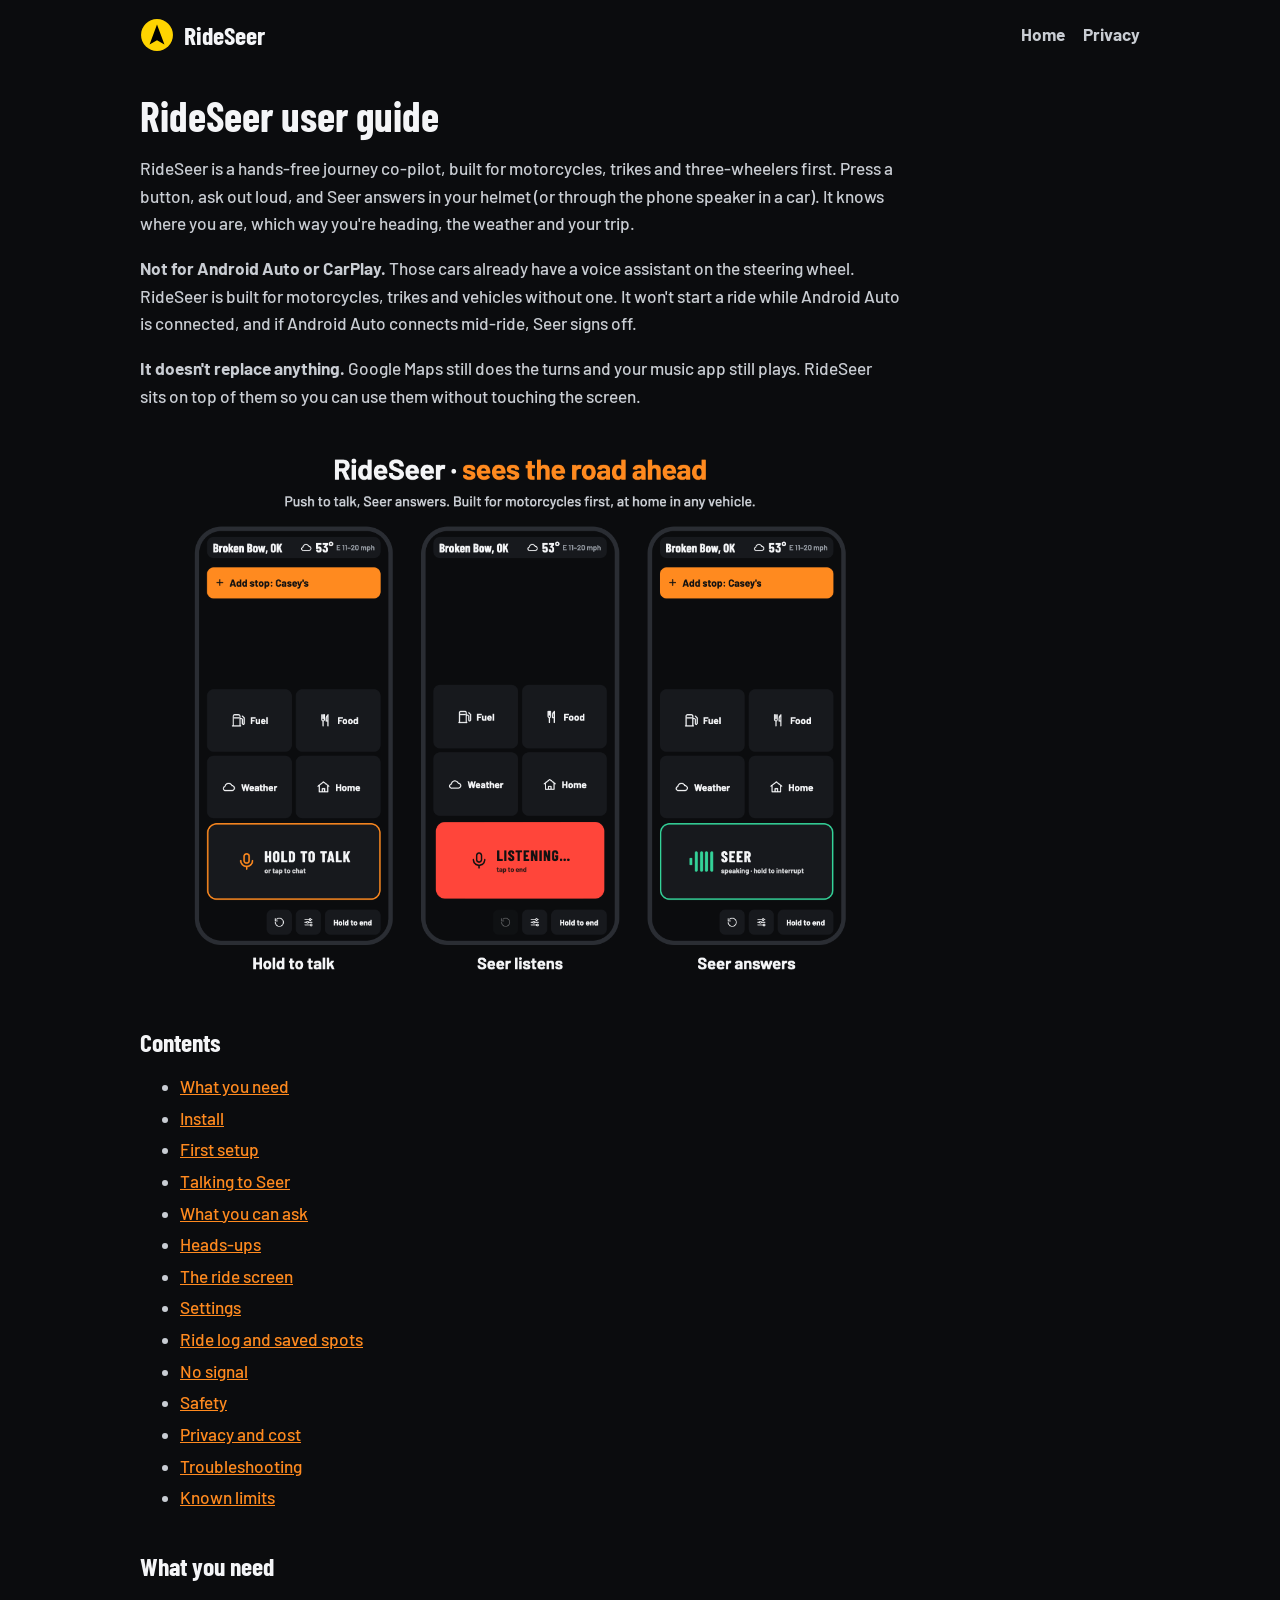
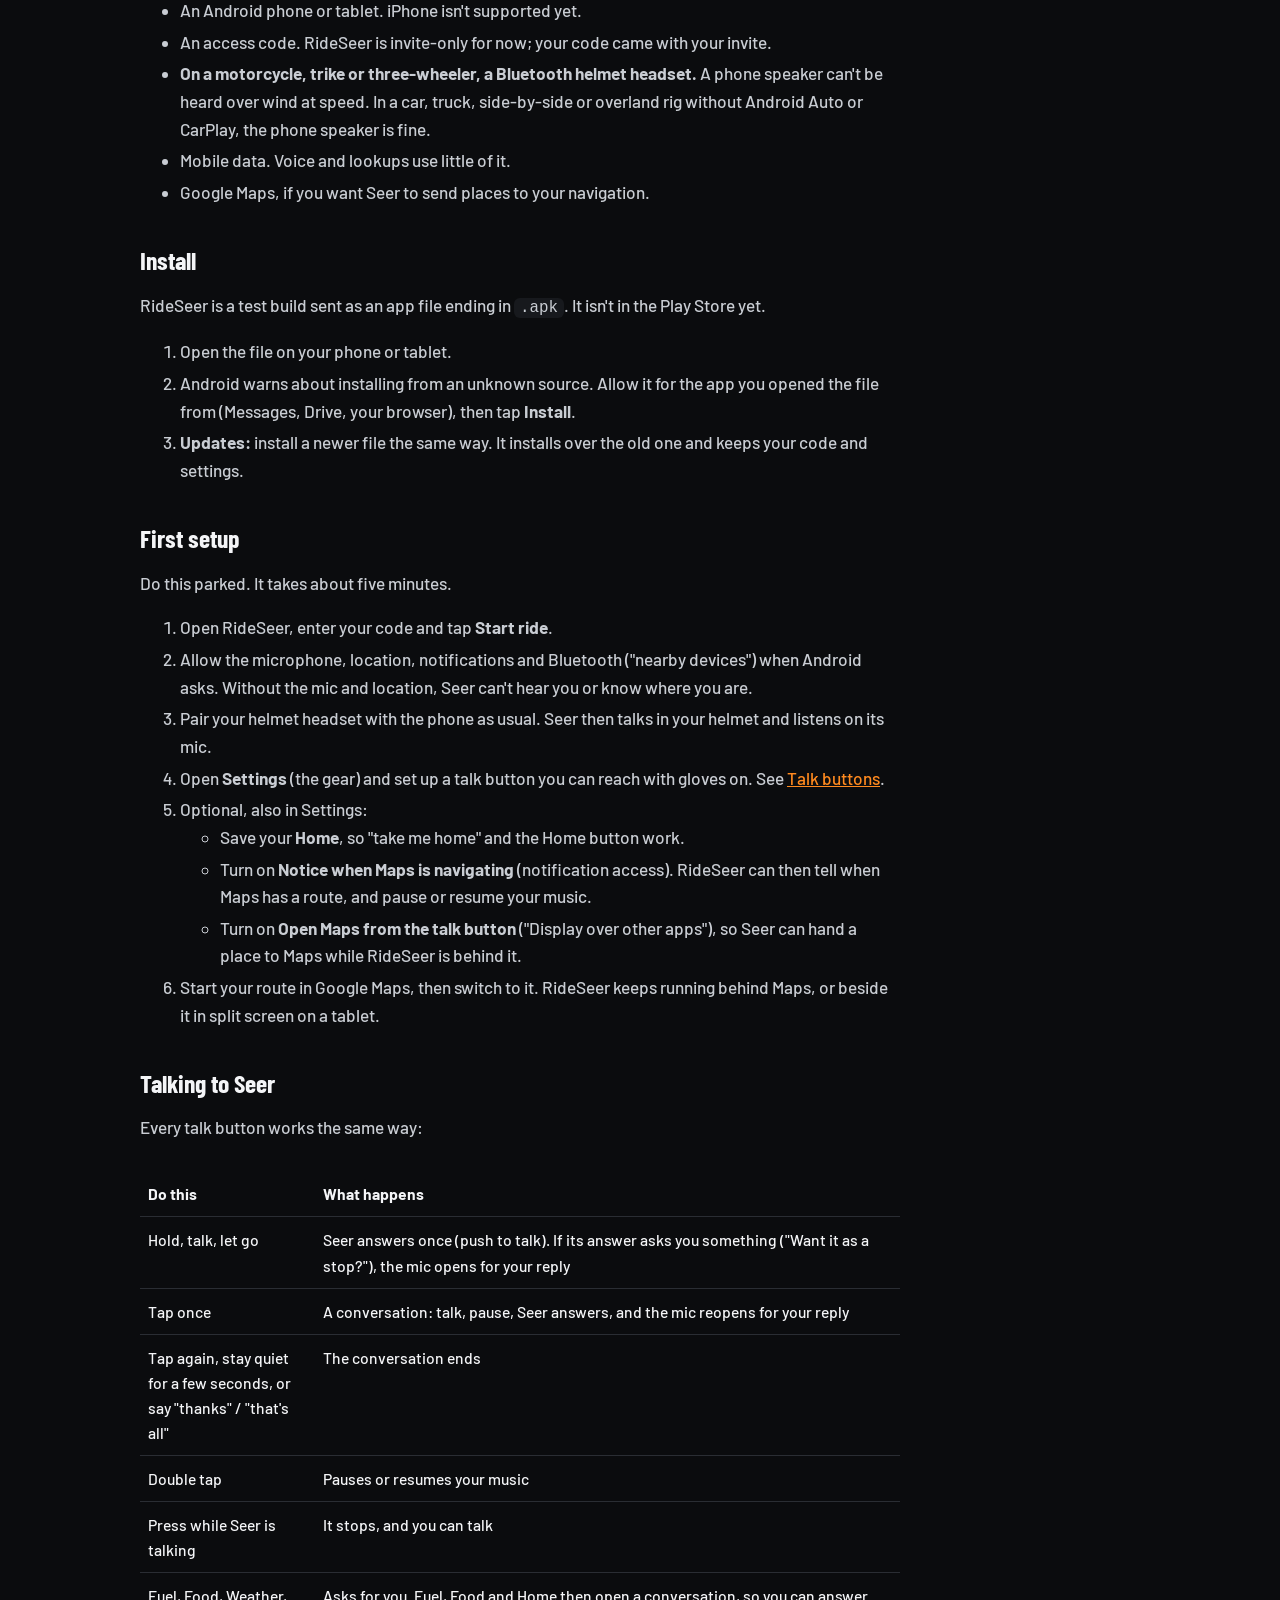
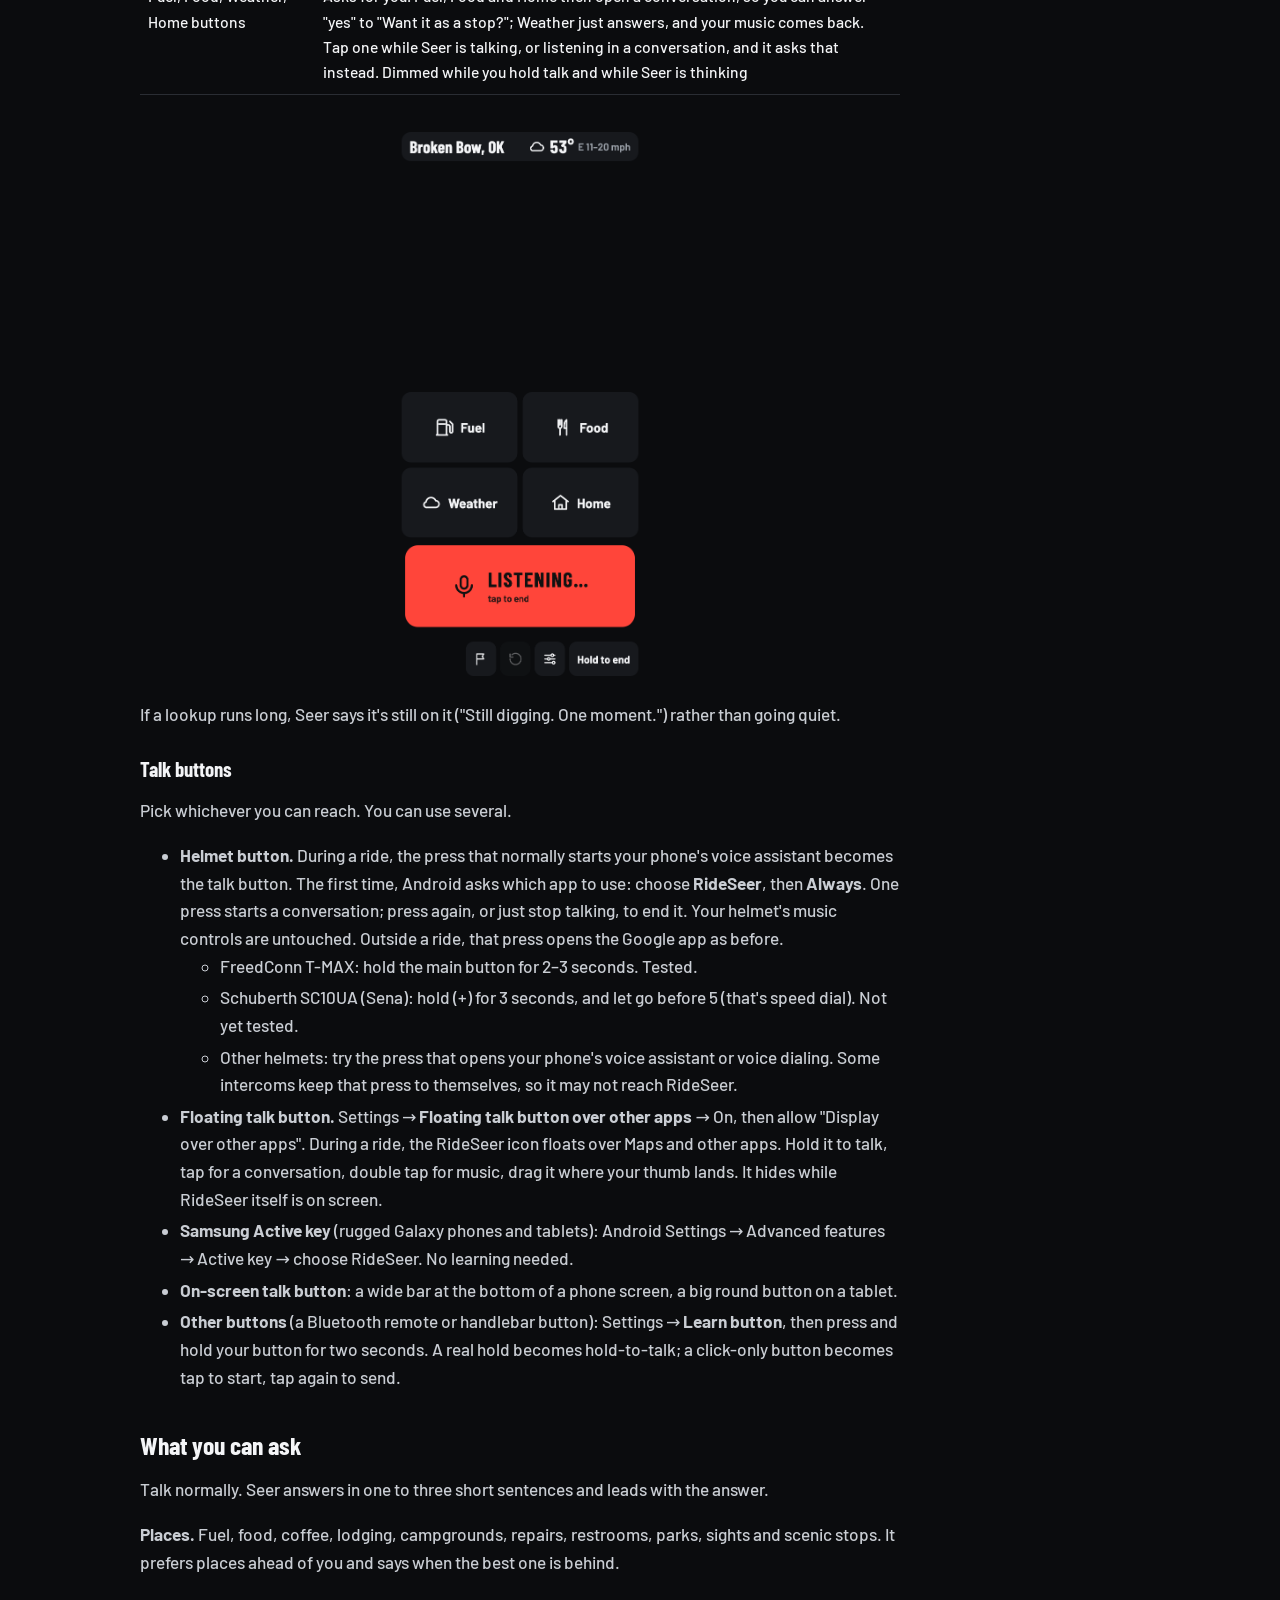
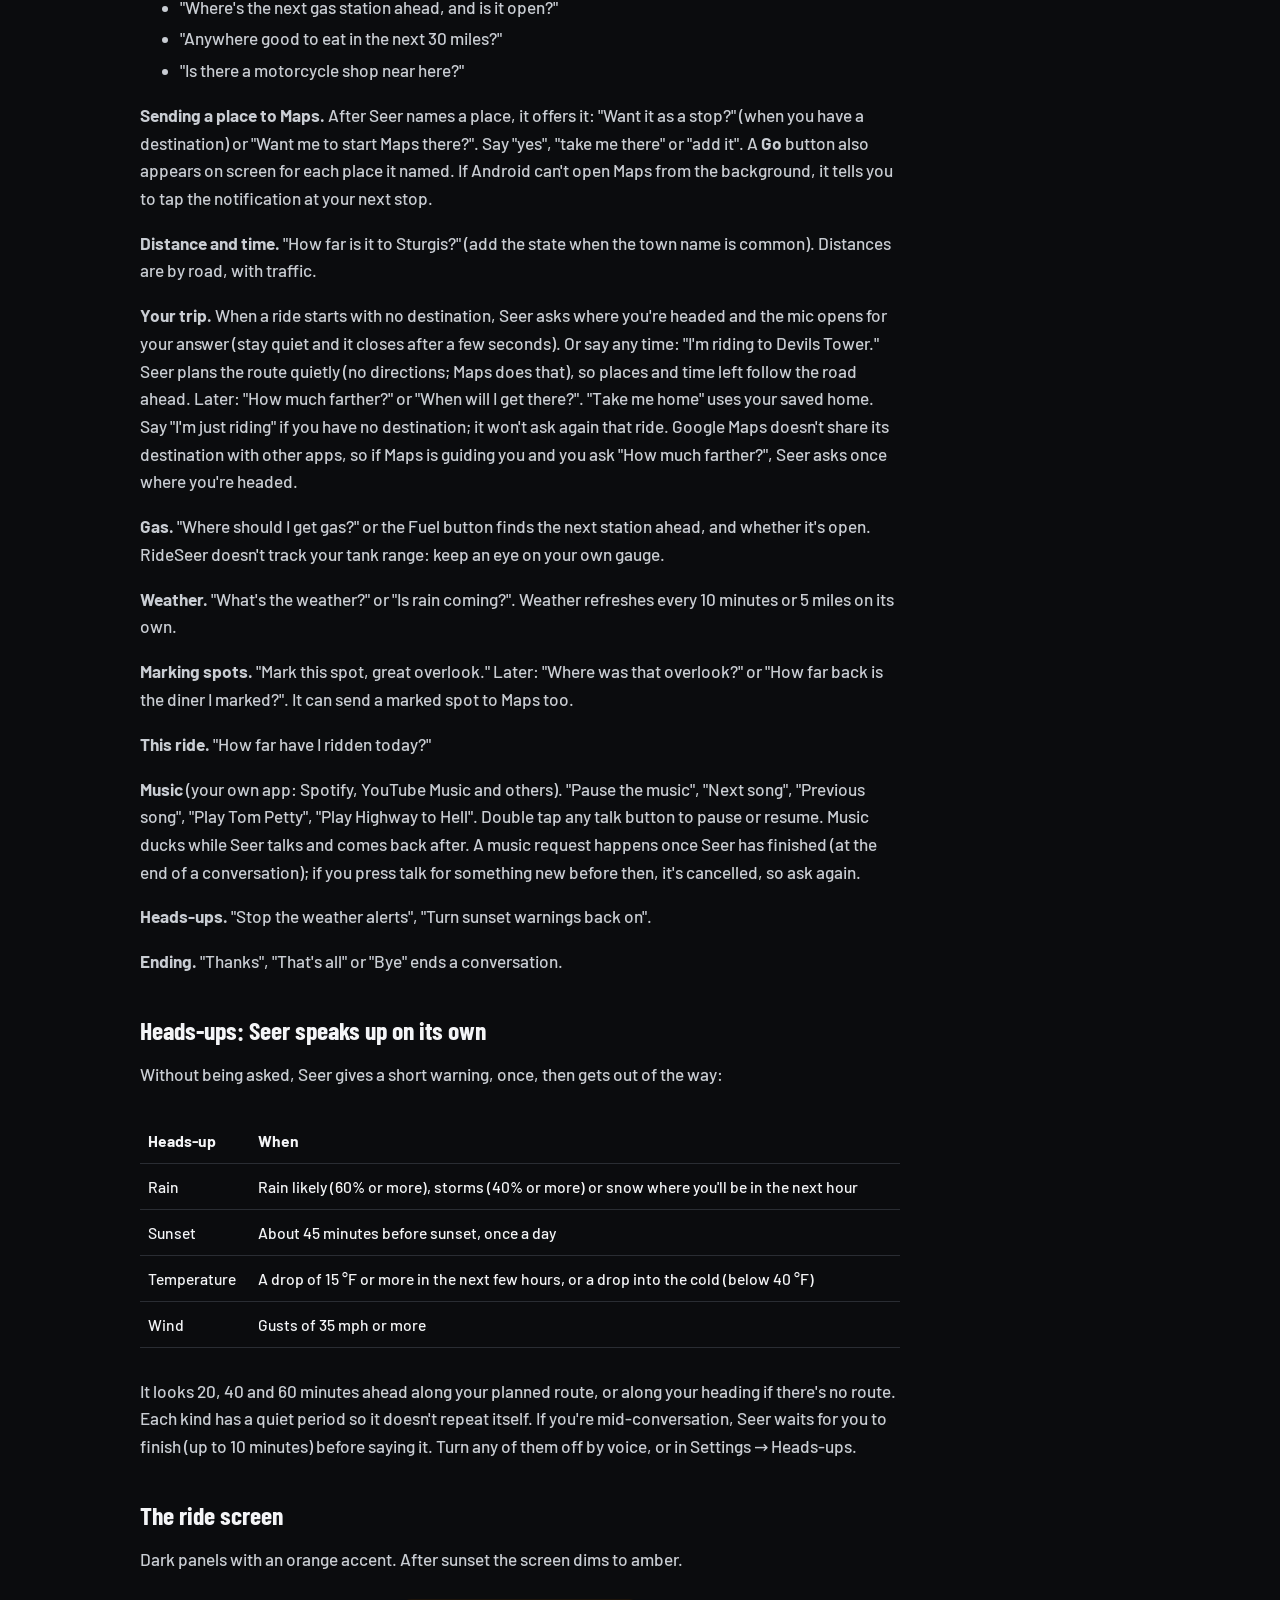
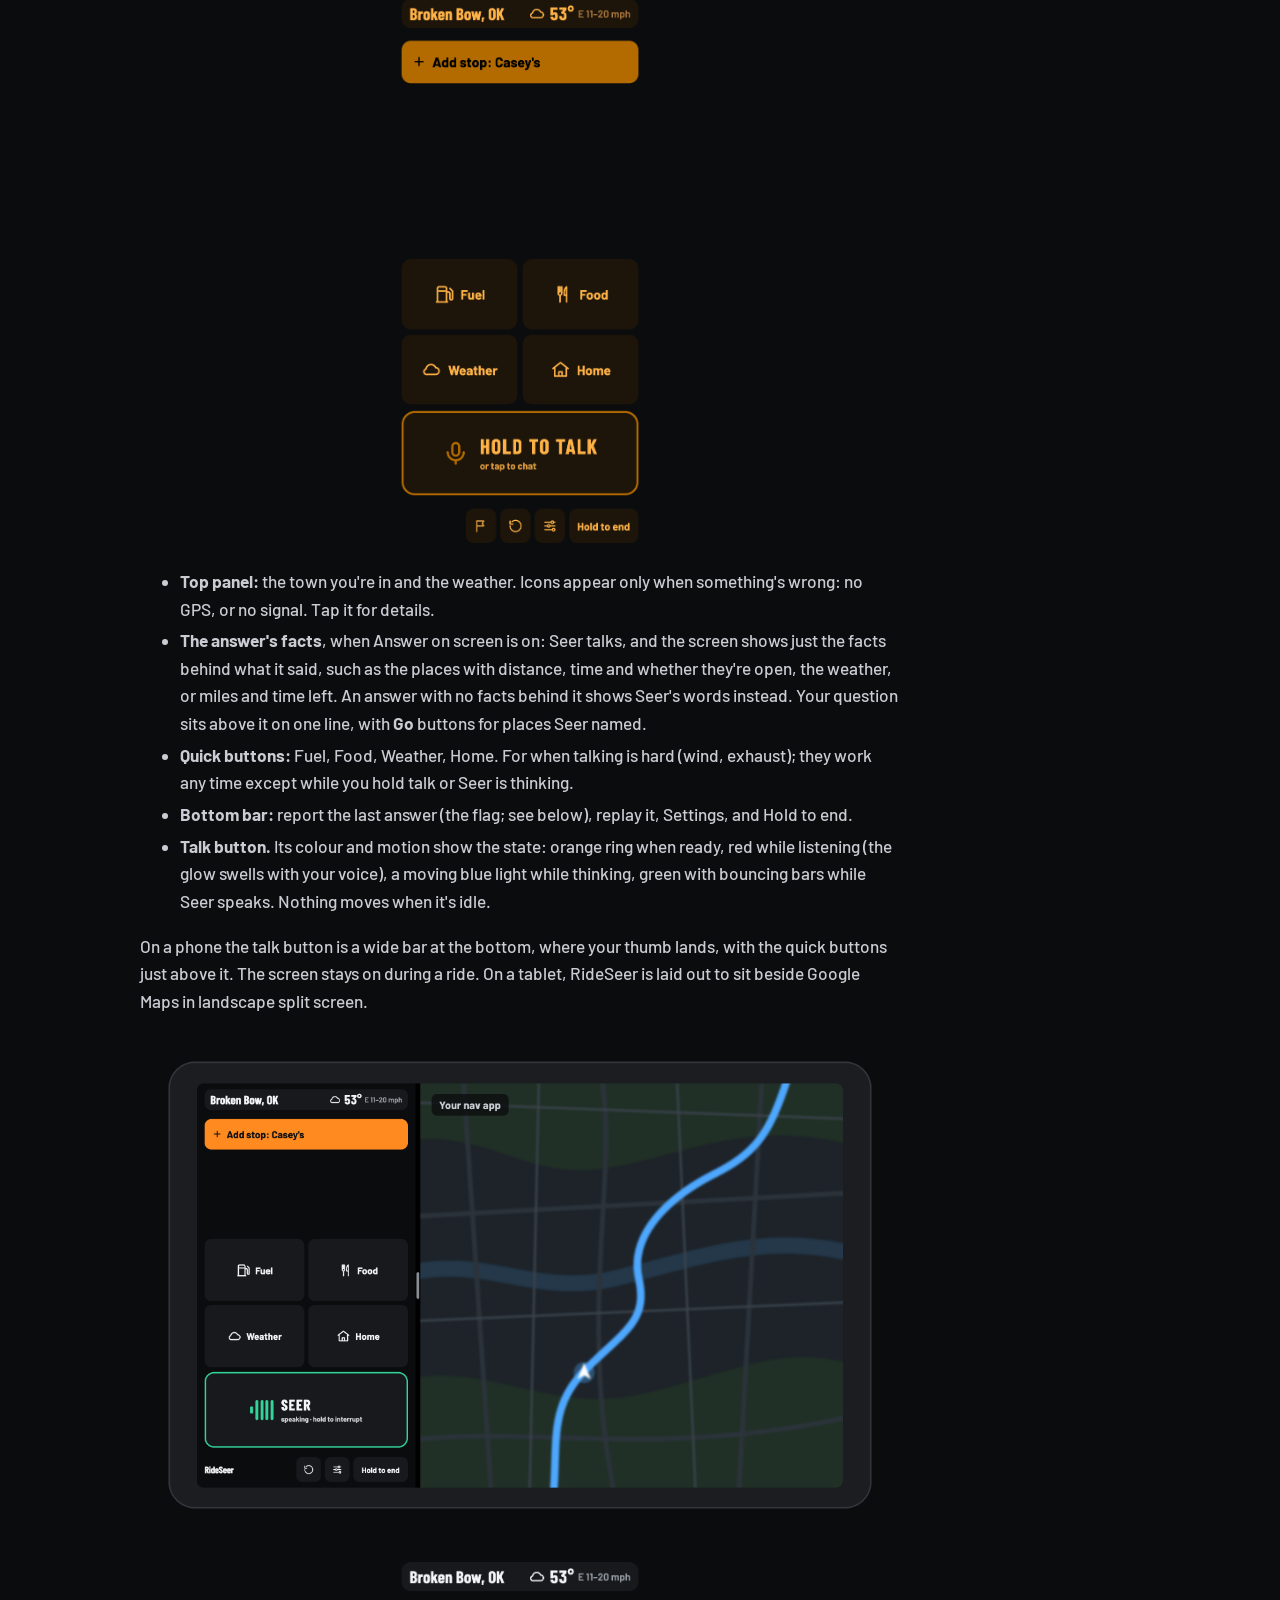
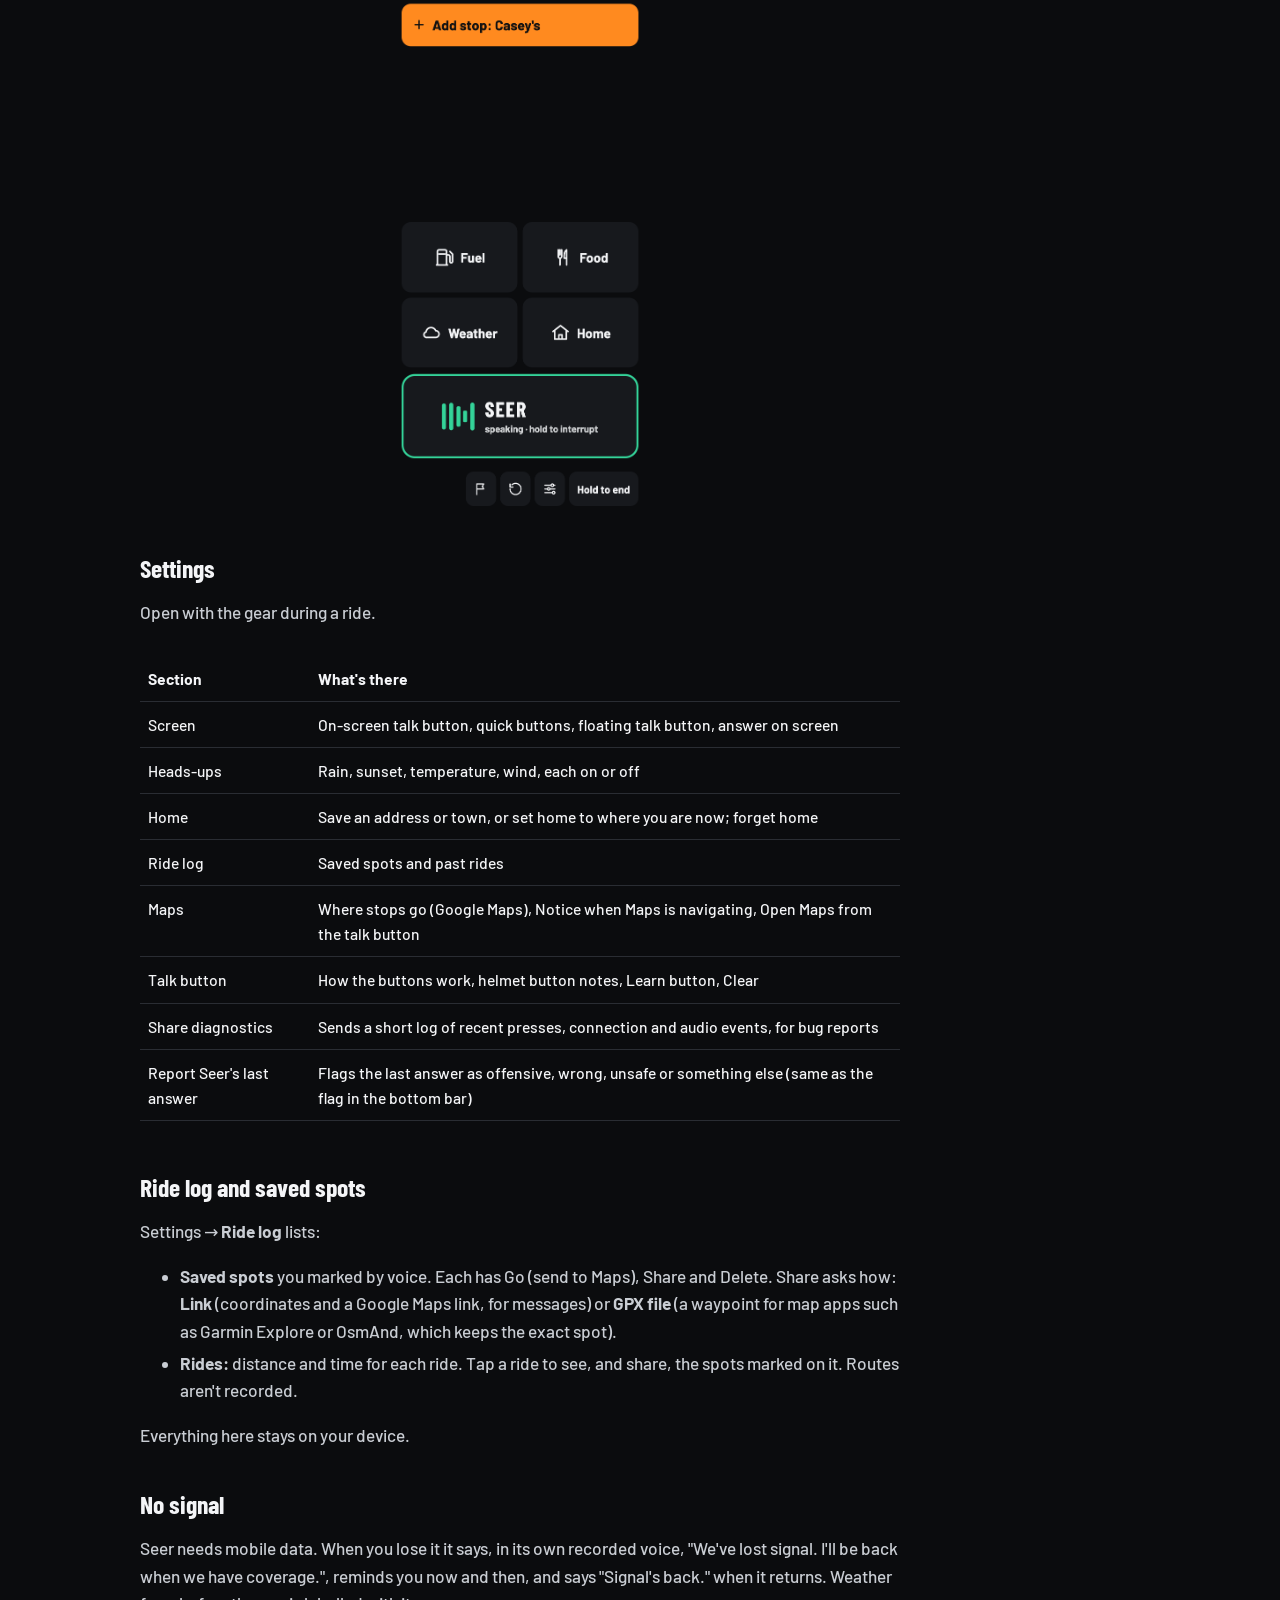
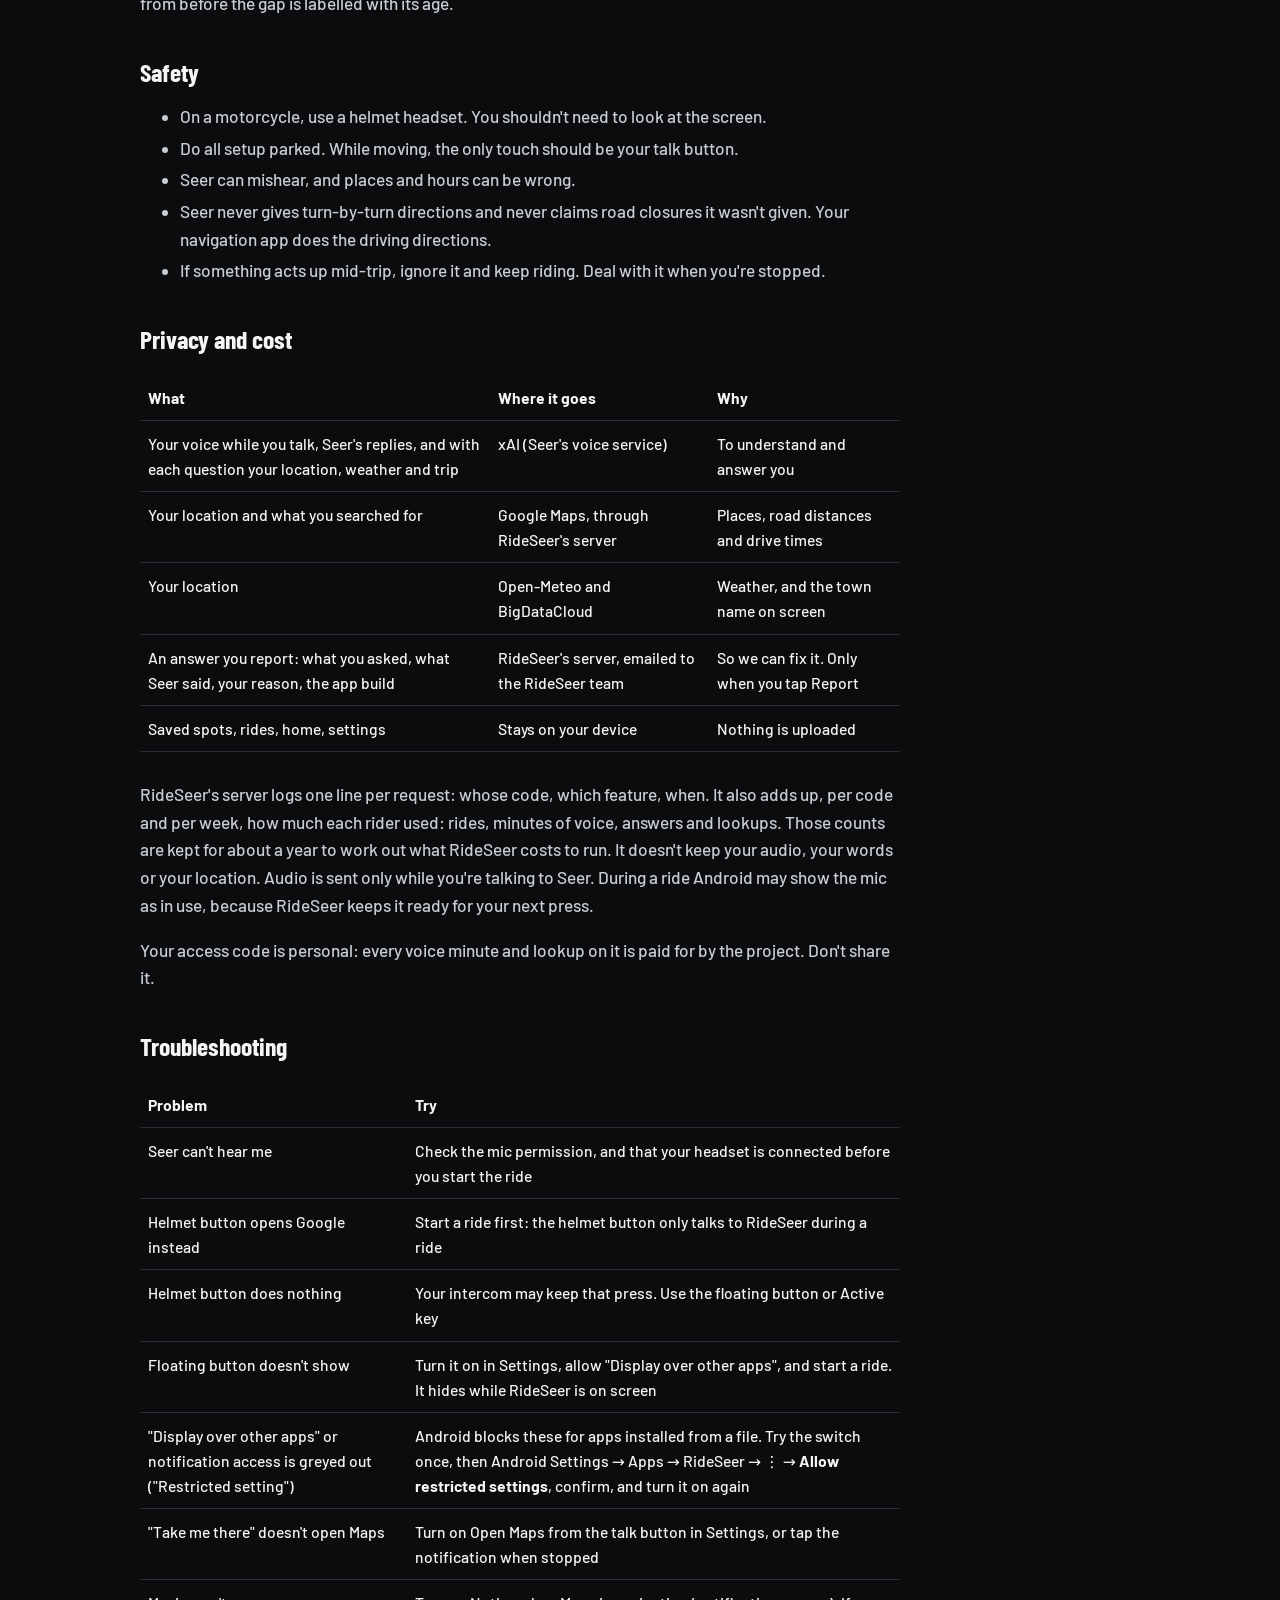
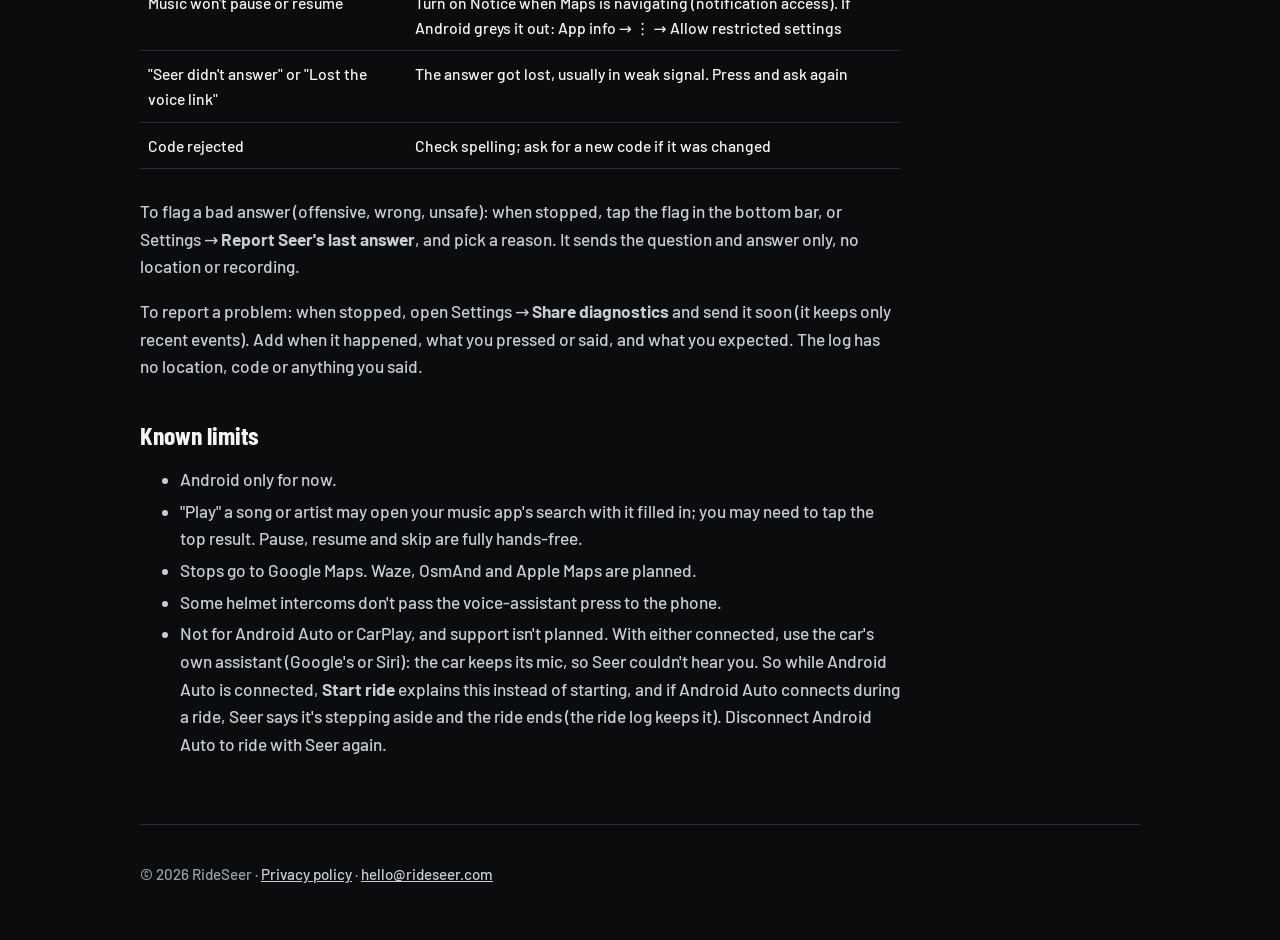
==== guide.html @ 003f5520 "Motorcycles and trikes first; guide republished Co-Authored-By: Claude Opus 5.5 <noreply@anthropic.c" ====
<!doctype html>
<html lang="en">
<head>
  <meta charset="utf-8">
  <meta name="viewport" content="width=device-width, initial-scale=1">
  <title>RideSeer user guide</title>
  <meta name="description" content="How to set up and ride with RideSeer: talk buttons, what to ask Seer, heads-ups, settings and troubleshooting.">
  <meta name="theme-color" content="#0b0c0e">
  <link rel="icon" href="favicon.svg" type="image/svg+xml">
  <link rel="stylesheet" href="style.css">
</head>
<body>
  <div class="wrap">
    <header class="top">
      <a class="logo" href="./"><img src="favicon.svg" alt="">RideSeer</a>
      <nav class="top"><a href="./">Home</a><a href="privacy.html">Privacy</a></nav>
    </header>

    <!-- Generated from docs/user-guide.md in the app repo by scripts/site-guide.mjs. Edit the guide there, not here. -->
    <main class="doc guide">
      <h1>RideSeer user guide</h1>
      <p>RideSeer is a hands-free journey co-pilot, built for motorcycles, trikes and three-wheelers first. Press a button, ask out loud, and Seer answers in your helmet (or through the phone speaker in a car). It knows where you are, which way you're heading, the weather and your trip.</p>
      <p><strong>Not for Android Auto or CarPlay.</strong> Those cars already have a voice assistant on the steering wheel. RideSeer is built for motorcycles, trikes and vehicles without one. It won't start a ride while Android Auto is connected, and if Android Auto connects mid-ride, Seer signs off.</p>
      <p><strong>It doesn't replace anything.</strong> Google Maps still does the turns and your music app still plays. RideSeer sits on top of them so you can use them without touching the screen.</p>
      <p class="guide__shot"><img class="guide__img" src="img/guide/rideseer-3up.png" alt="RideSeer ride screen: town, weather, quick buttons and the talk button" loading="lazy"></p>
      <h2 id="contents">Contents</h2>
      <ul><li><a href="#what-you-need">What you need</a></li><li><a href="#install">Install</a></li><li><a href="#first-setup">First setup</a></li><li><a href="#talking-to-seer">Talking to Seer</a></li><li><a href="#what-you-can-ask">What you can ask</a></li><li><a href="#heads-ups-seer-speaks-up-on-its-own">Heads-ups</a></li><li><a href="#the-ride-screen">The ride screen</a></li><li><a href="#settings">Settings</a></li><li><a href="#ride-log-and-saved-spots">Ride log and saved spots</a></li><li><a href="#no-signal">No signal</a></li><li><a href="#safety">Safety</a></li><li><a href="#privacy-and-cost">Privacy and cost</a></li><li><a href="#troubleshooting">Troubleshooting</a></li><li><a href="#known-limits">Known limits</a></li></ul>
      <h2 id="what-you-need">What you need</h2>
      <ul><li>An Android phone or tablet. iPhone isn't supported yet.</li><li>An access code. RideSeer is invite-only for now; your code came with your invite.</li><li><strong>On a motorcycle, trike or three-wheeler, a Bluetooth helmet headset.</strong> A phone speaker can't be heard over wind at speed. In a car, truck, side-by-side or overland rig without Android Auto or CarPlay, the phone speaker is fine.</li><li>Mobile data. Voice and lookups use little of it.</li><li>Google Maps, if you want Seer to send places to your navigation.</li></ul>
      <h2 id="install">Install</h2>
      <p>RideSeer is a test build sent as an app file ending in <code>.apk</code>. It isn't in the Play Store yet.</p>
      <ol><li>Open the file on your phone or tablet.</li><li>Android warns about installing from an unknown source. Allow it for the app you opened the file from (Messages, Drive, your browser), then tap <strong>Install</strong>.</li><li><strong>Updates:</strong> install a newer file the same way. It installs over the old one and keeps your code and settings.</li></ol>
      <h2 id="first-setup">First setup</h2>
      <p>Do this parked. It takes about five minutes.</p>
      <ol><li>Open RideSeer, enter your code and tap <strong>Start ride</strong>.</li><li>Allow the microphone, location, notifications and Bluetooth ("nearby devices") when Android asks. Without the mic and location, Seer can't hear you or know where you are.</li><li>Pair your helmet headset with the phone as usual. Seer then talks in your helmet and listens on its mic.</li><li>Open <strong>Settings</strong> (the gear) and set up a talk button you can reach with gloves on. See <a href="#talk-buttons">Talk buttons</a>.</li><li>Optional, also in Settings:<ul><li>Save your <strong>Home</strong>, so "take me home" and the Home button work.</li><li>Turn on <strong>Notice when Maps is navigating</strong> (notification access). RideSeer can then tell when Maps has a route, and pause or resume your music.</li><li>Turn on <strong>Open Maps from the talk button</strong> ("Display over other apps"), so Seer can hand a place to Maps while RideSeer is behind it.</li></ul></li><li>Start your route in Google Maps, then switch to it. RideSeer keeps running behind Maps, or beside it in split screen on a tablet.</li></ol>
      <h2 id="talking-to-seer">Talking to Seer</h2>
      <p>Every talk button works the same way:</p>
      <div class="tablewrap"><table><thead><tr><th>Do this</th><th>What happens</th></tr></thead><tbody><tr><td>Hold, talk, let go</td><td>Seer answers once (push to talk). If its answer asks you something ("Want it as a stop?"), the mic opens for your reply</td></tr><tr><td>Tap once</td><td>A conversation: talk, pause, Seer answers, and the mic reopens for your reply</td></tr><tr><td>Tap again, stay quiet for a few seconds, or say "thanks" / "that's all"</td><td>The conversation ends</td></tr><tr><td>Double tap</td><td>Pauses or resumes your music</td></tr><tr><td>Press while Seer is talking</td><td>It stops, and you can talk</td></tr><tr><td>Fuel, Food, Weather, Home buttons</td><td>Asks for you. Fuel, Food and Home then open a conversation, so you can answer "yes" to "Want it as a stop?"; Weather just answers, and your music comes back. Tap one while Seer is talking, or listening in a conversation, and it asks that instead. Dimmed while you hold talk and while Seer is thinking</td></tr></tbody></table></div>
      <p class="guide__shot"><img class="guide__img" src="img/guide/convo.png" alt="A conversation in progress" loading="lazy"></p>
      <p>If a lookup runs long, Seer says it's still on it ("Still digging. One moment.") rather than going quiet.</p>
      <h3 id="talk-buttons">Talk buttons</h3>
      <p>Pick whichever you can reach. You can use several.</p>
      <ul><li><strong>Helmet button.</strong> During a ride, the press that normally starts your phone's voice assistant becomes the talk button. The first time, Android asks which app to use: choose <strong>RideSeer</strong>, then <strong>Always</strong>. One press starts a conversation; press again, or just stop talking, to end it. Your helmet's music controls are untouched. Outside a ride, that press opens the Google app as before.<ul><li>FreedConn T-MAX: hold the main button for 2–3 seconds. Tested.</li><li>Schuberth SC10UA (Sena): hold (+) for 3 seconds, and let go before 5 (that's speed dial). Not yet tested.</li><li>Other helmets: try the press that opens your phone's voice assistant or voice dialing. Some intercoms keep that press to themselves, so it may not reach RideSeer.</li></ul></li><li><strong>Floating talk button.</strong> Settings → <strong>Floating talk button over other apps</strong> → On, then allow "Display over other apps". During a ride, the RideSeer icon floats over Maps and other apps. Hold it to talk, tap for a conversation, double tap for music, drag it where your thumb lands. It hides while RideSeer itself is on screen.</li><li><strong>Samsung Active key</strong> (rugged Galaxy phones and tablets): Android Settings → Advanced features → Active key → choose RideSeer. No learning needed.</li><li><strong>On-screen talk button</strong>: a wide bar at the bottom of a phone screen, a big round button on a tablet.</li><li><strong>Other buttons</strong> (a Bluetooth remote or handlebar button): Settings → <strong>Learn button</strong>, then press and hold your button for two seconds. A real hold becomes hold-to-talk; a click-only button becomes tap to start, tap again to send.</li></ul>
      <h2 id="what-you-can-ask">What you can ask</h2>
      <p>Talk normally. Seer answers in one to three short sentences and leads with the answer.</p>
      <p><strong>Places.</strong> Fuel, food, coffee, lodging, campgrounds, repairs, restrooms, parks, sights and scenic stops. It prefers places ahead of you and says when the best one is behind.</p>
      <ul><li>"Where's the next gas station ahead, and is it open?"</li><li>"Anywhere good to eat in the next 30 miles?"</li><li>"Is there a motorcycle shop near here?"</li></ul>
      <p><strong>Sending a place to Maps.</strong> After Seer names a place, it offers it: "Want it as a stop?" (when you have a destination) or "Want me to start Maps there?". Say "yes", "take me there" or "add it". A <strong>Go</strong> button also appears on screen for each place it named. If Android can't open Maps from the background, it tells you to tap the notification at your next stop.</p>
      <p><strong>Distance and time.</strong> "How far is it to Sturgis?" (add the state when the town name is common). Distances are by road, with traffic.</p>
      <p><strong>Your trip.</strong> When a ride starts with no destination, Seer asks where you're headed and the mic opens for your answer (stay quiet and it closes after a few seconds). Or say any time: "I'm riding to Devils Tower." Seer plans the route quietly (no directions; Maps does that), so places and time left follow the road ahead. Later: "How much farther?" or "When will I get there?". "Take me home" uses your saved home. Say "I'm just riding" if you have no destination; it won't ask again that ride. Google Maps doesn't share its destination with other apps, so if Maps is guiding you and you ask "How much farther?", Seer asks once where you're headed.</p>
      <p><strong>Gas.</strong> "Where should I get gas?" or the Fuel button finds the next station ahead, and whether it's open. RideSeer doesn't track your tank range: keep an eye on your own gauge.</p>
      <p><strong>Weather.</strong> "What's the weather?" or "Is rain coming?". Weather refreshes every 10 minutes or 5 miles on its own.</p>
      <p><strong>Marking spots.</strong> "Mark this spot, great overlook." Later: "Where was that overlook?" or "How far back is the diner I marked?". It can send a marked spot to Maps too.</p>
      <p><strong>This ride.</strong> "How far have I ridden today?"</p>
      <p><strong>Music</strong> (your own app: Spotify, YouTube Music and others). "Pause the music", "Next song", "Previous song", "Play Tom Petty", "Play Highway to Hell". Double tap any talk button to pause or resume. Music ducks while Seer talks and comes back after. A music request happens once Seer has finished (at the end of a conversation); if you press talk for something new before then, it's cancelled, so ask again.</p>
      <p><strong>Heads-ups.</strong> "Stop the weather alerts", "Turn sunset warnings back on".</p>
      <p><strong>Ending.</strong> "Thanks", "That's all" or "Bye" ends a conversation.</p>
      <h2 id="heads-ups-seer-speaks-up-on-its-own">Heads-ups: Seer speaks up on its own</h2>
      <p>Without being asked, Seer gives a short warning, once, then gets out of the way:</p>
      <div class="tablewrap"><table><thead><tr><th>Heads-up</th><th>When</th></tr></thead><tbody><tr><td>Rain</td><td>Rain likely (60% or more), storms (40% or more) or snow where you'll be in the next hour</td></tr><tr><td>Sunset</td><td>About 45 minutes before sunset, once a day</td></tr><tr><td>Temperature</td><td>A drop of 15 °F or more in the next few hours, or a drop into the cold (below 40 °F)</td></tr><tr><td>Wind</td><td>Gusts of 35 mph or more</td></tr></tbody></table></div>
      <p>It looks 20, 40 and 60 minutes ahead along your planned route, or along your heading if there's no route. Each kind has a quiet period so it doesn't repeat itself. If you're mid-conversation, Seer waits for you to finish (up to 10 minutes) before saying it. Turn any of them off by voice, or in Settings → Heads-ups.</p>
      <h2 id="the-ride-screen">The ride screen</h2>
      <p>Dark panels with an orange accent. After sunset the screen dims to amber.</p>
      <p class="guide__shot"><img class="guide__img" src="img/guide/night.png" alt="Ride screen at night" loading="lazy"></p>
      <ul><li><strong>Top panel:</strong> the town you're in and the weather. Icons appear only when something's wrong: no GPS, or no signal. Tap it for details.</li><li><strong>The answer's facts</strong>, when Answer on screen is on: Seer talks, and the screen shows just the facts behind what it said, such as the places with distance, time and whether they're open, the weather, or miles and time left. An answer with no facts behind it shows Seer's words instead. Your question sits above it on one line, with <strong>Go</strong> buttons for places Seer named.</li><li><strong>Quick buttons:</strong> Fuel, Food, Weather, Home. For when talking is hard (wind, exhaust); they work any time except while you hold talk or Seer is thinking.</li><li><strong>Bottom bar:</strong> report the last answer (the flag; see below), replay it, Settings, and Hold to end.</li><li><strong>Talk button.</strong> Its colour and motion show the state: orange ring when ready, red while listening (the glow swells with your voice), a moving blue light while thinking, green with bouncing bars while Seer speaks. Nothing moves when it's idle.</li></ul>
      <p>On a phone the talk button is a wide bar at the bottom, where your thumb lands, with the quick buttons just above it. The screen stays on during a ride. On a tablet, RideSeer is laid out to sit beside Google Maps in landscape split screen.</p>
      <p class="guide__shot"><img class="guide__img" src="img/guide/split.png" alt="RideSeer beside a nav app in tablet split screen" loading="lazy"></p>
      <p class="guide__shot"><img class="guide__img" src="img/guide/speaking.png" alt="Seer speaking" loading="lazy"></p>
      <h2 id="settings">Settings</h2>
      <p>Open with the gear during a ride.</p>
      <div class="tablewrap"><table><thead><tr><th>Section</th><th>What's there</th></tr></thead><tbody><tr><td>Screen</td><td>On-screen talk button, quick buttons, floating talk button, answer on screen</td></tr><tr><td>Heads-ups</td><td>Rain, sunset, temperature, wind, each on or off</td></tr><tr><td>Home</td><td>Save an address or town, or set home to where you are now; forget home</td></tr><tr><td>Ride log</td><td>Saved spots and past rides</td></tr><tr><td>Maps</td><td>Where stops go (Google Maps), Notice when Maps is navigating, Open Maps from the talk button</td></tr><tr><td>Talk button</td><td>How the buttons work, helmet button notes, Learn button, Clear</td></tr><tr><td>Share diagnostics</td><td>Sends a short log of recent presses, connection and audio events, for bug reports</td></tr><tr><td>Report Seer's last answer</td><td>Flags the last answer as offensive, wrong, unsafe or something else (same as the flag in the bottom bar)</td></tr></tbody></table></div>
      <h2 id="ride-log-and-saved-spots">Ride log and saved spots</h2>
      <p>Settings → <strong>Ride log</strong> lists:</p>
      <ul><li><strong>Saved spots</strong> you marked by voice. Each has Go (send to Maps), Share and Delete. Share asks how: <strong>Link</strong> (coordinates and a Google Maps link, for messages) or <strong>GPX file</strong> (a waypoint for map apps such as Garmin Explore or OsmAnd, which keeps the exact spot).</li><li><strong>Rides:</strong> distance and time for each ride. Tap a ride to see, and share, the spots marked on it. Routes aren't recorded.</li></ul>
      <p>Everything here stays on your device.</p>
      <h2 id="no-signal">No signal</h2>
      <p>Seer needs mobile data. When you lose it it says, in its own recorded voice, "We've lost signal. I'll be back when we have coverage.", reminds you now and then, and says "Signal's back." when it returns. Weather from before the gap is labelled with its age.</p>
      <h2 id="safety">Safety</h2>
      <ul><li>On a motorcycle, use a helmet headset. You shouldn't need to look at the screen.</li><li>Do all setup parked. While moving, the only touch should be your talk button.</li><li>Seer can mishear, and places and hours can be wrong.</li><li>Seer never gives turn-by-turn directions and never claims road closures it wasn't given. Your navigation app does the driving directions.</li><li>If something acts up mid-trip, ignore it and keep riding. Deal with it when you're stopped.</li></ul>
      <h2 id="privacy-and-cost">Privacy and cost</h2>
      <div class="tablewrap"><table><thead><tr><th>What</th><th>Where it goes</th><th>Why</th></tr></thead><tbody><tr><td>Your voice while you talk, Seer's replies, and with each question your location, weather and trip</td><td>xAI (Seer's voice service)</td><td>To understand and answer you</td></tr><tr><td>Your location and what you searched for</td><td>Google Maps, through RideSeer's server</td><td>Places, road distances and drive times</td></tr><tr><td>Your location</td><td>Open-Meteo and BigDataCloud</td><td>Weather, and the town name on screen</td></tr><tr><td>An answer you report: what you asked, what Seer said, your reason, the app build</td><td>RideSeer's server, emailed to the RideSeer team</td><td>So we can fix it. Only when you tap Report</td></tr><tr><td>Saved spots, rides, home, settings</td><td>Stays on your device</td><td>Nothing is uploaded</td></tr></tbody></table></div>
      <p>RideSeer's server logs one line per request: whose code, which feature, when. It also adds up, per code and per week, how much each rider used: rides, minutes of voice, answers and lookups. Those counts are kept for about a year to work out what RideSeer costs to run. It doesn't keep your audio, your words or your location. Audio is sent only while you're talking to Seer. During a ride Android may show the mic as in use, because RideSeer keeps it ready for your next press.</p>
      <p>Your access code is personal: every voice minute and lookup on it is paid for by the project. Don't share it.</p>
      <h2 id="troubleshooting">Troubleshooting</h2>
      <div class="tablewrap"><table><thead><tr><th>Problem</th><th>Try</th></tr></thead><tbody><tr><td>Seer can't hear me</td><td>Check the mic permission, and that your headset is connected before you start the ride</td></tr><tr><td>Helmet button opens Google instead</td><td>Start a ride first: the helmet button only talks to RideSeer during a ride</td></tr><tr><td>Helmet button does nothing</td><td>Your intercom may keep that press. Use the floating button or Active key</td></tr><tr><td>Floating button doesn't show</td><td>Turn it on in Settings, allow "Display over other apps", and start a ride. It hides while RideSeer is on screen</td></tr><tr><td>"Display over other apps" or notification access is greyed out ("Restricted setting")</td><td>Android blocks these for apps installed from a file. Try the switch once, then Android Settings → Apps → RideSeer → ⋮ → <strong>Allow restricted settings</strong>, confirm, and turn it on again</td></tr><tr><td>"Take me there" doesn't open Maps</td><td>Turn on Open Maps from the talk button in Settings, or tap the notification when stopped</td></tr><tr><td>Music won't pause or resume</td><td>Turn on Notice when Maps is navigating (notification access). If Android greys it out: App info → ⋮ → Allow restricted settings</td></tr><tr><td>"Seer didn't answer" or "Lost the voice link"</td><td>The answer got lost, usually in weak signal. Press and ask again</td></tr><tr><td>Code rejected</td><td>Check spelling; ask for a new code if it was changed</td></tr></tbody></table></div>
      <p>To flag a bad answer (offensive, wrong, unsafe): when stopped, tap the flag in the bottom bar, or Settings → <strong>Report Seer's last answer</strong>, and pick a reason. It sends the question and answer only, no location or recording.</p>
      <p>To report a problem: when stopped, open Settings → <strong>Share diagnostics</strong> and send it soon (it keeps only recent events). Add when it happened, what you pressed or said, and what you expected. The log has no location, code or anything you said.</p>
      <h2 id="known-limits">Known limits</h2>
      <ul><li>Android only for now.</li><li>"Play" a song or artist may open your music app's search with it filled in; you may need to tap the top result. Pause, resume and skip are fully hands-free.</li><li>Stops go to Google Maps. Waze, OsmAnd and Apple Maps are planned.</li><li>Some helmet intercoms don't pass the voice-assistant press to the phone.</li><li>Not for Android Auto or CarPlay, and support isn't planned. With either connected, use the car's own assistant (Google's or Siri): the car keeps its mic, so Seer couldn't hear you. So while Android Auto is connected, <strong>Start ride</strong> explains this instead of starting, and if Android Auto connects during a ride, Seer says it's stepping aside and the ride ends (the ride log keeps it). Disconnect Android Auto to ride with Seer again.</li></ul>
    </main>

    <footer>
      <p>© 2026 RideSeer · <a href="privacy.html">Privacy policy</a> · <a href="mailto:hello@rideseer.com">hello@rideseer.com</a></p>
    </footer>
  </div>
</body>
</html>
---- style.css ----
/* RideSeer site: the app's Dash look. Fonts are served from here (no third-party requests). */
@font-face {
  font-family: "Barlow";
  src: url("fonts/barlow-latin-500-normal.woff2") format("woff2");
  font-weight: 500;
  font-display: swap;
}
@font-face {
  font-family: "Barlow";
  src: url("fonts/barlow-latin-700-normal.woff2") format("woff2");
  font-weight: 700;
  font-display: swap;
}
@font-face {
  font-family: "Barlow Condensed";
  src: url("fonts/barlow-condensed-latin-700-normal.woff2") format("woff2");
  font-weight: 700;
  font-display: swap;
}

:root {
  --bg: #0b0c0e;
  --fg: #f4f5f7;
  --muted: #9aa0a8;
  --soft: #c9cdd3;
  --panel: #17191d;
  --line: #2a2d33;
  --accent: #ff8a1f;
  --on-accent: #111;
  color-scheme: dark;
}

* {
  box-sizing: border-box;
}

body {
  margin: 0;
  background: var(--bg);
  color: var(--fg);
  font: 500 1.08rem/1.6 "Barlow", system-ui, -apple-system, "Segoe UI", Roboto, sans-serif;
}

a {
  color: var(--accent);
}

.wrap {
  max-width: 1040px;
  margin: 0 auto;
  padding: 0 20px;
}

header.top {
  display: flex;
  align-items: center;
  justify-content: space-between;
  gap: 16px;
  padding: 18px 0;
}

.logo {
  display: flex;
  align-items: center;
  gap: 10px;
  color: var(--fg);
  text-decoration: none;
  font: 700 1.6rem/1 "Barlow Condensed", "Barlow", sans-serif;
}

.logo img {
  width: 34px;
  height: 34px;
}

nav.top a {
  color: var(--soft);
  text-decoration: none;
  margin-left: 18px;
  font-weight: 700;
}

h1,
h2,
h3 {
  font-family: "Barlow Condensed", "Barlow", sans-serif;
  font-weight: 700;
  line-height: 1.05;
  margin: 0 0 0.4em;
}

.hero {
  padding: 48px 0 24px;
  text-align: center;
}

.hero h1 {
  font-size: clamp(2.6rem, 8vw, 4.6rem);
}

.hero h1 span {
  color: var(--accent);
}

.lede {
  color: var(--soft);
  font-size: 1.25rem;
  max-width: 640px;
  margin: 0 auto 24px;
}

.cta {
  display: inline-block;
  padding: 14px 26px;
  border-radius: 14px;
  background: var(--accent);
  color: var(--on-accent);
  font-weight: 700;
  text-decoration: none;
}

.note {
  color: var(--muted);
  font-size: 0.95rem;
  margin-top: 10px;
}

.shot {
  display: block;
  width: 100%;
  max-width: 900px;
  margin: 32px auto 0;
  border-radius: 18px;
}

section {
  padding: 40px 0;
}

section h2 {
  font-size: clamp(1.8rem, 5vw, 2.4rem);
}

.grid {
  display: grid;
  grid-template-columns: repeat(auto-fit, minmax(240px, 1fr));
  gap: 14px;
}

.card {
  background: var(--panel);
  border-radius: 14px;
  padding: 18px 20px;
}

.card h3 {
  font-size: 1.35rem;
  color: var(--fg);
}

.card p {
  margin: 0;
  color: var(--soft);
}

.say {
  color: var(--accent);
  font-weight: 700;
}

ul.plain {
  padding-left: 1.2em;
  color: var(--soft);
}

/* Privacy policy and other text pages */
.doc {
  max-width: 760px;
  padding: 24px 0 48px;
}

.doc h1 {
  font-size: 2.6rem;
}

.doc h2 {
  font-size: 1.6rem;
  margin-top: 1.6em;
}

.doc p,
.doc li {
  color: var(--soft);
}

.doc table {
  width: 100%;
  border-collapse: collapse;
  margin: 12px 0;
  font-size: 0.98rem;
}

.doc th,
.doc td {
  text-align: left;
  vertical-align: top;
  padding: 10px 8px;
  border-bottom: 1px solid var(--line);
}

.doc th {
  color: var(--fg);
}

/* User guide (guide.html, generated from the app repo) */
.guide h3 {
  font-size: 1.3rem;
  margin-top: 1.4em;
}

.guide code {
  background: var(--panel);
  padding: 1px 6px;
  border-radius: 6px;
  font-size: 0.92em;
}

.guide__img {
  display: block;
  max-width: 100%;
  max-height: 560px;
  margin: 8px auto;
  border-radius: 14px;
}

.guide li + li {
  margin-top: 4px;
}

.tablewrap {
  overflow-x: auto;
}

footer {
  border-top: 1px solid var(--line);
  padding: 22px 0 40px;
  color: var(--muted);
  font-size: 0.95rem;
}

footer a {
  color: var(--soft);
}
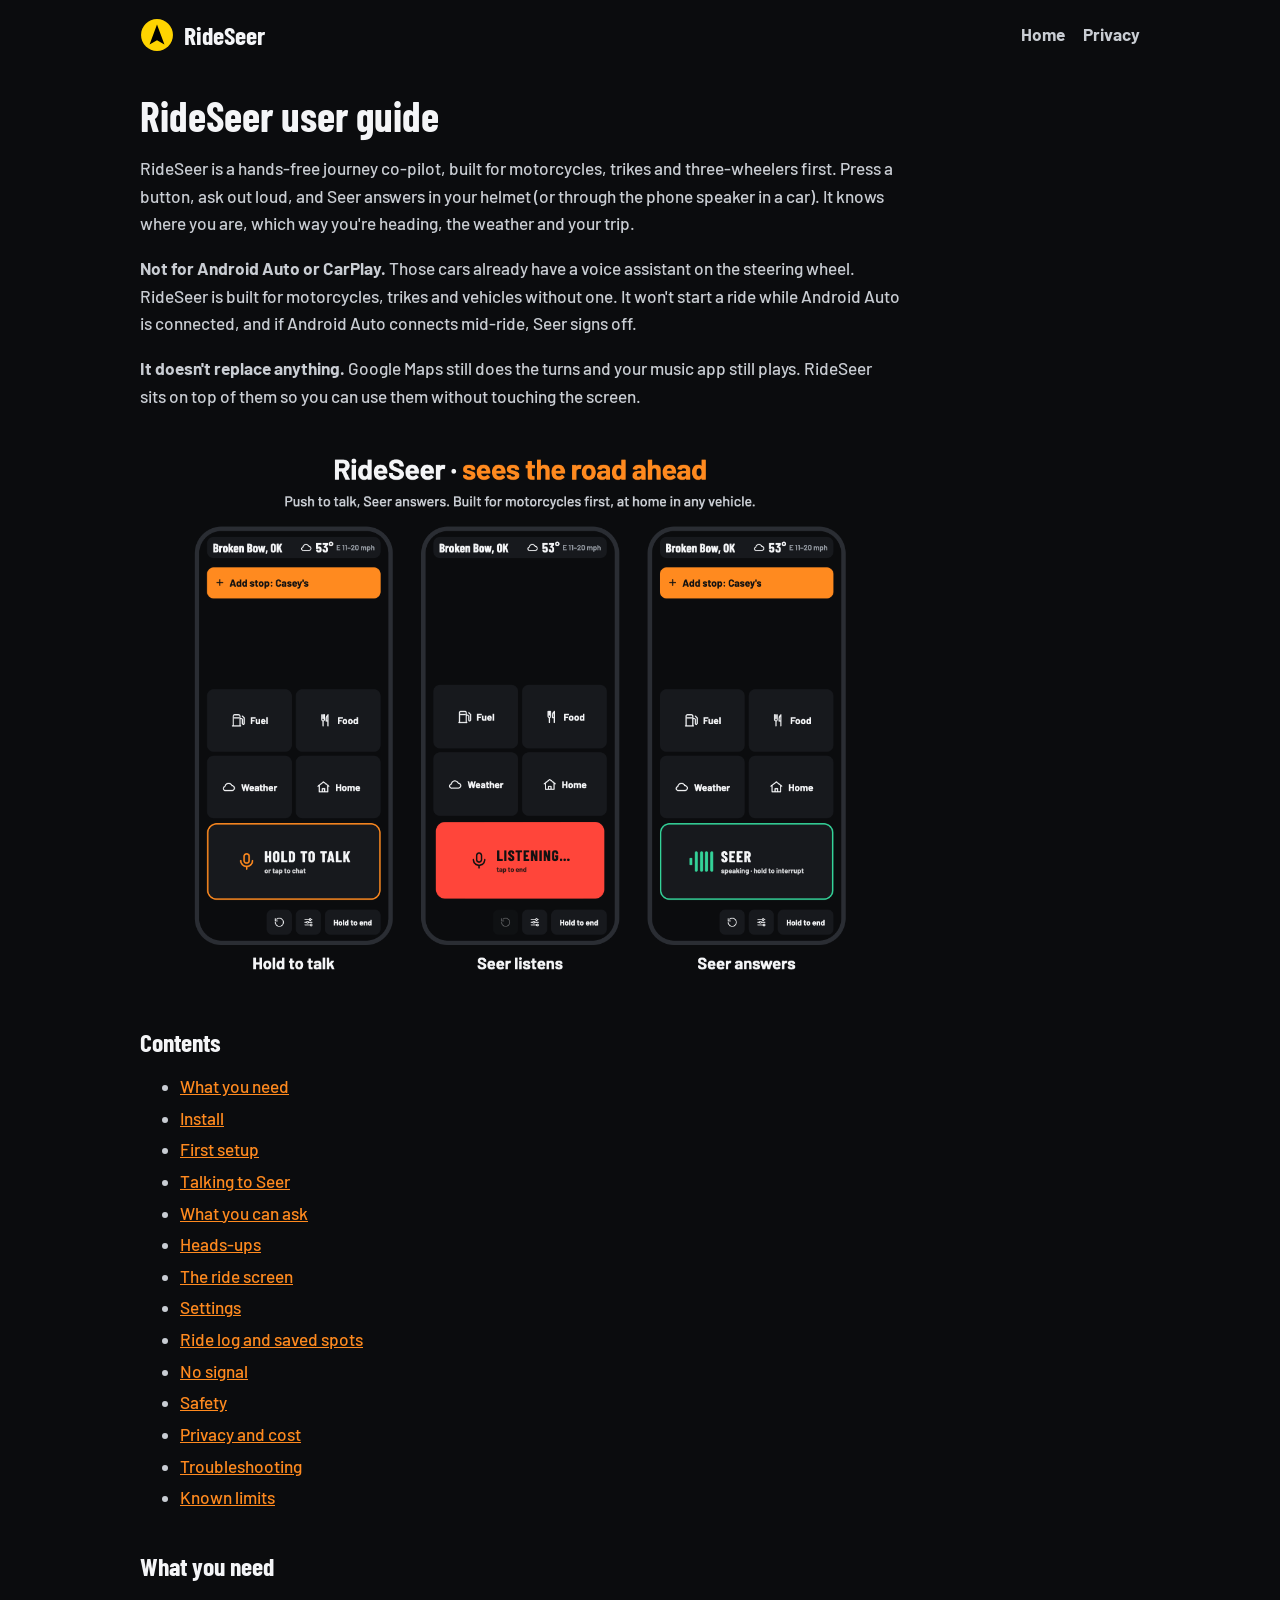
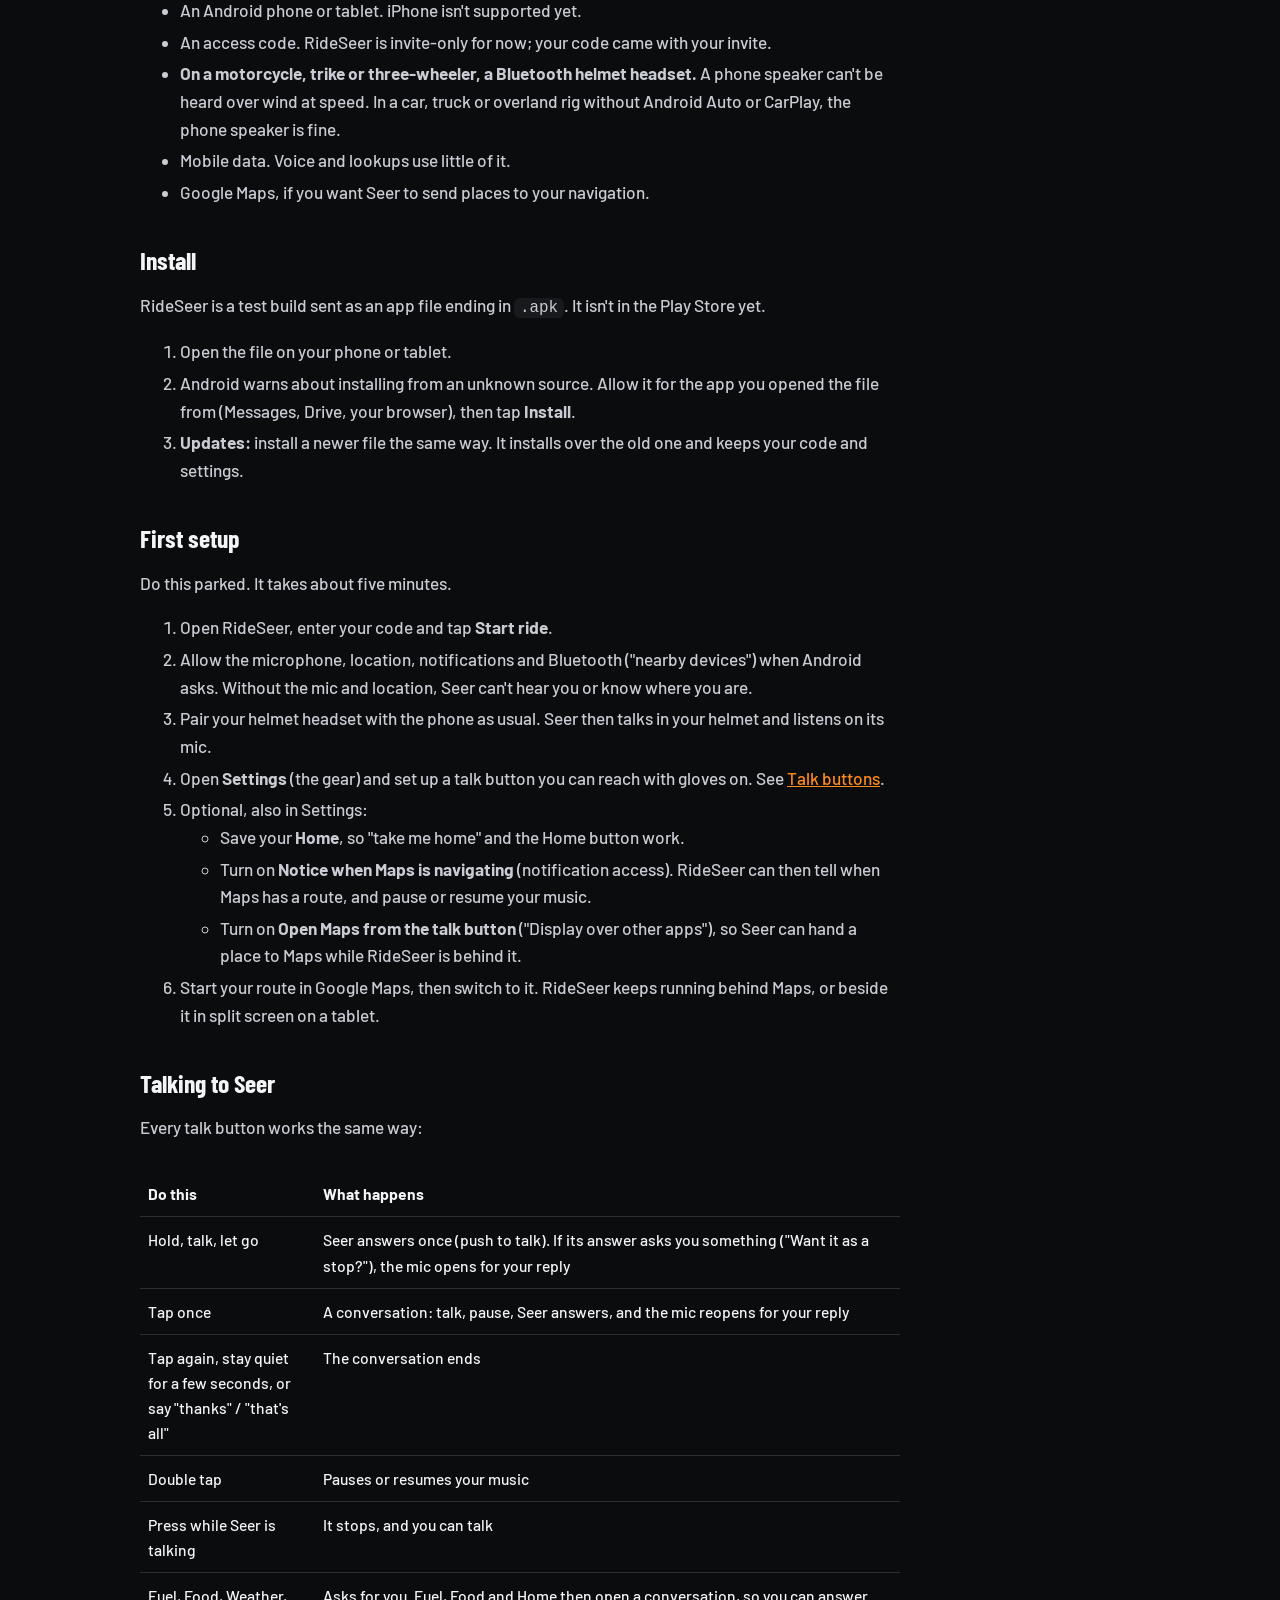
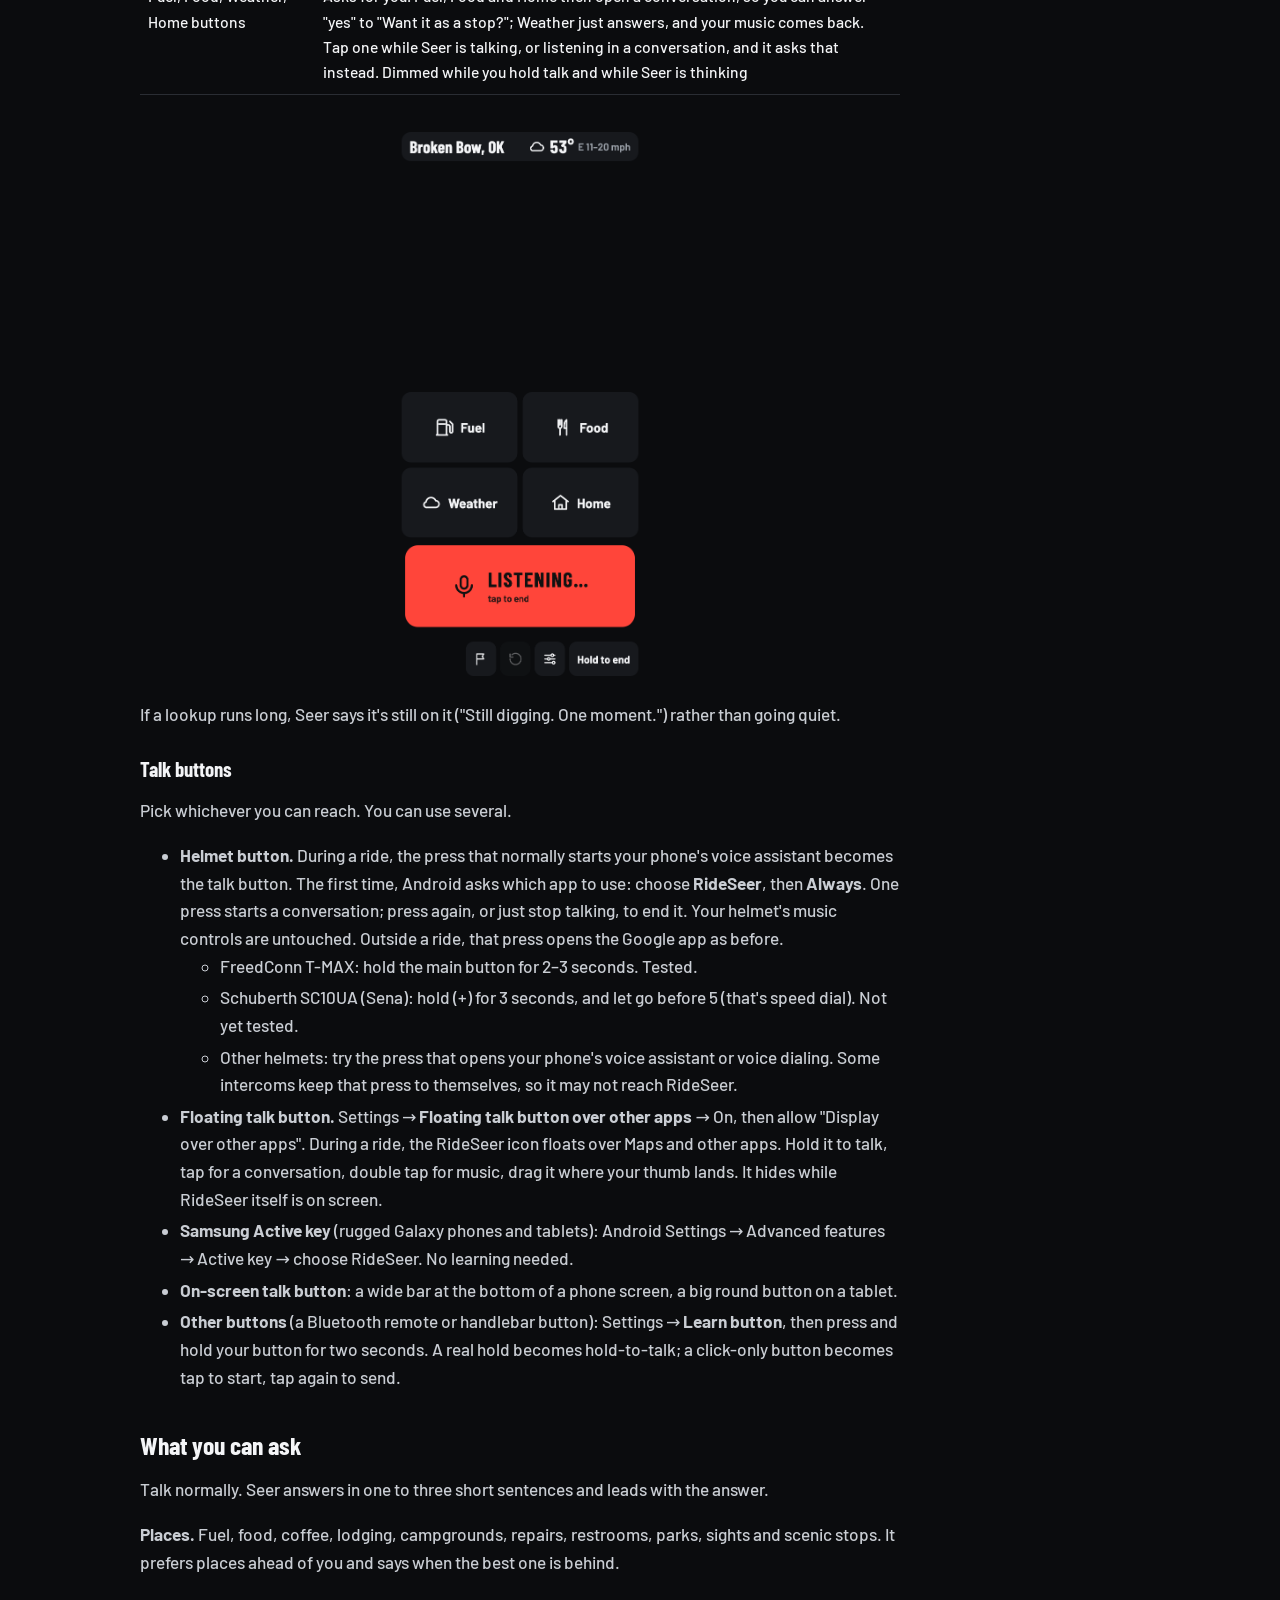
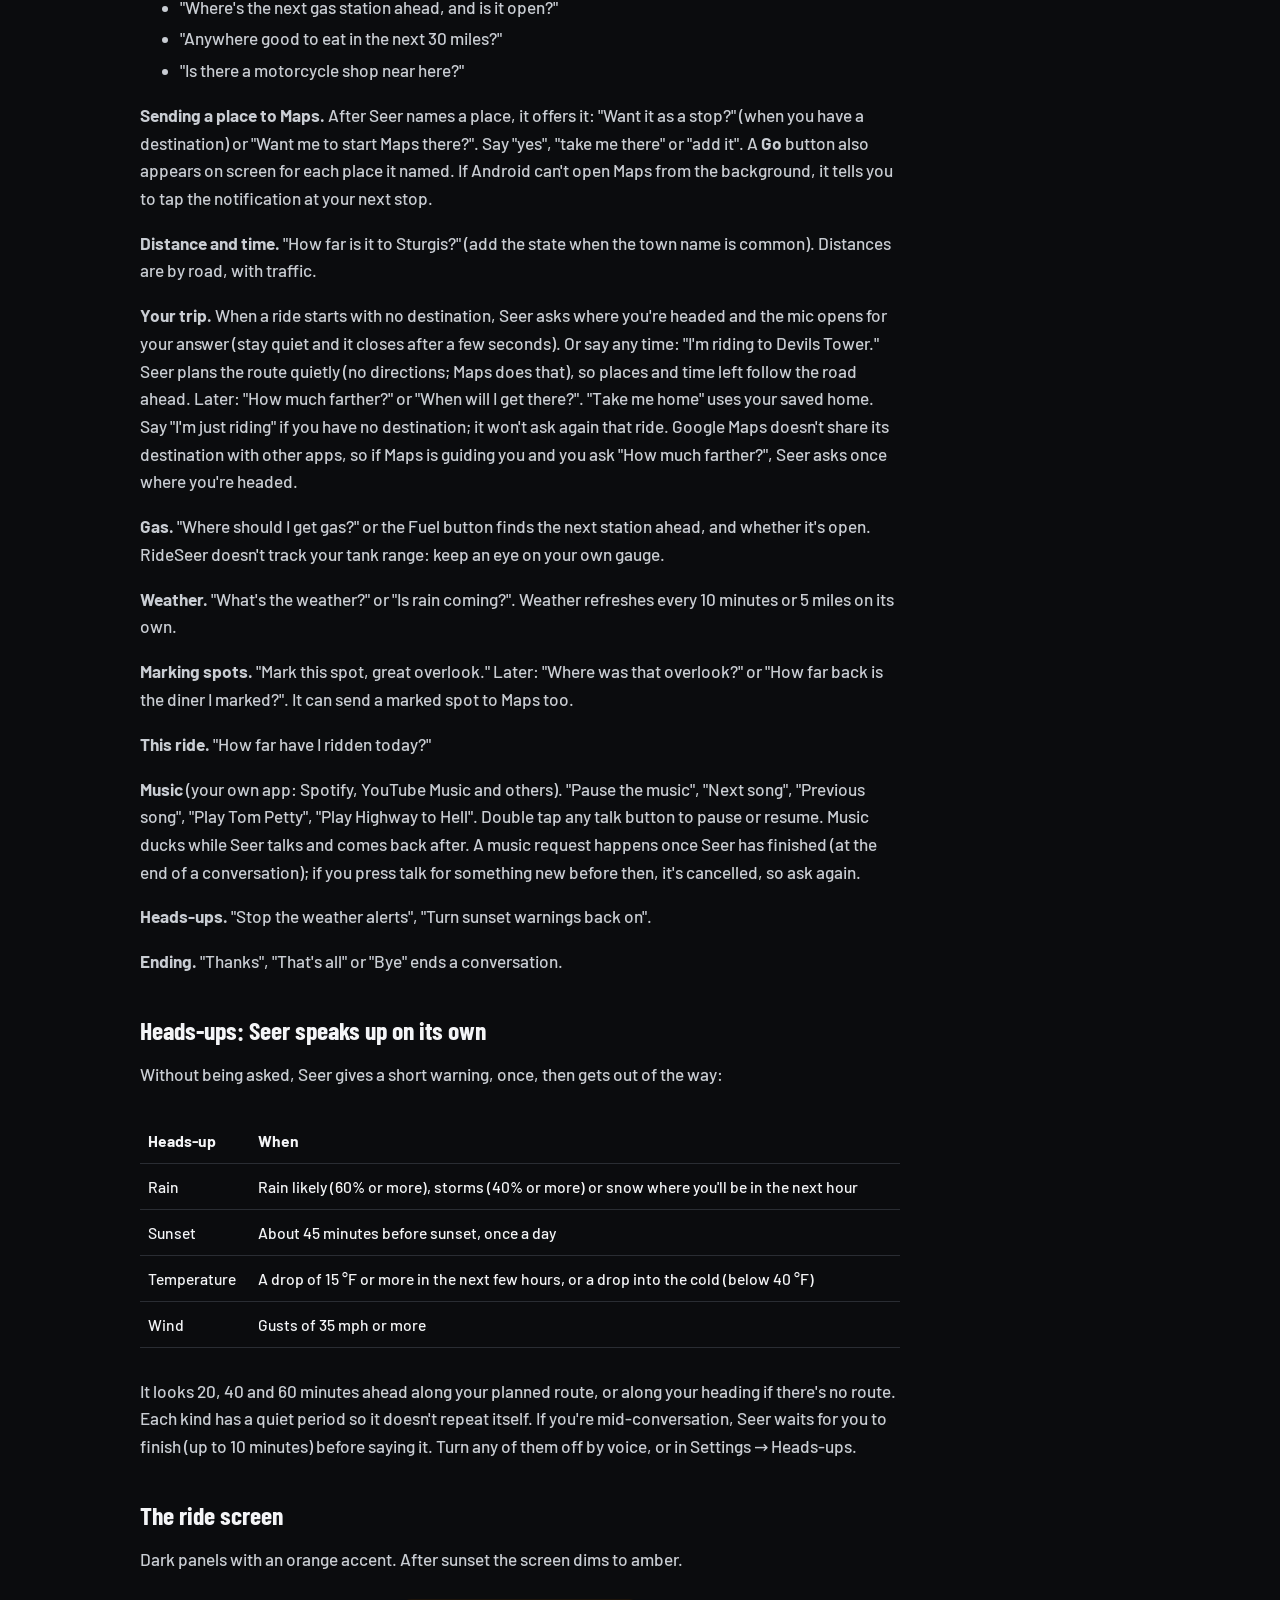
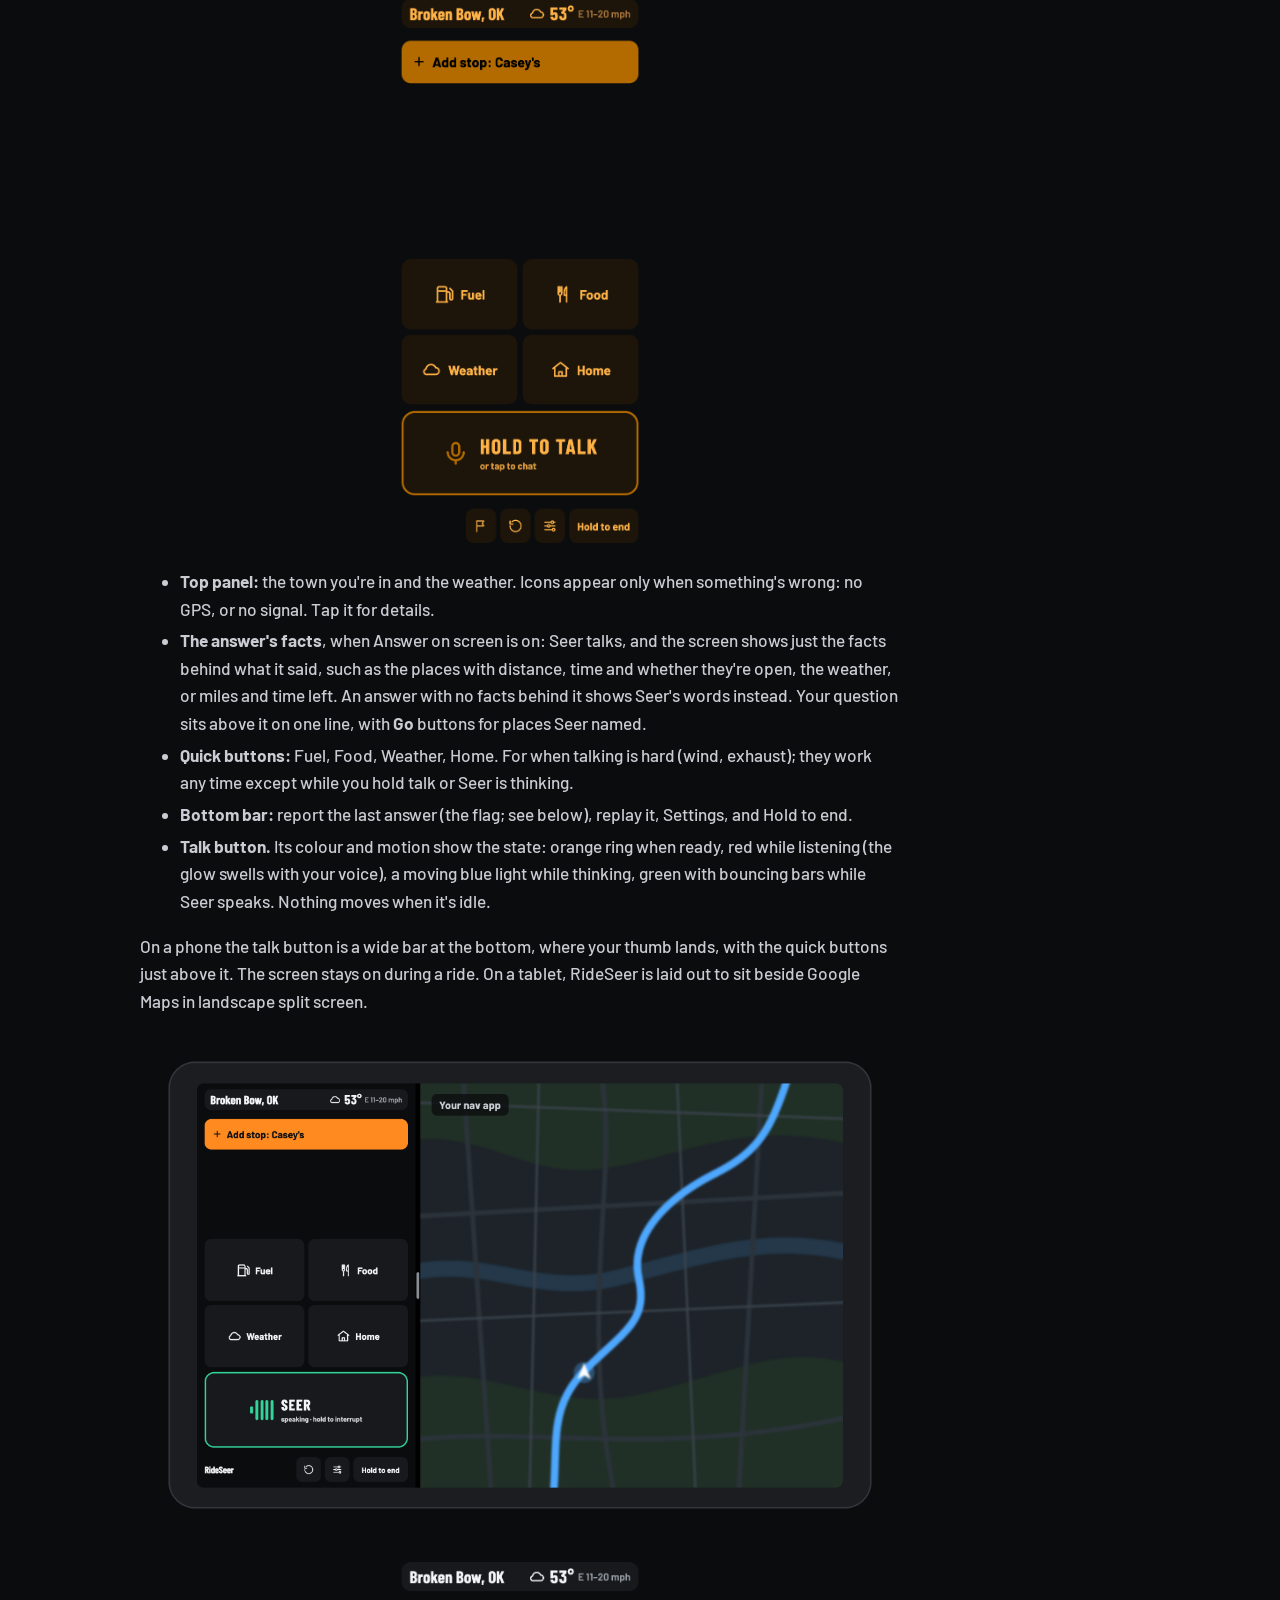
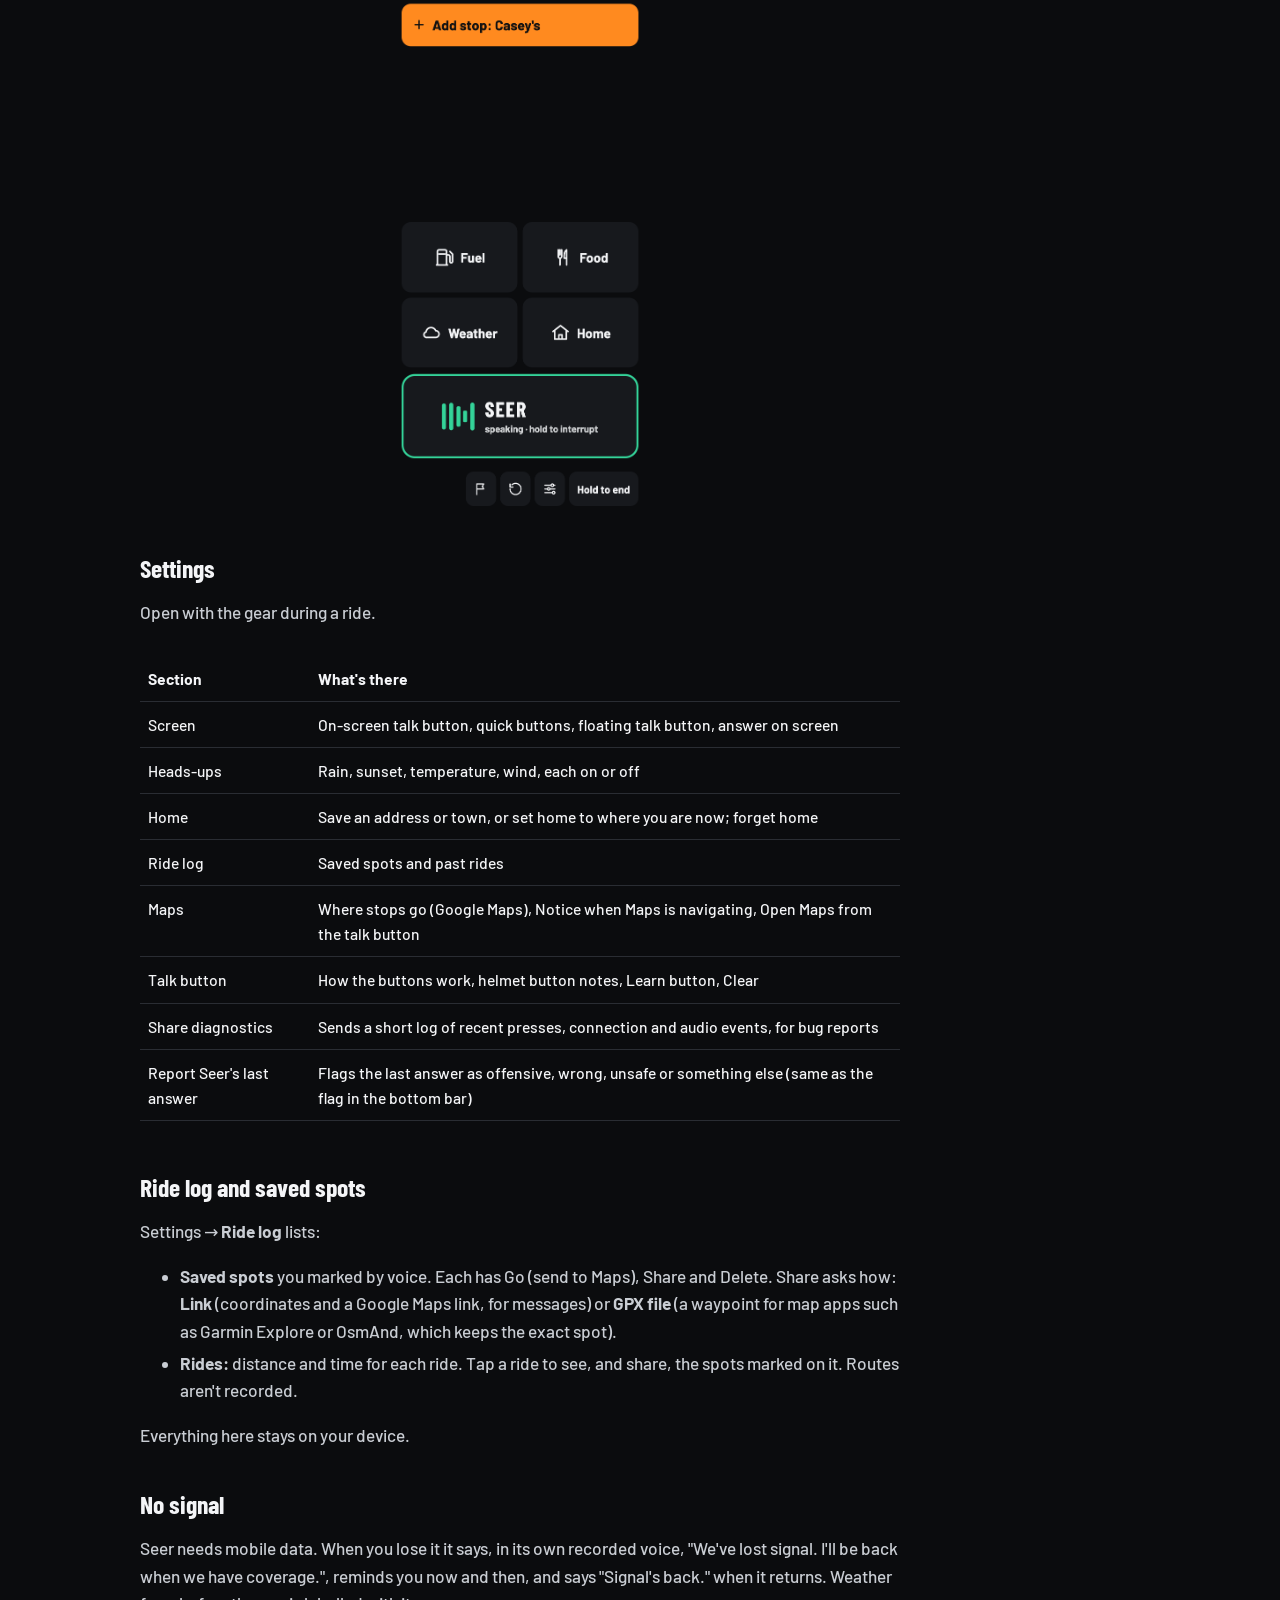
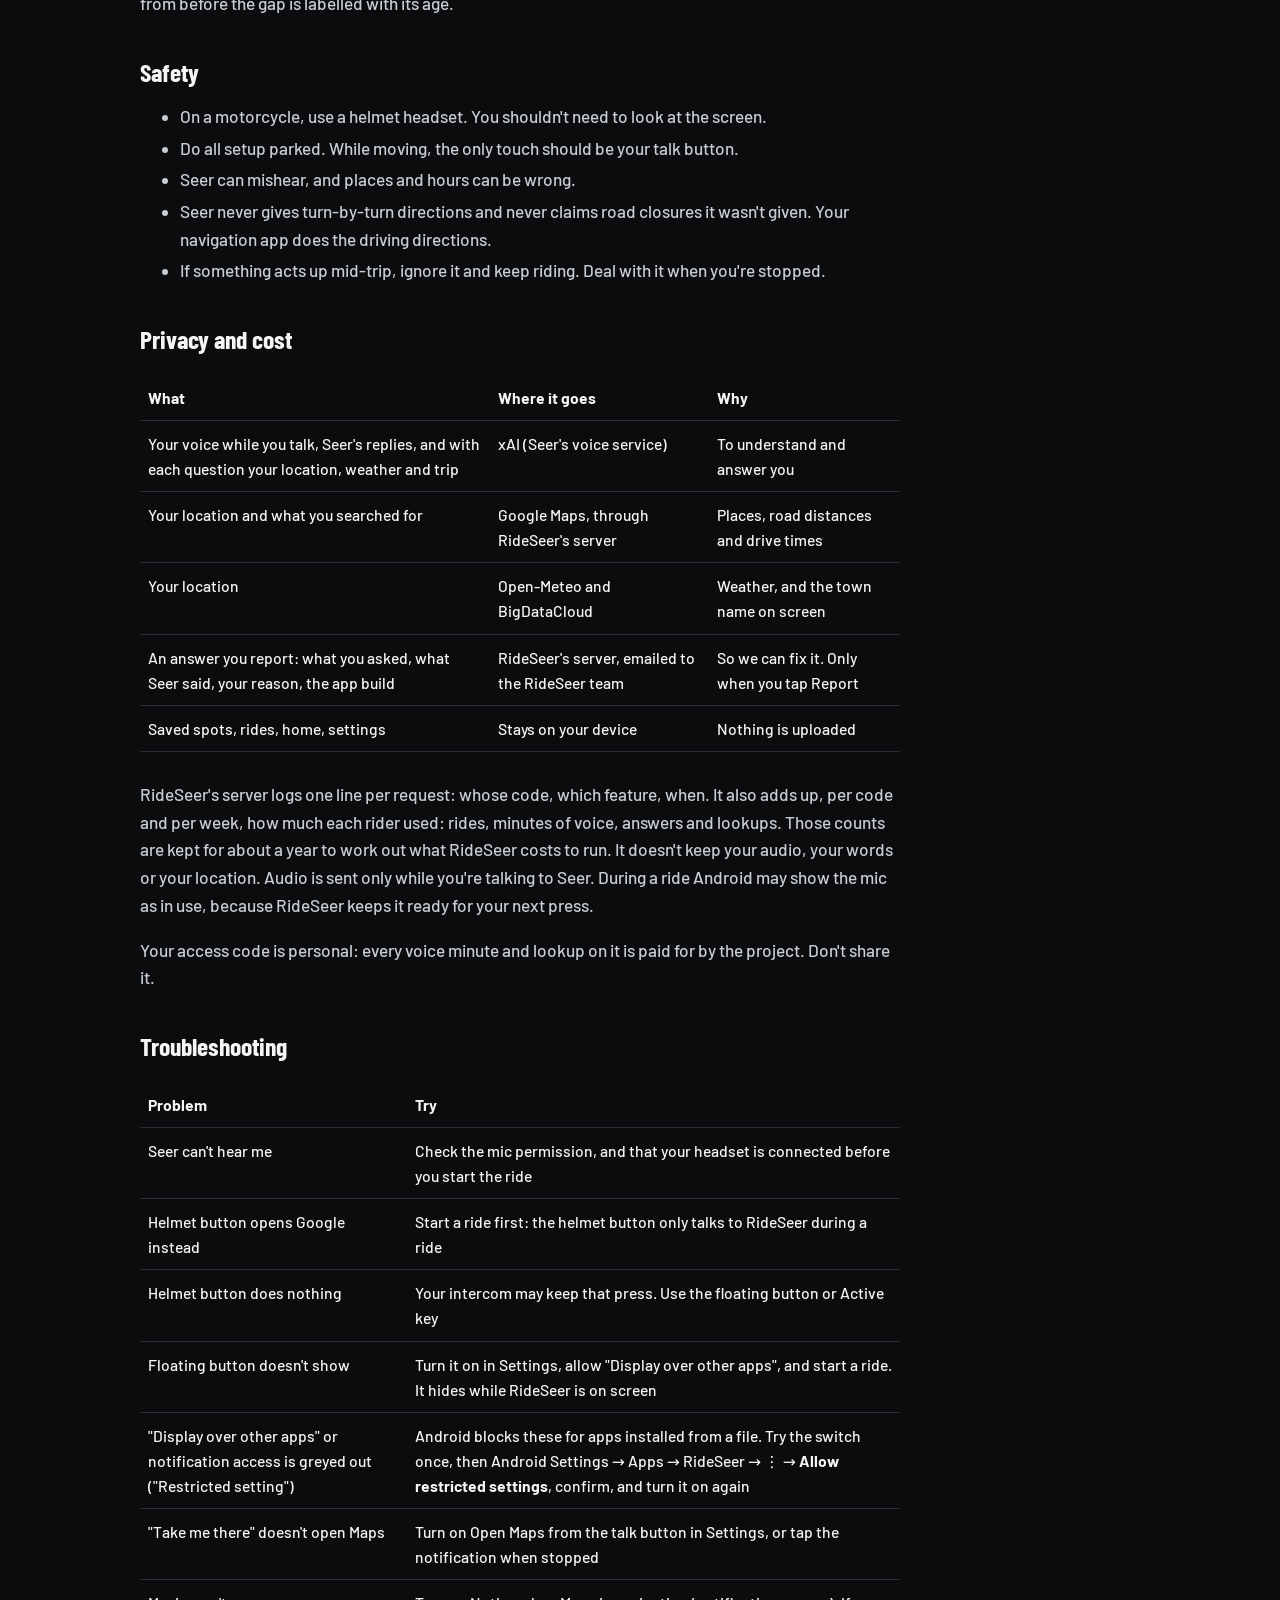
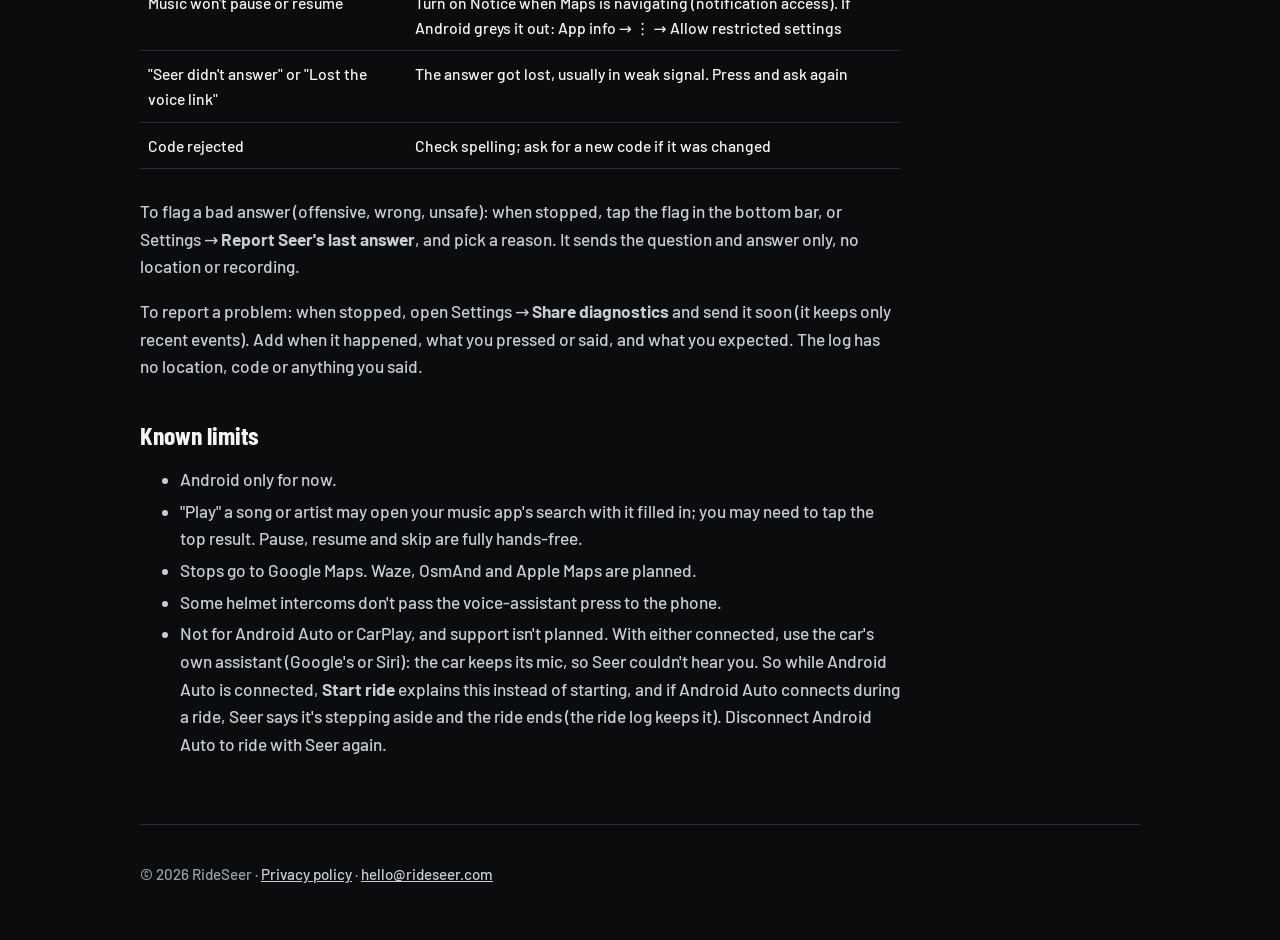
==== commit a2398b0a: "Drop side-by-sides from who RideSeer is for: trail and snow riding isn't its use Co-Authored-By: Cla" ====
--- a/guide.html
+++ b/guide.html
@@ -26,7 +26,7 @@
       <h2 id="contents">Contents</h2>
       <ul><li><a href="#what-you-need">What you need</a></li><li><a href="#install">Install</a></li><li><a href="#first-setup">First setup</a></li><li><a href="#talking-to-seer">Talking to Seer</a></li><li><a href="#what-you-can-ask">What you can ask</a></li><li><a href="#heads-ups-seer-speaks-up-on-its-own">Heads-ups</a></li><li><a href="#the-ride-screen">The ride screen</a></li><li><a href="#settings">Settings</a></li><li><a href="#ride-log-and-saved-spots">Ride log and saved spots</a></li><li><a href="#no-signal">No signal</a></li><li><a href="#safety">Safety</a></li><li><a href="#privacy-and-cost">Privacy and cost</a></li><li><a href="#troubleshooting">Troubleshooting</a></li><li><a href="#known-limits">Known limits</a></li></ul>
       <h2 id="what-you-need">What you need</h2>
-      <ul><li>An Android phone or tablet. iPhone isn't supported yet.</li><li>An access code. RideSeer is invite-only for now; your code came with your invite.</li><li><strong>On a motorcycle, trike or three-wheeler, a Bluetooth helmet headset.</strong> A phone speaker can't be heard over wind at speed. In a car, truck, side-by-side or overland rig without Android Auto or CarPlay, the phone speaker is fine.</li><li>Mobile data. Voice and lookups use little of it.</li><li>Google Maps, if you want Seer to send places to your navigation.</li></ul>
+      <ul><li>An Android phone or tablet. iPhone isn't supported yet.</li><li>An access code. RideSeer is invite-only for now; your code came with your invite.</li><li><strong>On a motorcycle, trike or three-wheeler, a Bluetooth helmet headset.</strong> A phone speaker can't be heard over wind at speed. In a car, truck or overland rig without Android Auto or CarPlay, the phone speaker is fine.</li><li>Mobile data. Voice and lookups use little of it.</li><li>Google Maps, if you want Seer to send places to your navigation.</li></ul>
       <h2 id="install">Install</h2>
       <p>RideSeer is a test build sent as an app file ending in <code>.apk</code>. It isn't in the Play Store yet.</p>
       <ol><li>Open the file on your phone or tablet.</li><li>Android warns about installing from an unknown source. Allow it for the app you opened the file from (Messages, Drive, your browser), then tap <strong>Install</strong>.</li><li><strong>Updates:</strong> install a newer file the same way. It installs over the old one and keeps your code and settings.</li></ol>
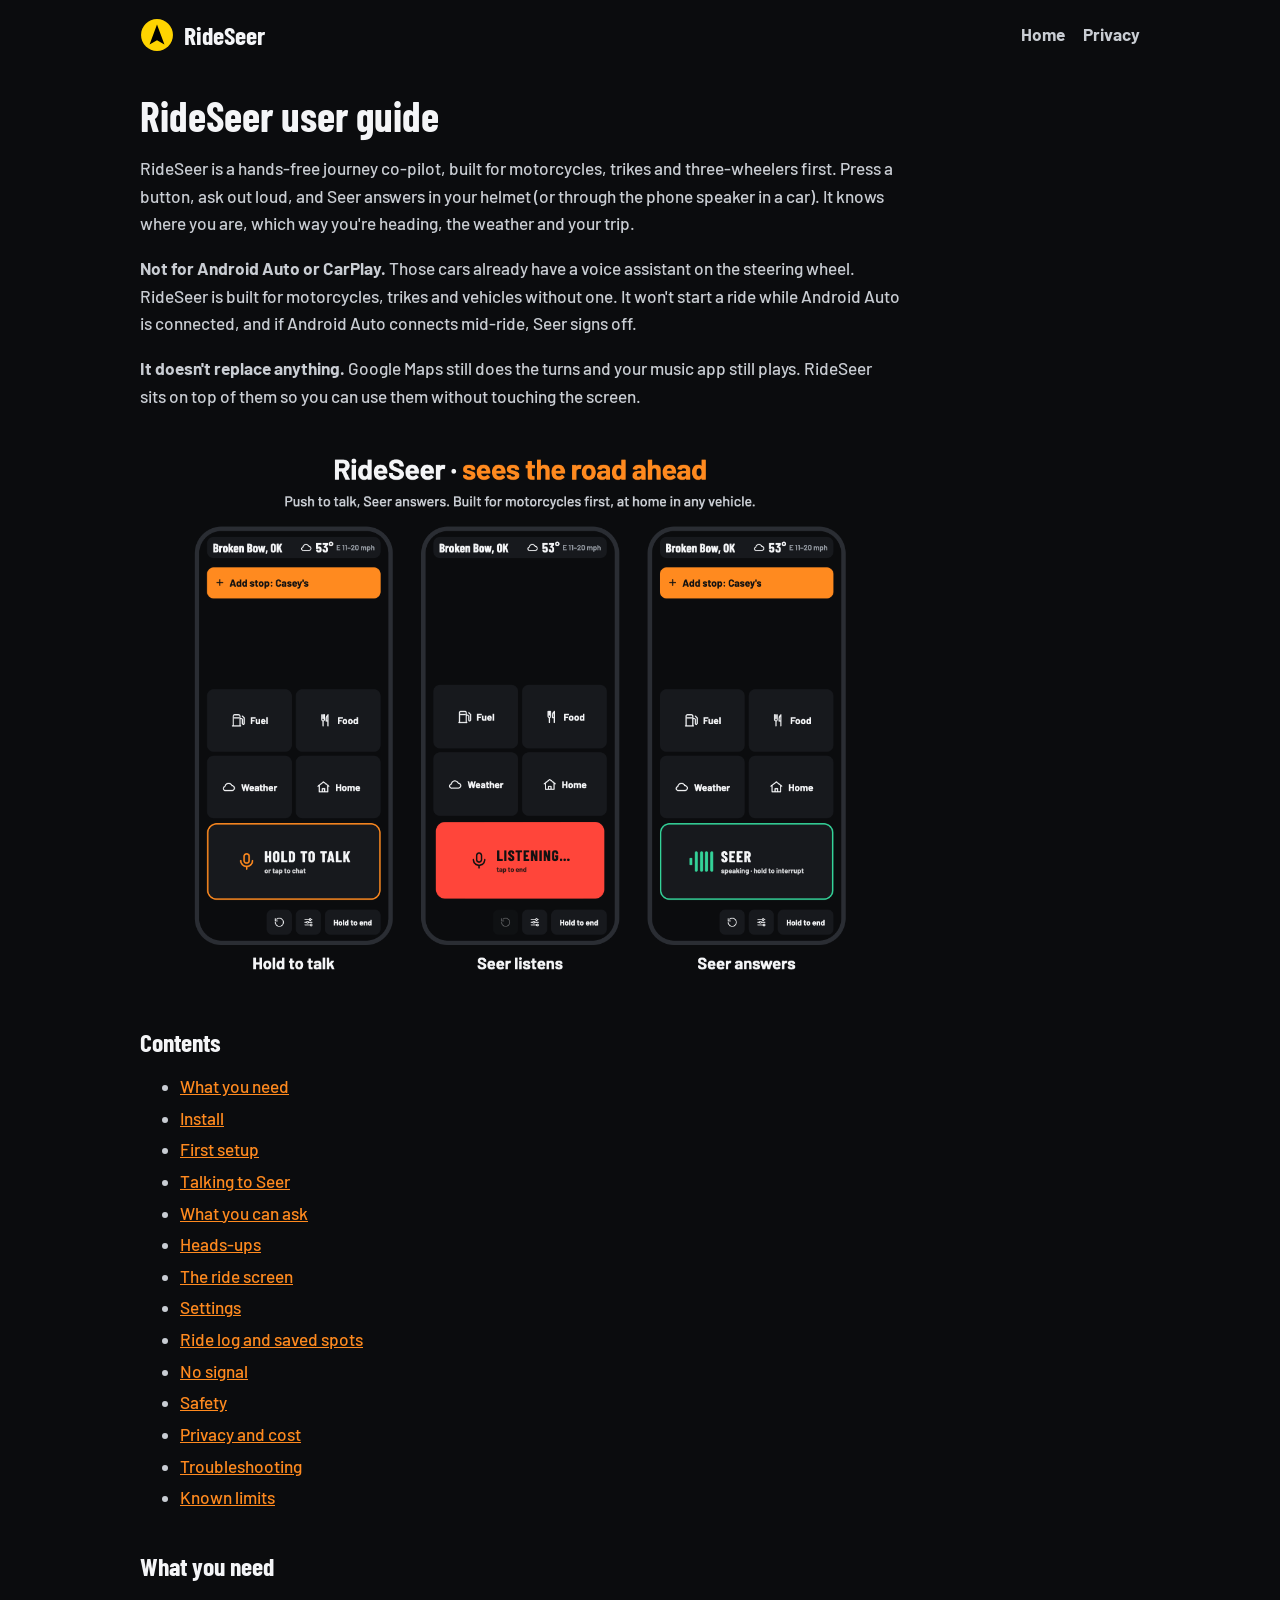
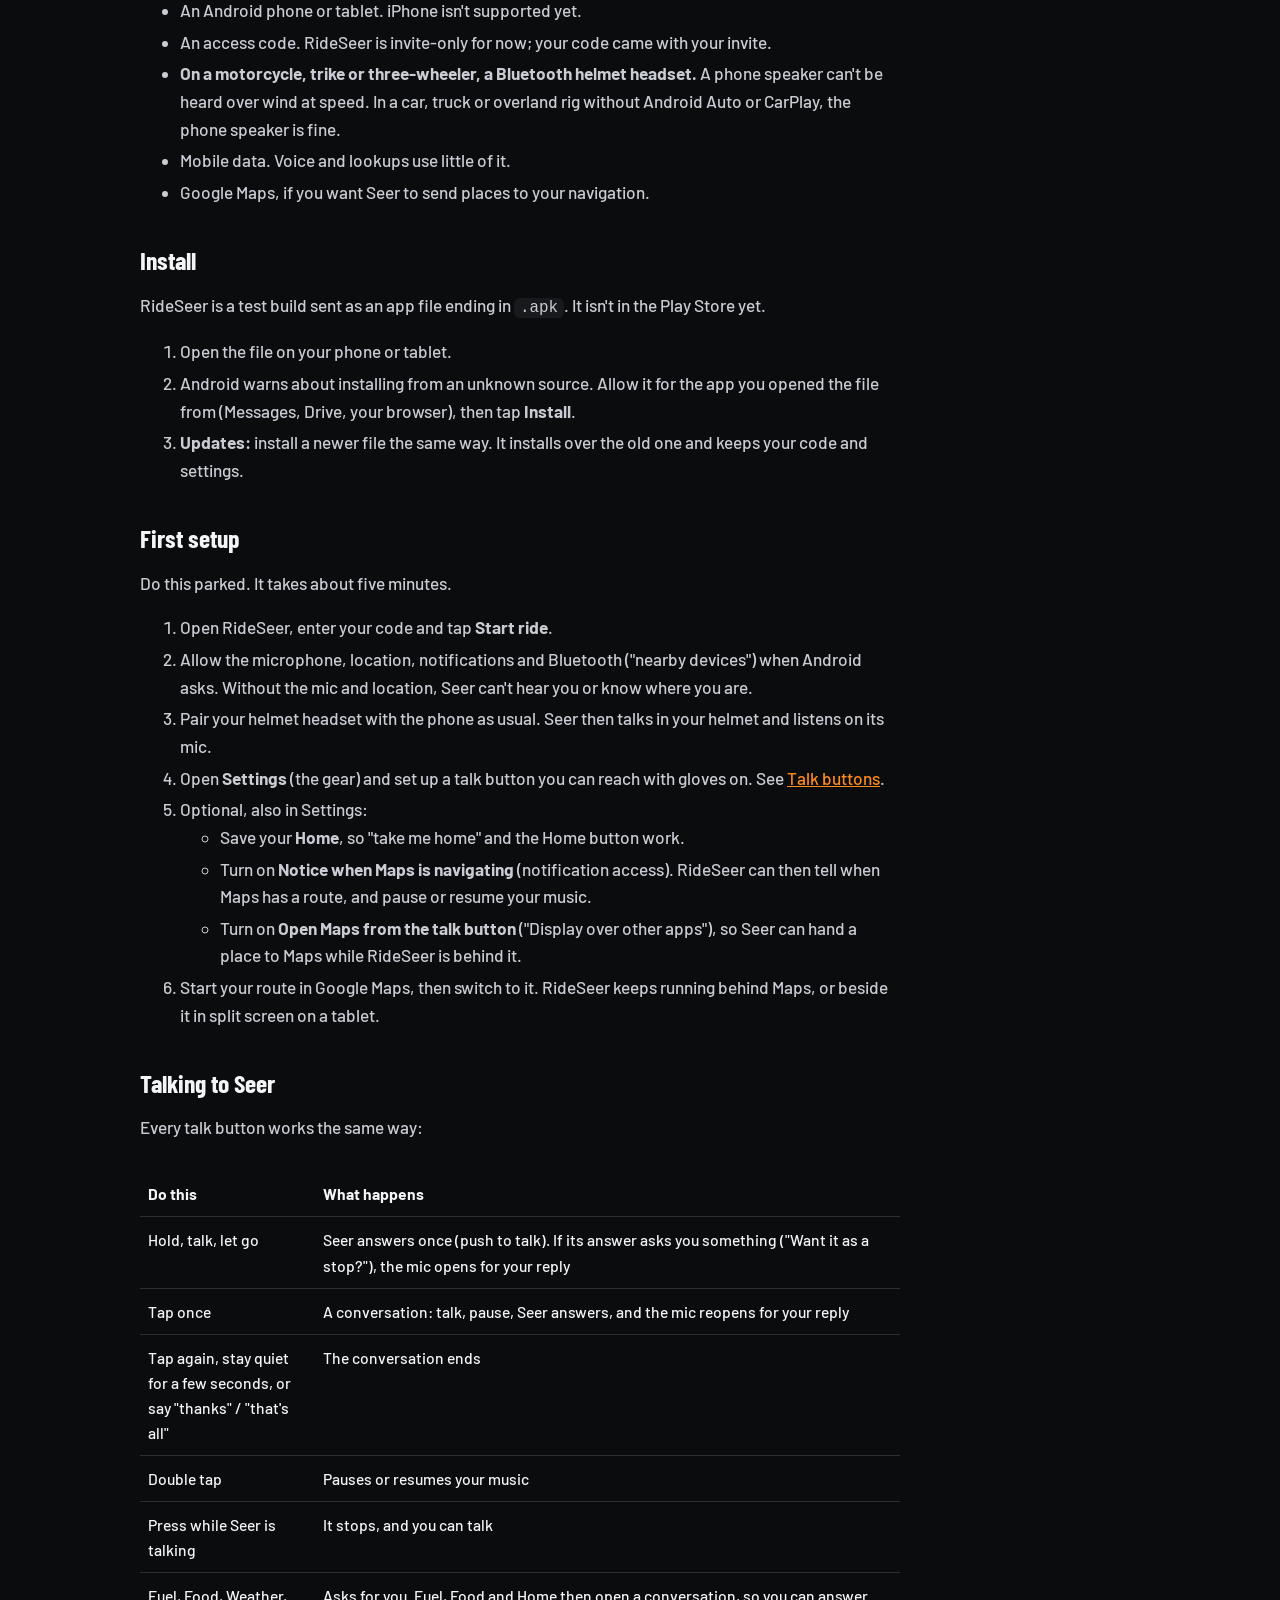
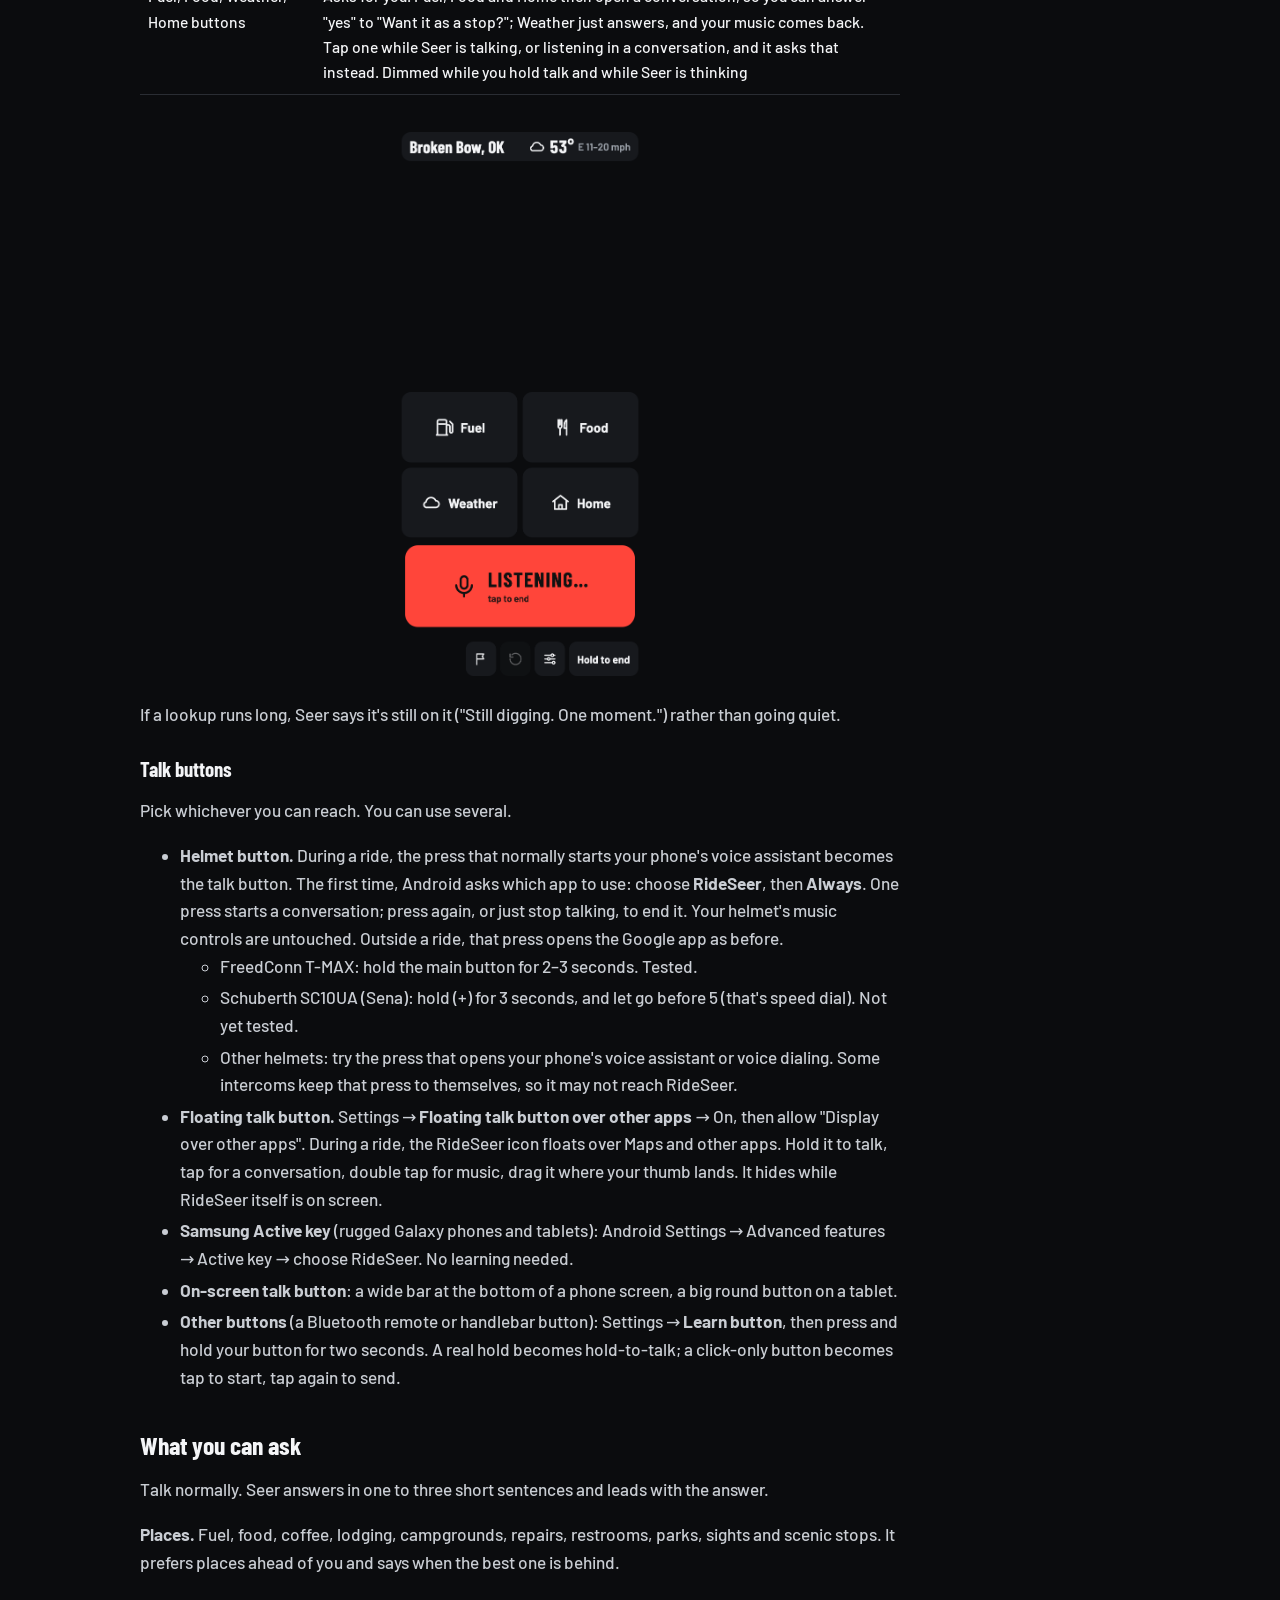
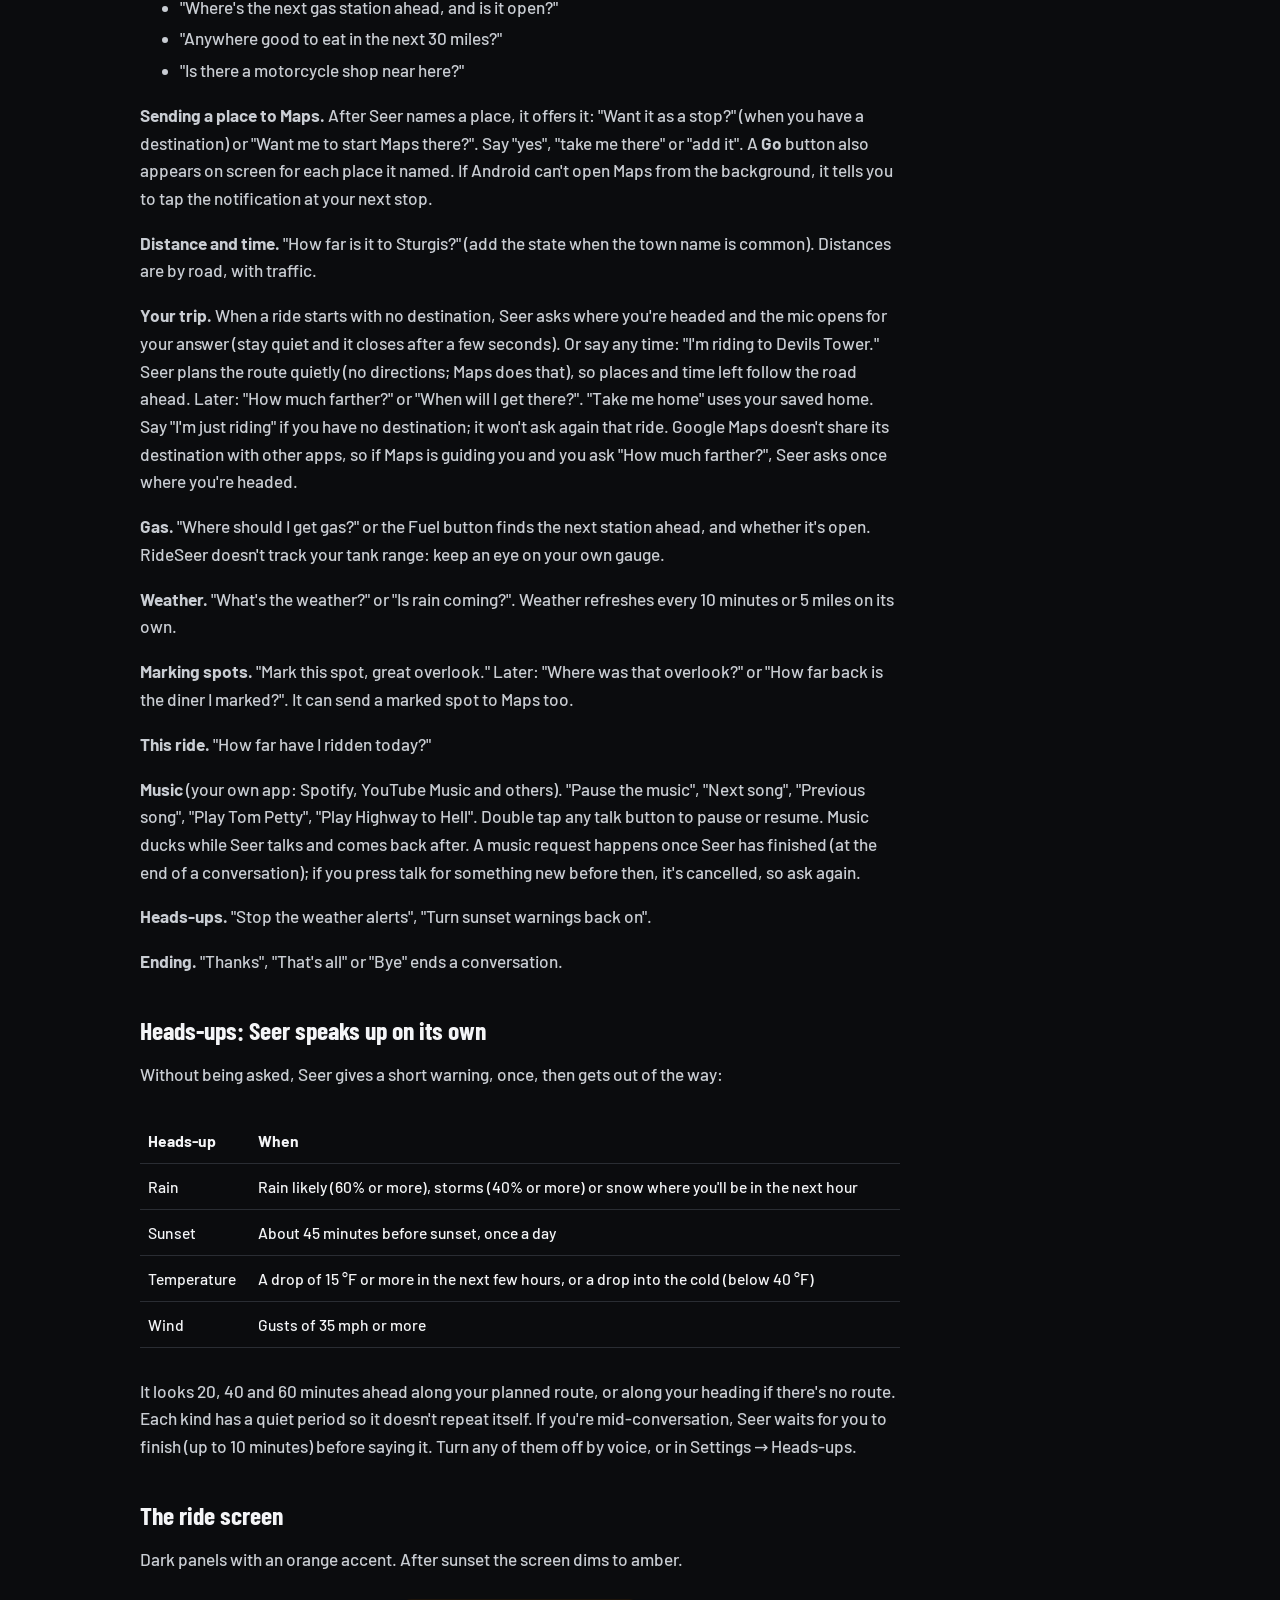
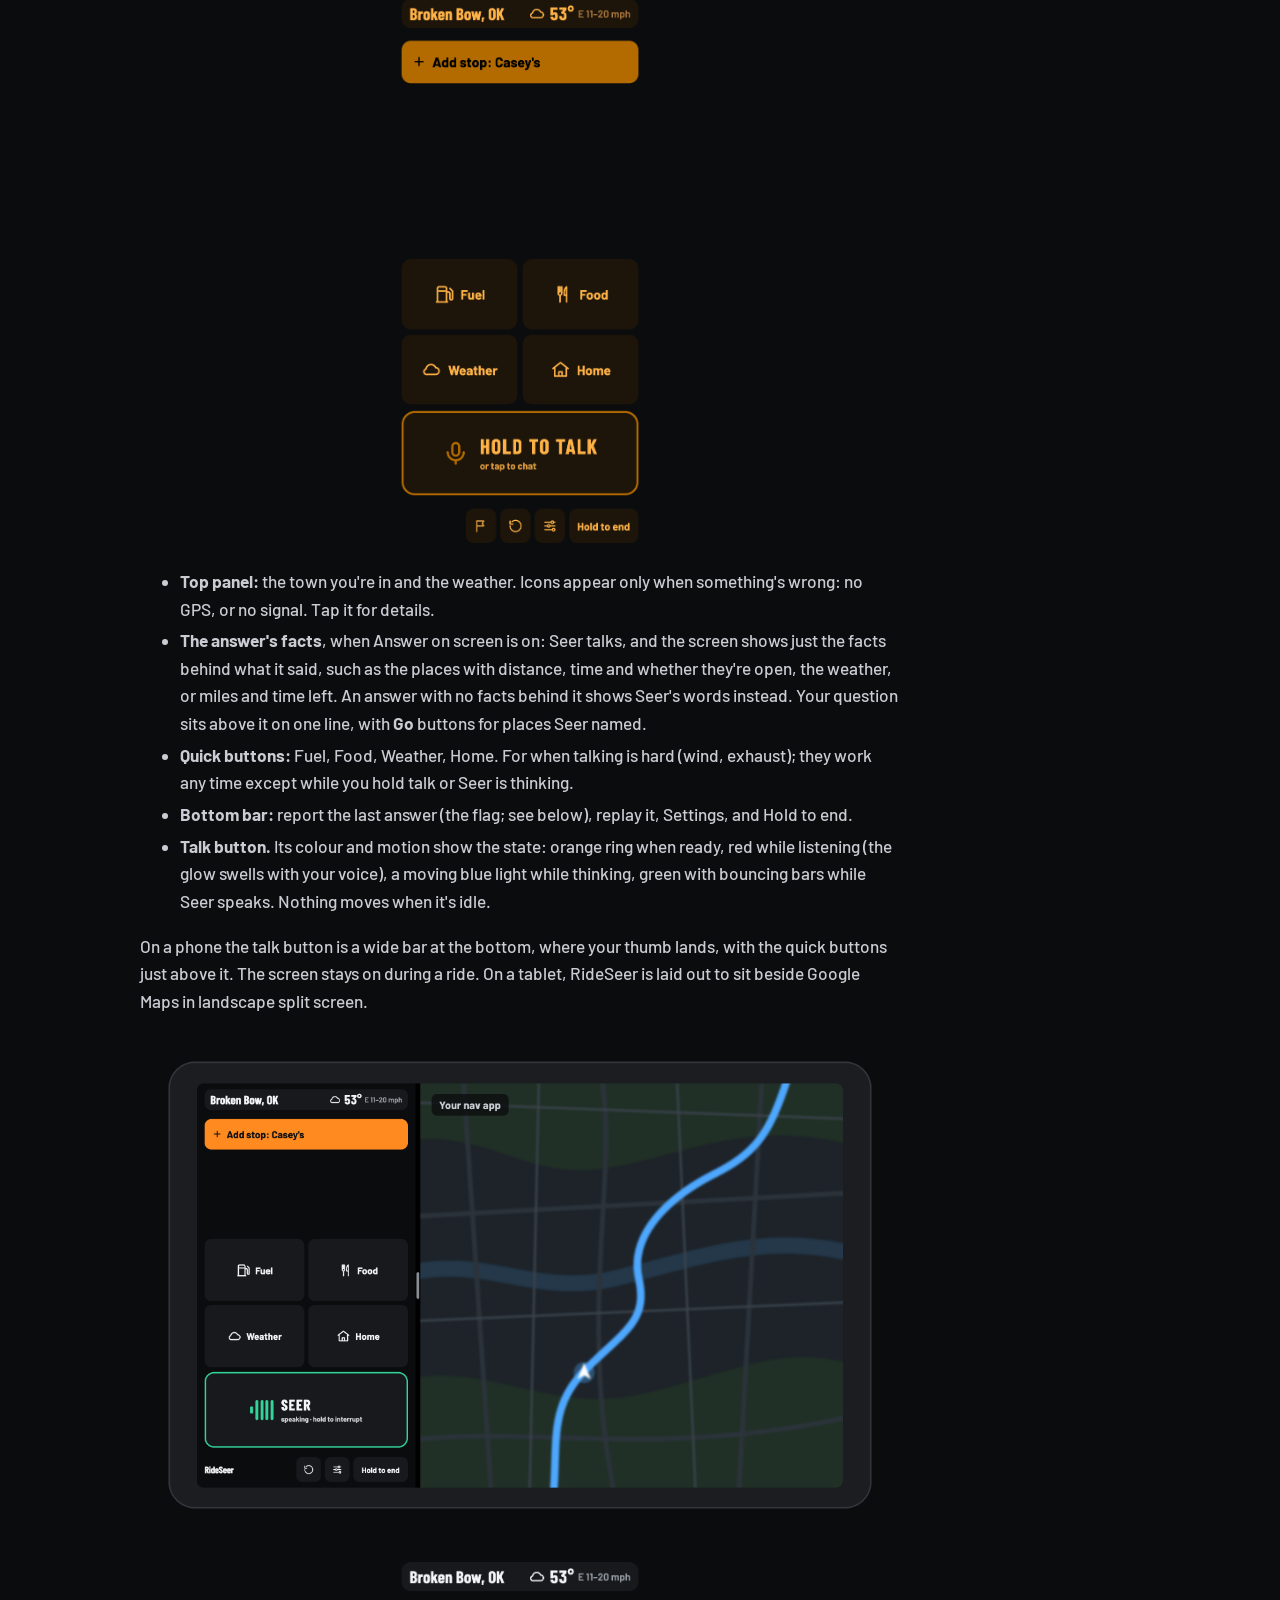
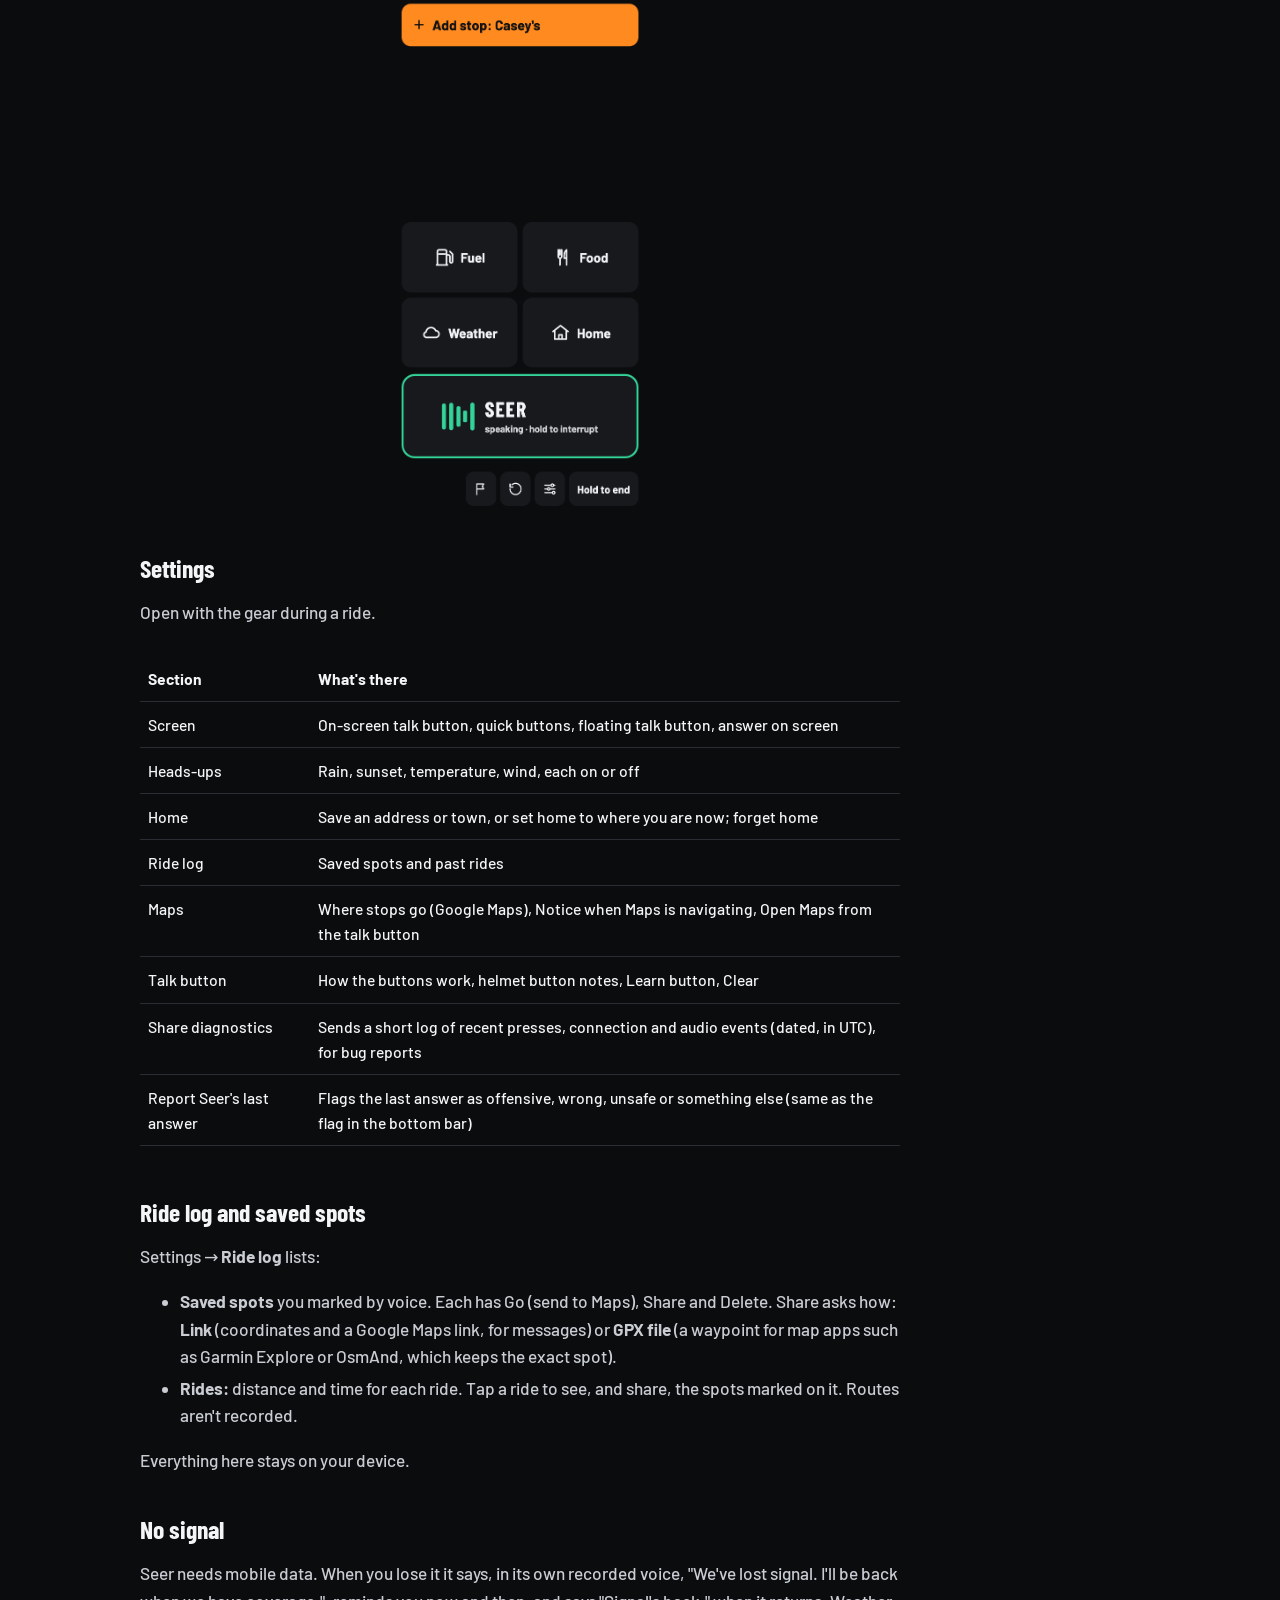
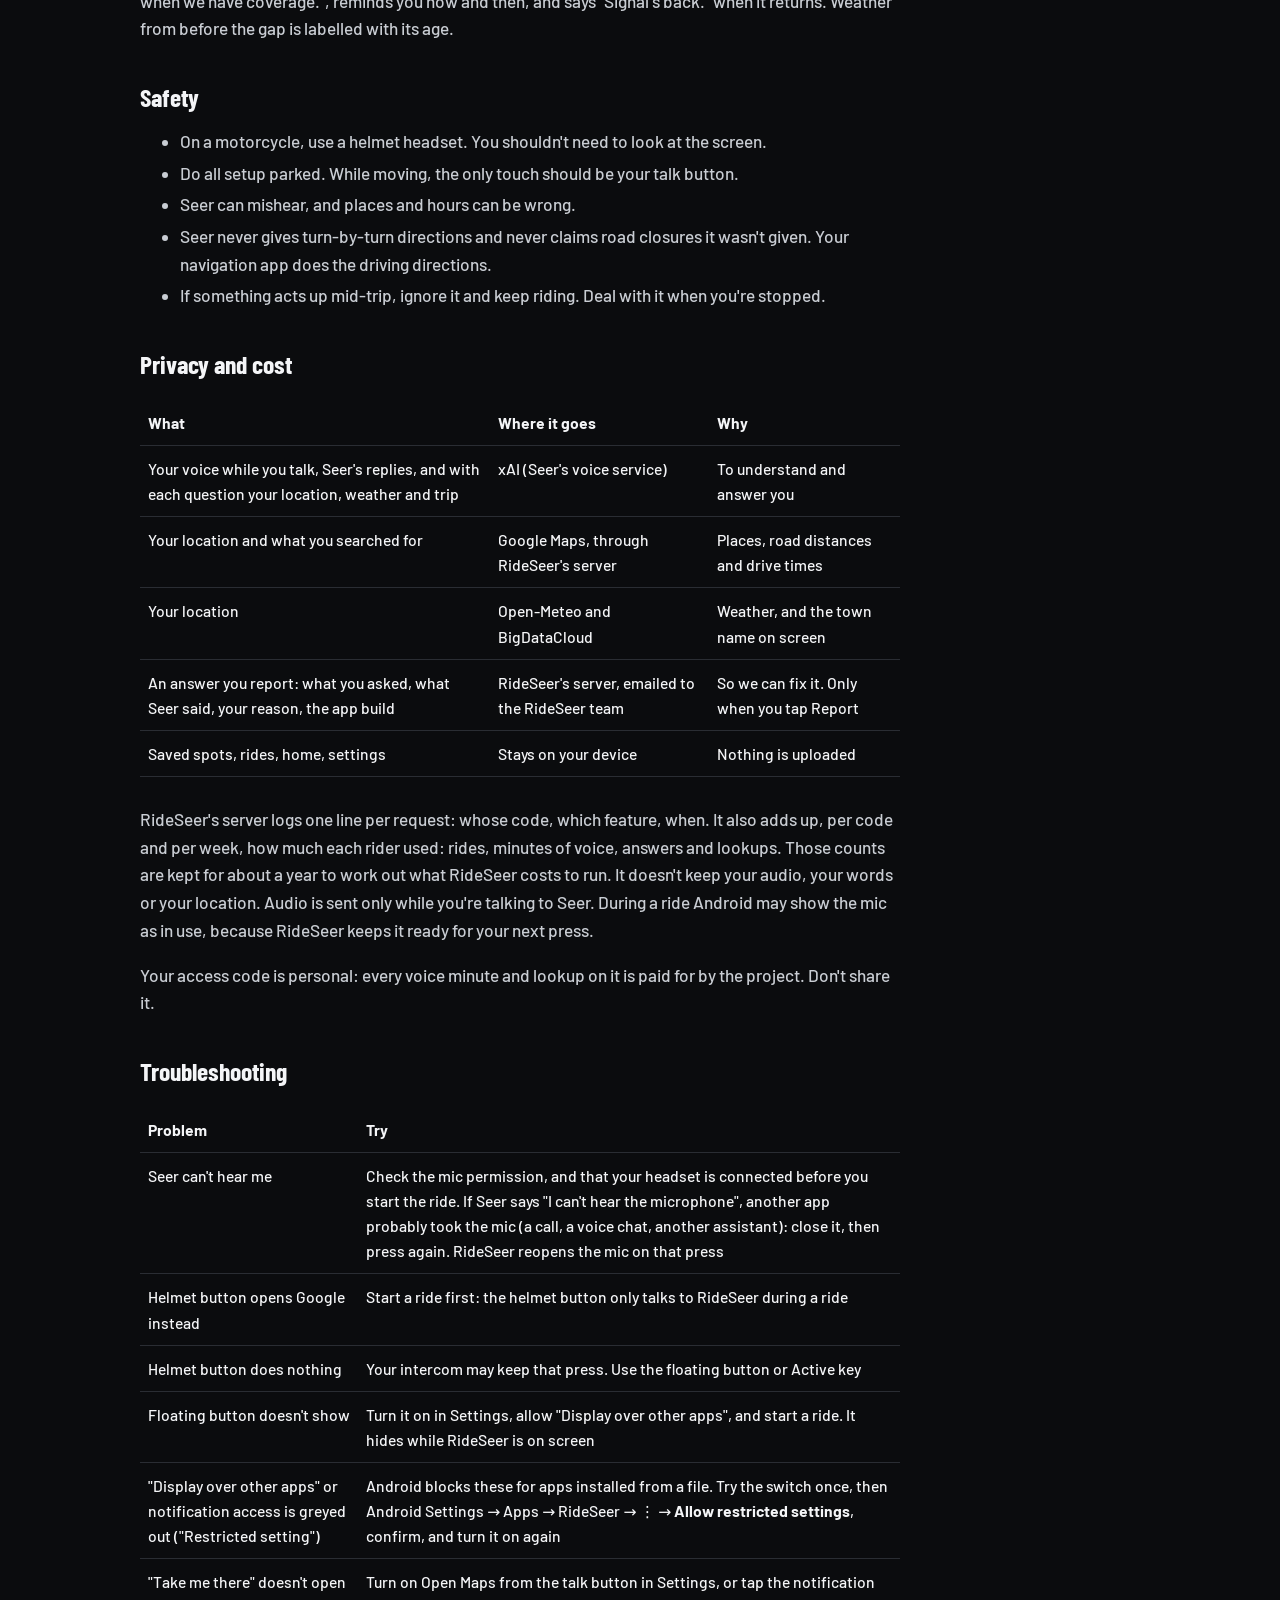
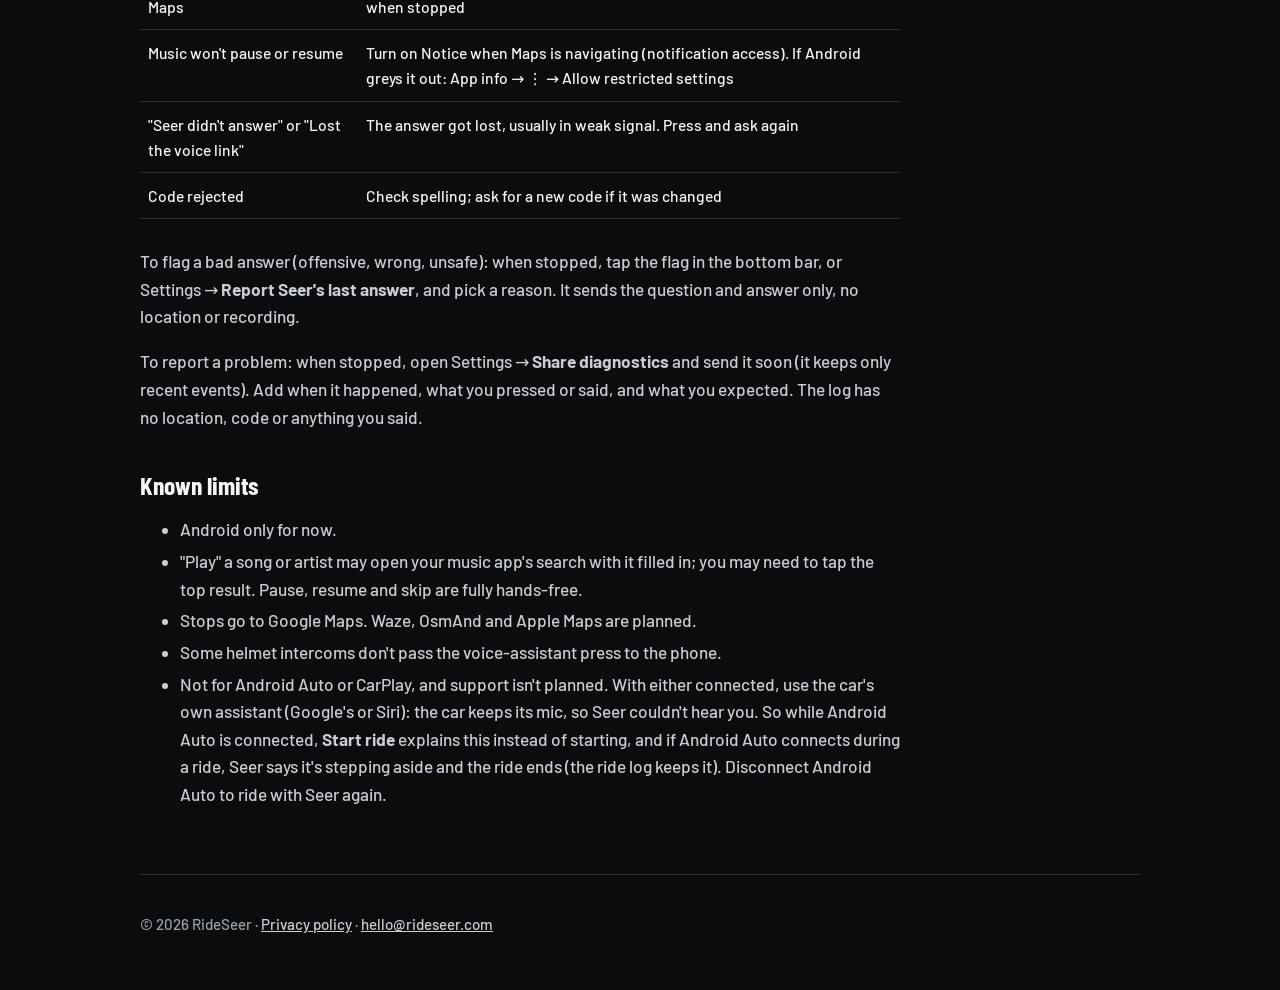
==== commit a46a859d: "Guide: mic troubleshooting, dated diagnostics" ====
--- a/guide.html
+++ b/guide.html
@@ -68,7 +68,7 @@
       <p class="guide__shot"><img class="guide__img" src="img/guide/speaking.png" alt="Seer speaking" loading="lazy"></p>
       <h2 id="settings">Settings</h2>
       <p>Open with the gear during a ride.</p>
-      <div class="tablewrap"><table><thead><tr><th>Section</th><th>What's there</th></tr></thead><tbody><tr><td>Screen</td><td>On-screen talk button, quick buttons, floating talk button, answer on screen</td></tr><tr><td>Heads-ups</td><td>Rain, sunset, temperature, wind, each on or off</td></tr><tr><td>Home</td><td>Save an address or town, or set home to where you are now; forget home</td></tr><tr><td>Ride log</td><td>Saved spots and past rides</td></tr><tr><td>Maps</td><td>Where stops go (Google Maps), Notice when Maps is navigating, Open Maps from the talk button</td></tr><tr><td>Talk button</td><td>How the buttons work, helmet button notes, Learn button, Clear</td></tr><tr><td>Share diagnostics</td><td>Sends a short log of recent presses, connection and audio events, for bug reports</td></tr><tr><td>Report Seer's last answer</td><td>Flags the last answer as offensive, wrong, unsafe or something else (same as the flag in the bottom bar)</td></tr></tbody></table></div>
+      <div class="tablewrap"><table><thead><tr><th>Section</th><th>What's there</th></tr></thead><tbody><tr><td>Screen</td><td>On-screen talk button, quick buttons, floating talk button, answer on screen</td></tr><tr><td>Heads-ups</td><td>Rain, sunset, temperature, wind, each on or off</td></tr><tr><td>Home</td><td>Save an address or town, or set home to where you are now; forget home</td></tr><tr><td>Ride log</td><td>Saved spots and past rides</td></tr><tr><td>Maps</td><td>Where stops go (Google Maps), Notice when Maps is navigating, Open Maps from the talk button</td></tr><tr><td>Talk button</td><td>How the buttons work, helmet button notes, Learn button, Clear</td></tr><tr><td>Share diagnostics</td><td>Sends a short log of recent presses, connection and audio events (dated, in UTC), for bug reports</td></tr><tr><td>Report Seer's last answer</td><td>Flags the last answer as offensive, wrong, unsafe or something else (same as the flag in the bottom bar)</td></tr></tbody></table></div>
       <h2 id="ride-log-and-saved-spots">Ride log and saved spots</h2>
       <p>Settings → <strong>Ride log</strong> lists:</p>
       <ul><li><strong>Saved spots</strong> you marked by voice. Each has Go (send to Maps), Share and Delete. Share asks how: <strong>Link</strong> (coordinates and a Google Maps link, for messages) or <strong>GPX file</strong> (a waypoint for map apps such as Garmin Explore or OsmAnd, which keeps the exact spot).</li><li><strong>Rides:</strong> distance and time for each ride. Tap a ride to see, and share, the spots marked on it. Routes aren't recorded.</li></ul>
@@ -82,7 +82,7 @@
       <p>RideSeer's server logs one line per request: whose code, which feature, when. It also adds up, per code and per week, how much each rider used: rides, minutes of voice, answers and lookups. Those counts are kept for about a year to work out what RideSeer costs to run. It doesn't keep your audio, your words or your location. Audio is sent only while you're talking to Seer. During a ride Android may show the mic as in use, because RideSeer keeps it ready for your next press.</p>
       <p>Your access code is personal: every voice minute and lookup on it is paid for by the project. Don't share it.</p>
       <h2 id="troubleshooting">Troubleshooting</h2>
-      <div class="tablewrap"><table><thead><tr><th>Problem</th><th>Try</th></tr></thead><tbody><tr><td>Seer can't hear me</td><td>Check the mic permission, and that your headset is connected before you start the ride</td></tr><tr><td>Helmet button opens Google instead</td><td>Start a ride first: the helmet button only talks to RideSeer during a ride</td></tr><tr><td>Helmet button does nothing</td><td>Your intercom may keep that press. Use the floating button or Active key</td></tr><tr><td>Floating button doesn't show</td><td>Turn it on in Settings, allow "Display over other apps", and start a ride. It hides while RideSeer is on screen</td></tr><tr><td>"Display over other apps" or notification access is greyed out ("Restricted setting")</td><td>Android blocks these for apps installed from a file. Try the switch once, then Android Settings → Apps → RideSeer → ⋮ → <strong>Allow restricted settings</strong>, confirm, and turn it on again</td></tr><tr><td>"Take me there" doesn't open Maps</td><td>Turn on Open Maps from the talk button in Settings, or tap the notification when stopped</td></tr><tr><td>Music won't pause or resume</td><td>Turn on Notice when Maps is navigating (notification access). If Android greys it out: App info → ⋮ → Allow restricted settings</td></tr><tr><td>"Seer didn't answer" or "Lost the voice link"</td><td>The answer got lost, usually in weak signal. Press and ask again</td></tr><tr><td>Code rejected</td><td>Check spelling; ask for a new code if it was changed</td></tr></tbody></table></div>
+      <div class="tablewrap"><table><thead><tr><th>Problem</th><th>Try</th></tr></thead><tbody><tr><td>Seer can't hear me</td><td>Check the mic permission, and that your headset is connected before you start the ride. If Seer says "I can't hear the microphone", another app probably took the mic (a call, a voice chat, another assistant): close it, then press again. RideSeer reopens the mic on that press</td></tr><tr><td>Helmet button opens Google instead</td><td>Start a ride first: the helmet button only talks to RideSeer during a ride</td></tr><tr><td>Helmet button does nothing</td><td>Your intercom may keep that press. Use the floating button or Active key</td></tr><tr><td>Floating button doesn't show</td><td>Turn it on in Settings, allow "Display over other apps", and start a ride. It hides while RideSeer is on screen</td></tr><tr><td>"Display over other apps" or notification access is greyed out ("Restricted setting")</td><td>Android blocks these for apps installed from a file. Try the switch once, then Android Settings → Apps → RideSeer → ⋮ → <strong>Allow restricted settings</strong>, confirm, and turn it on again</td></tr><tr><td>"Take me there" doesn't open Maps</td><td>Turn on Open Maps from the talk button in Settings, or tap the notification when stopped</td></tr><tr><td>Music won't pause or resume</td><td>Turn on Notice when Maps is navigating (notification access). If Android greys it out: App info → ⋮ → Allow restricted settings</td></tr><tr><td>"Seer didn't answer" or "Lost the voice link"</td><td>The answer got lost, usually in weak signal. Press and ask again</td></tr><tr><td>Code rejected</td><td>Check spelling; ask for a new code if it was changed</td></tr></tbody></table></div>
       <p>To flag a bad answer (offensive, wrong, unsafe): when stopped, tap the flag in the bottom bar, or Settings → <strong>Report Seer's last answer</strong>, and pick a reason. It sends the question and answer only, no location or recording.</p>
       <p>To report a problem: when stopped, open Settings → <strong>Share diagnostics</strong> and send it soon (it keeps only recent events). Add when it happened, what you pressed or said, and what you expected. The log has no location, code or anything you said.</p>
       <h2 id="known-limits">Known limits</h2>
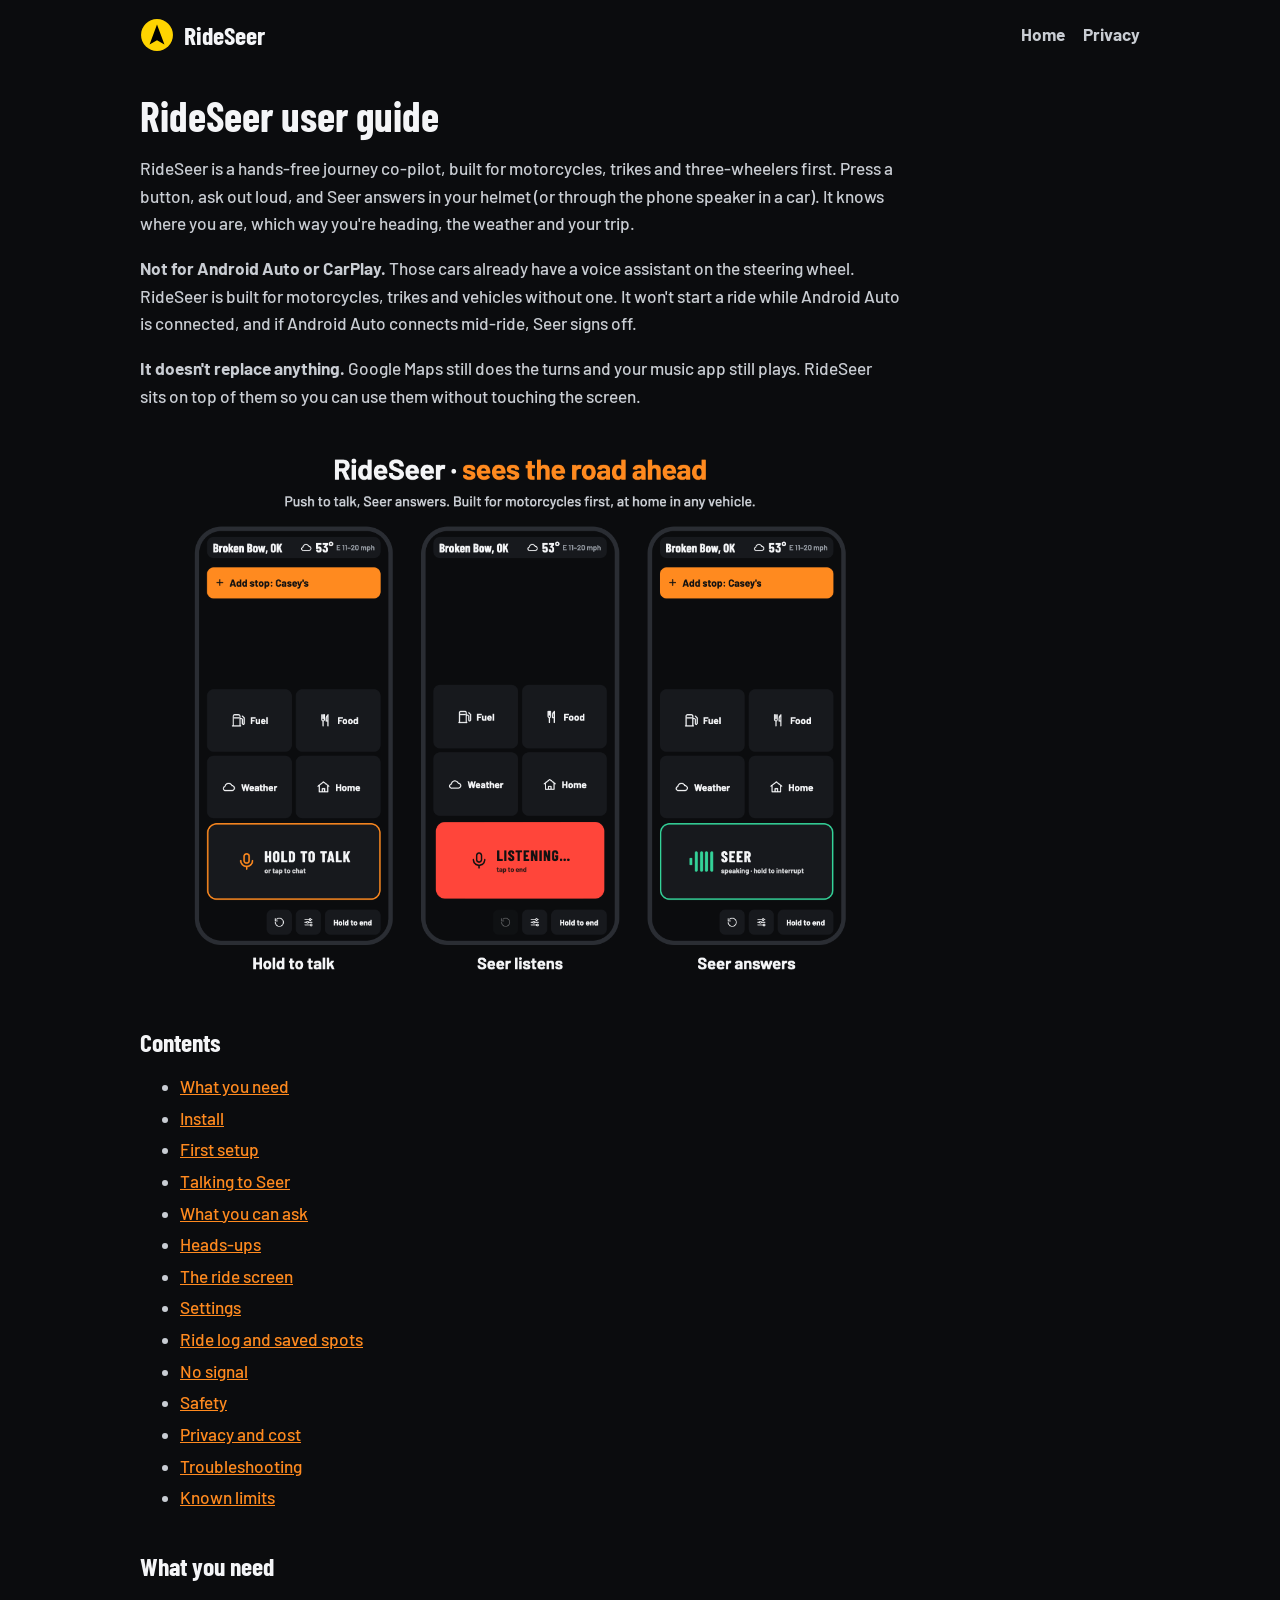
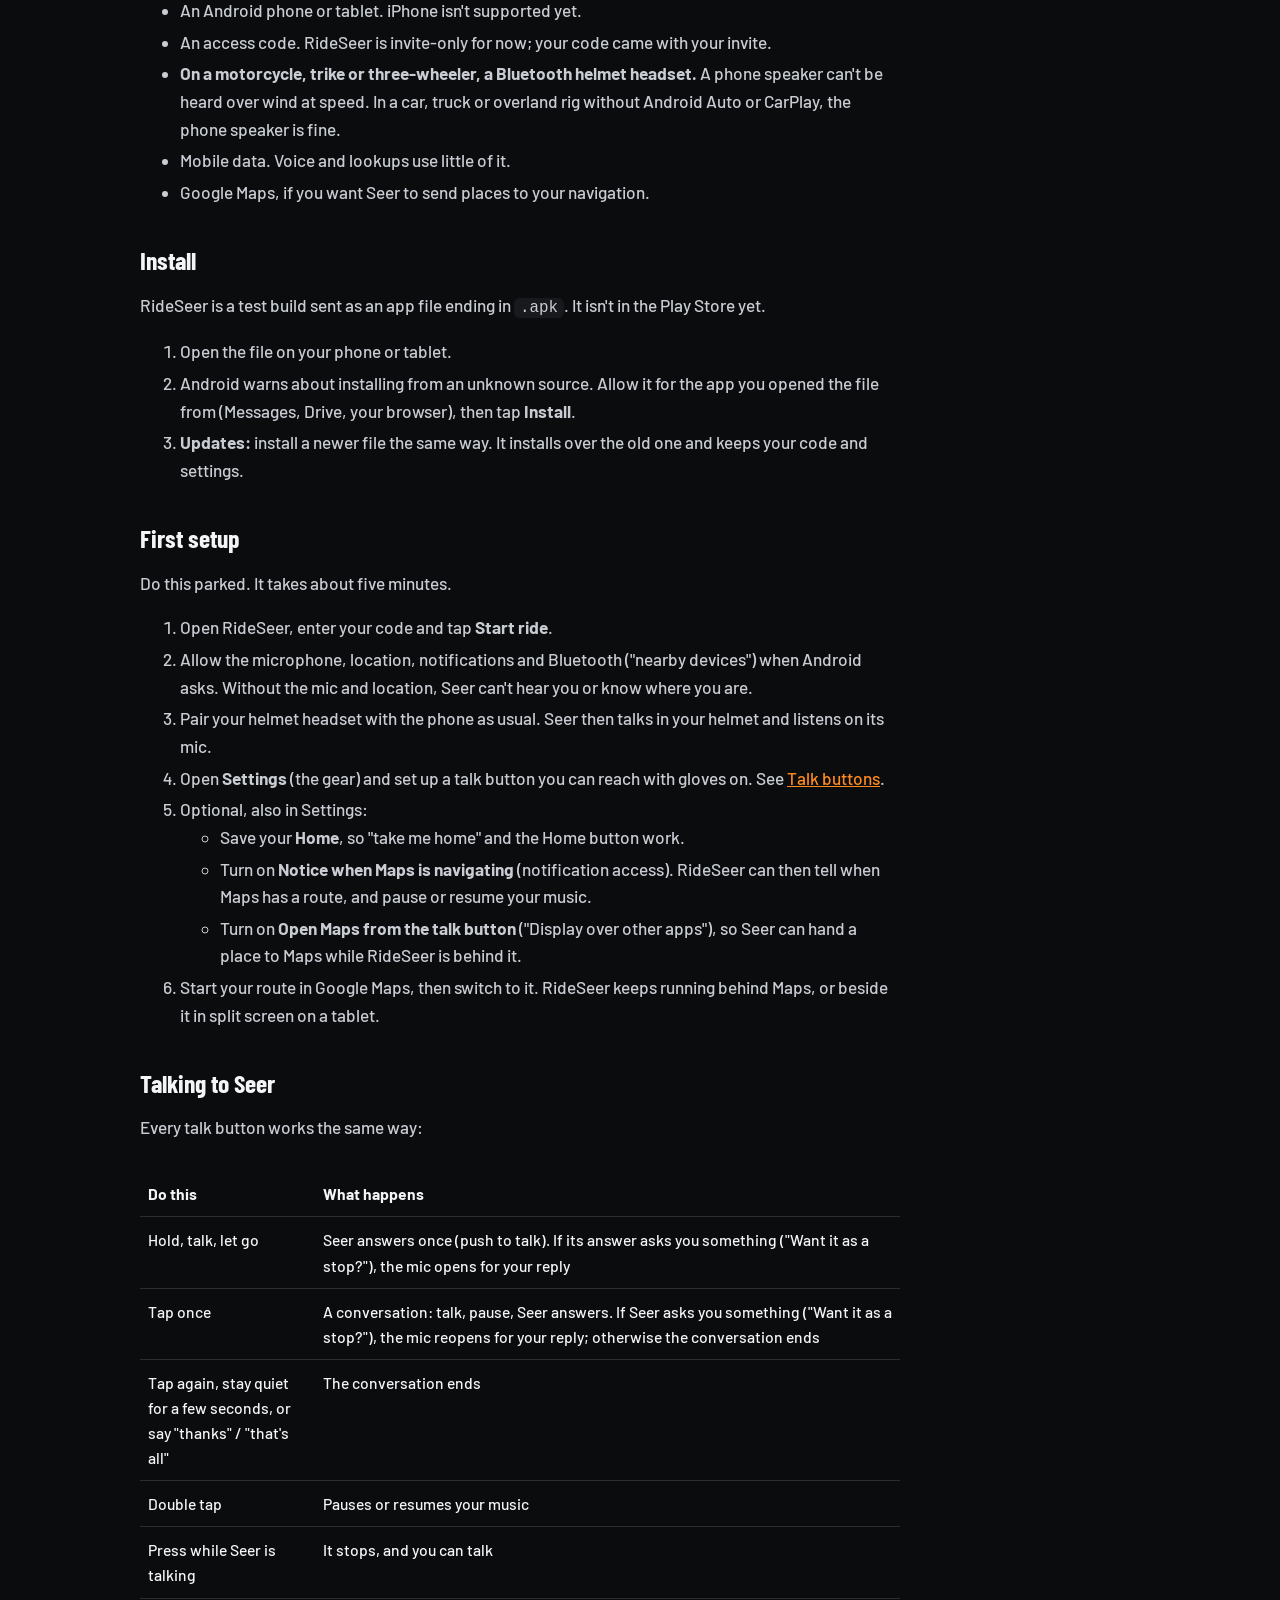
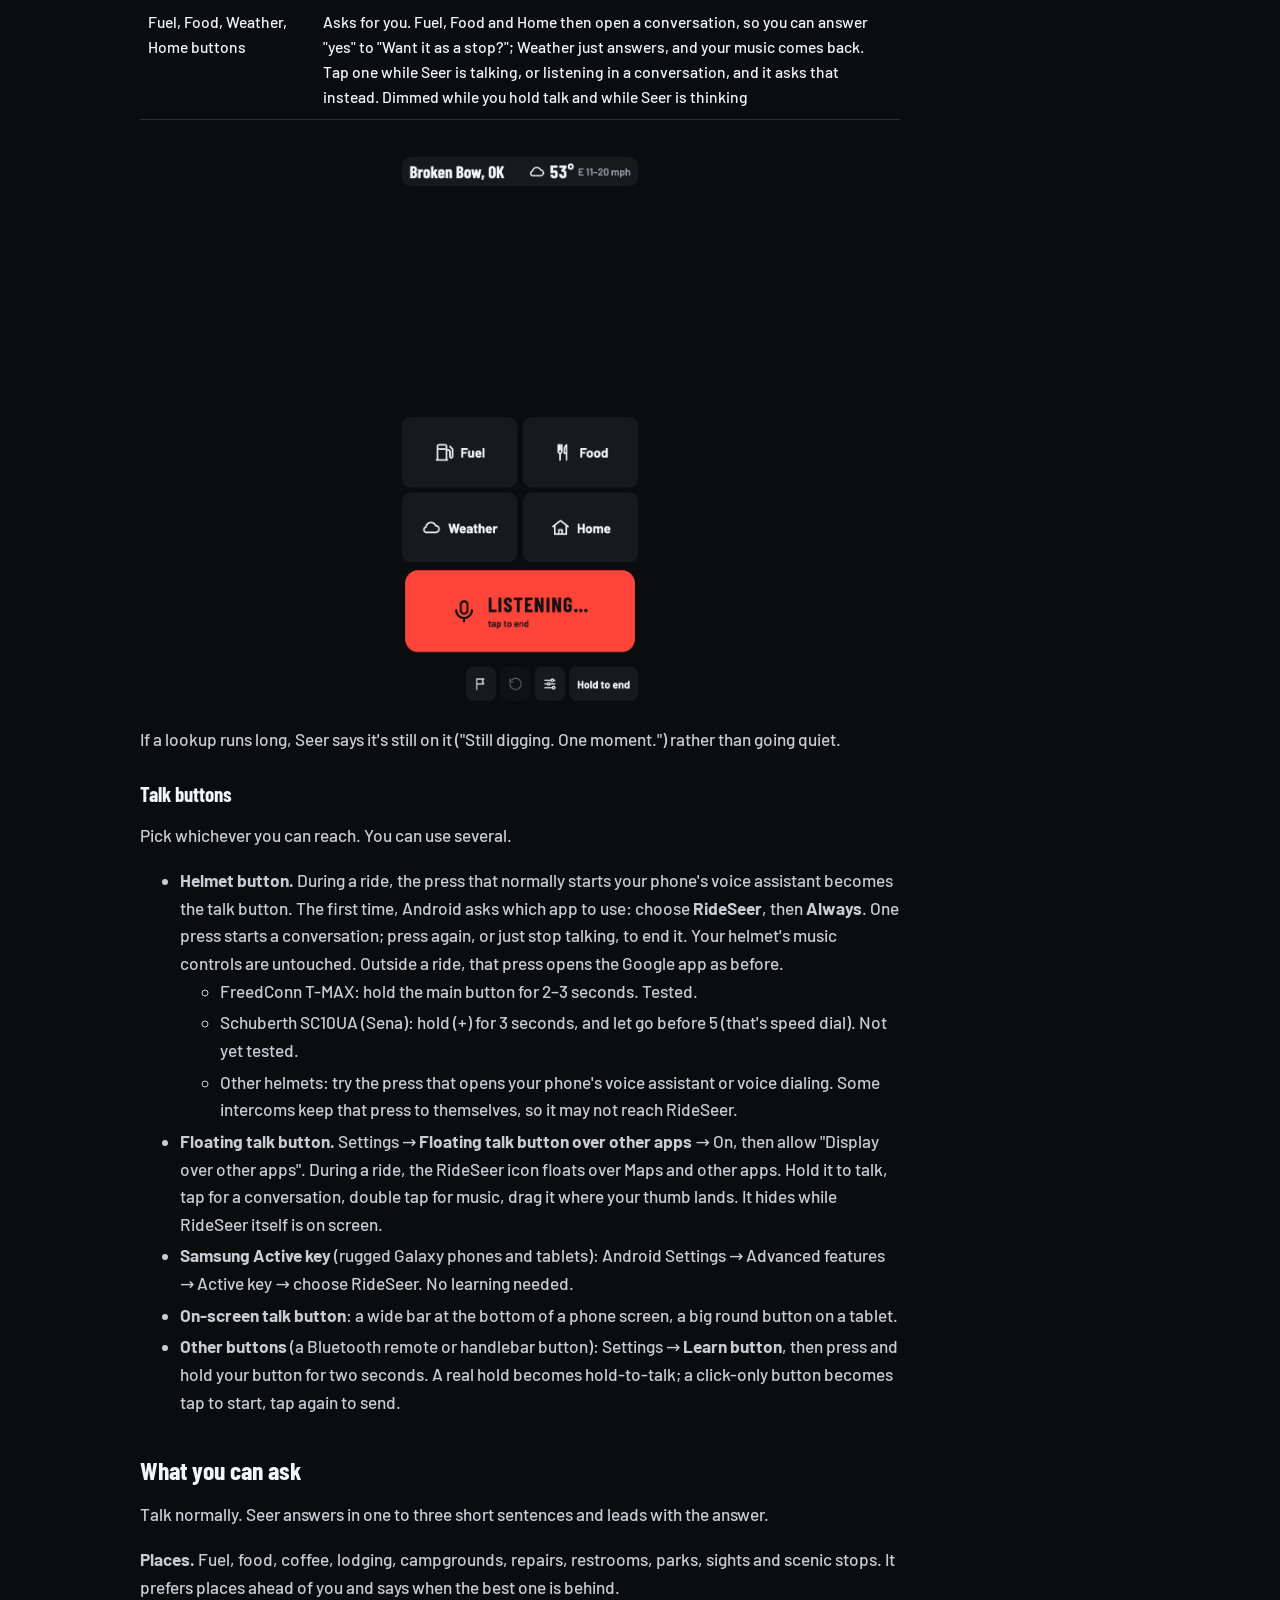
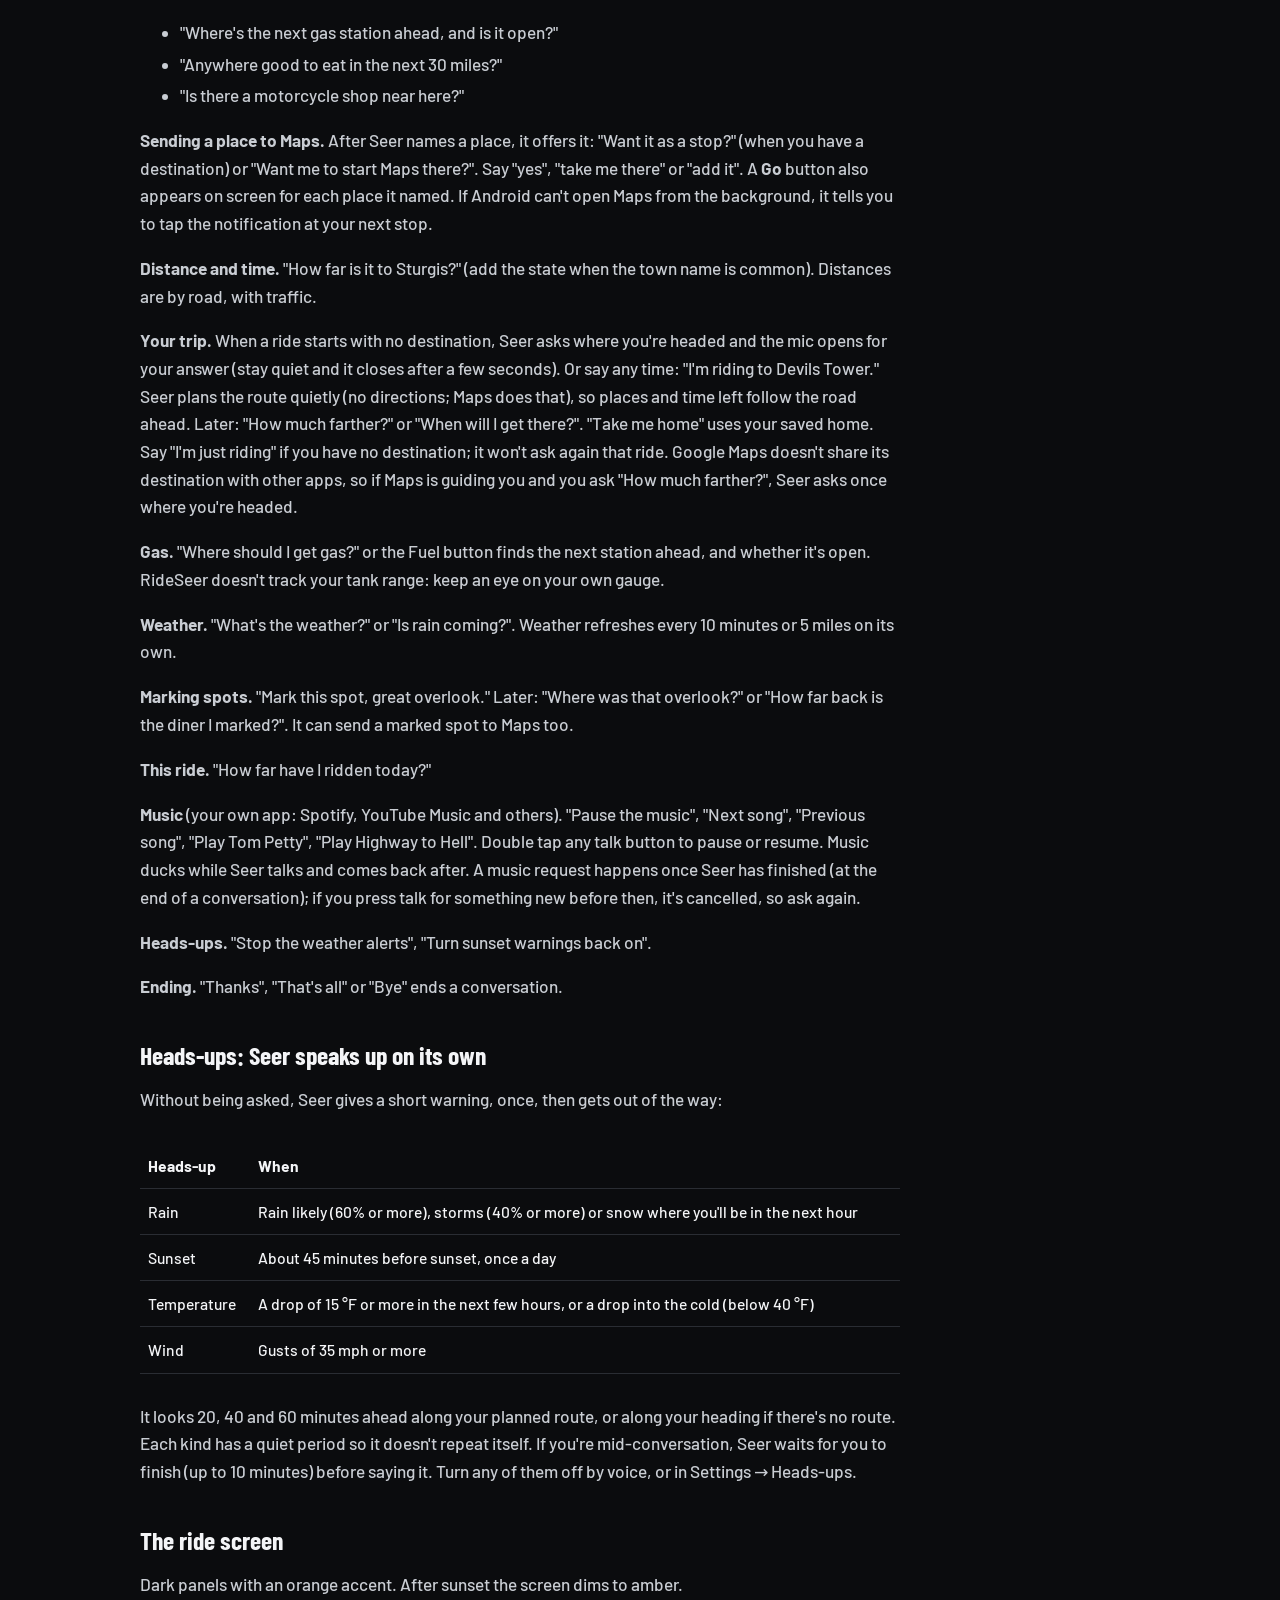
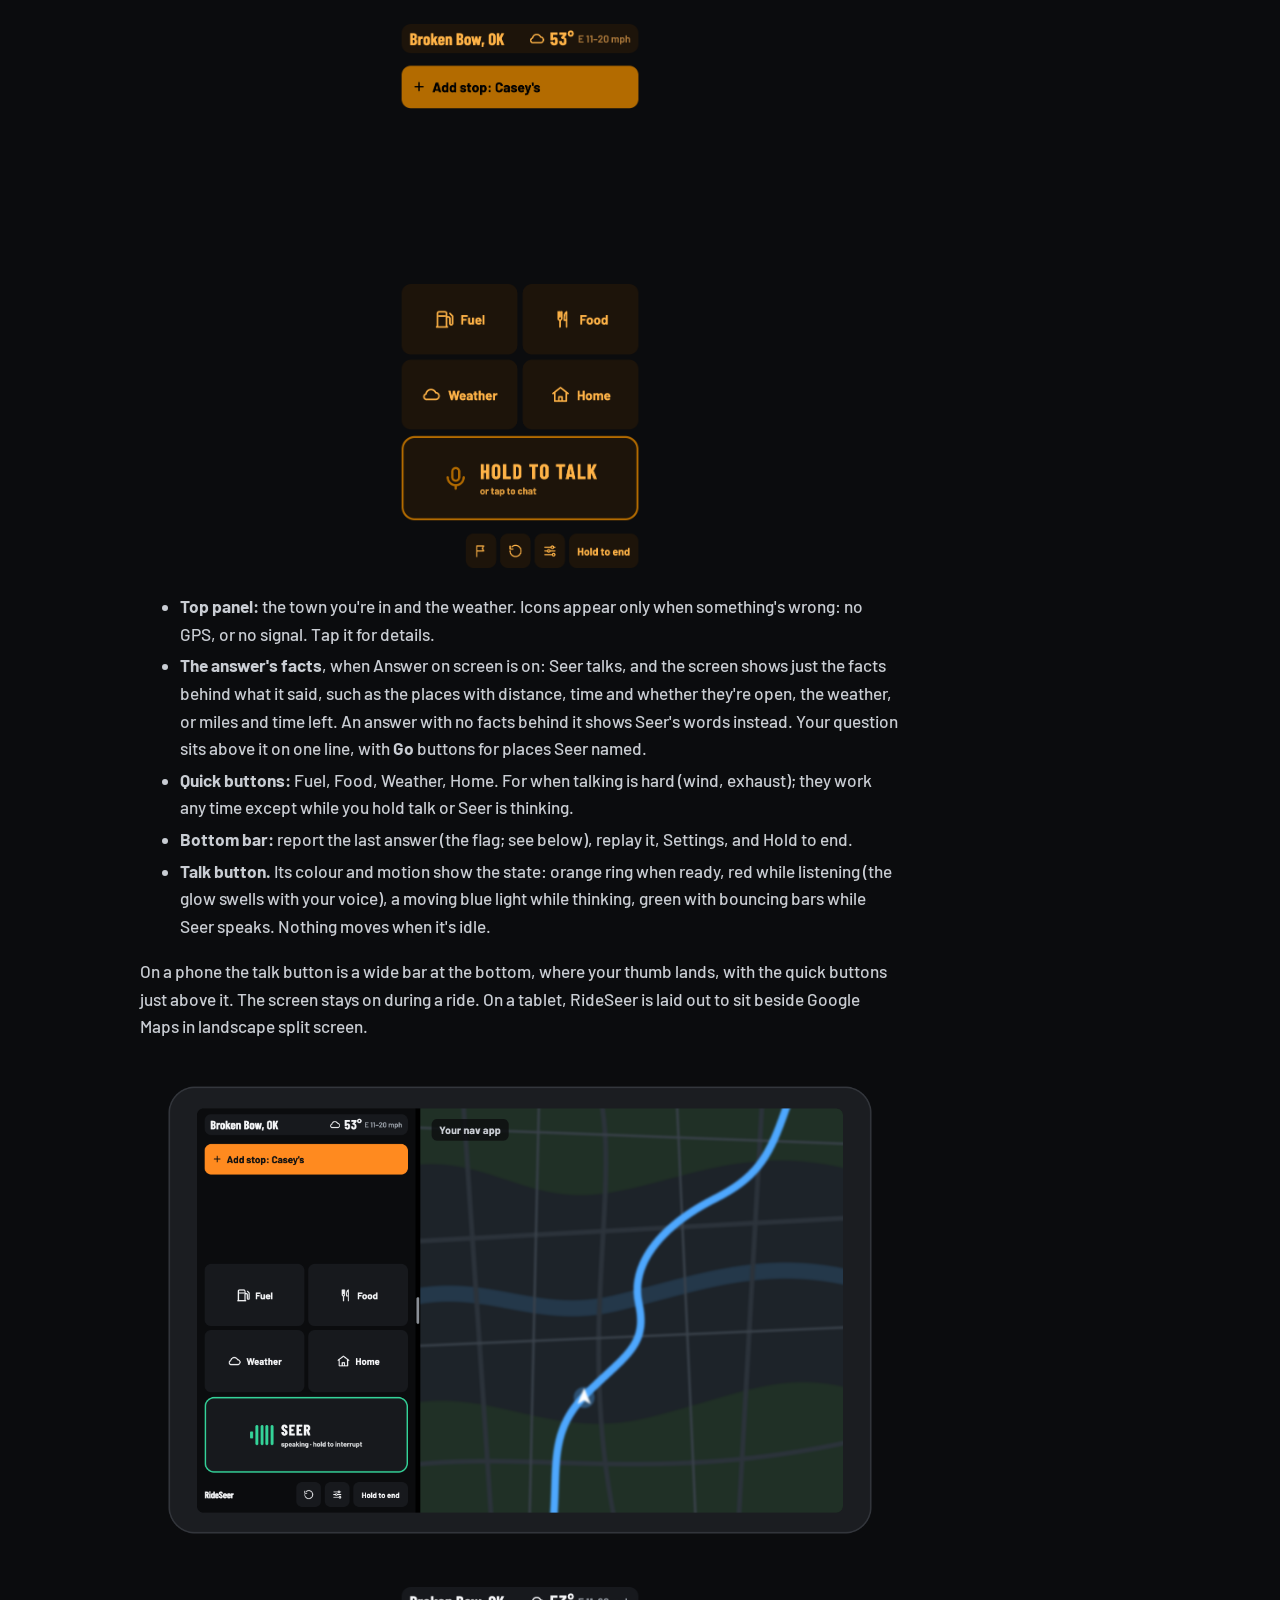
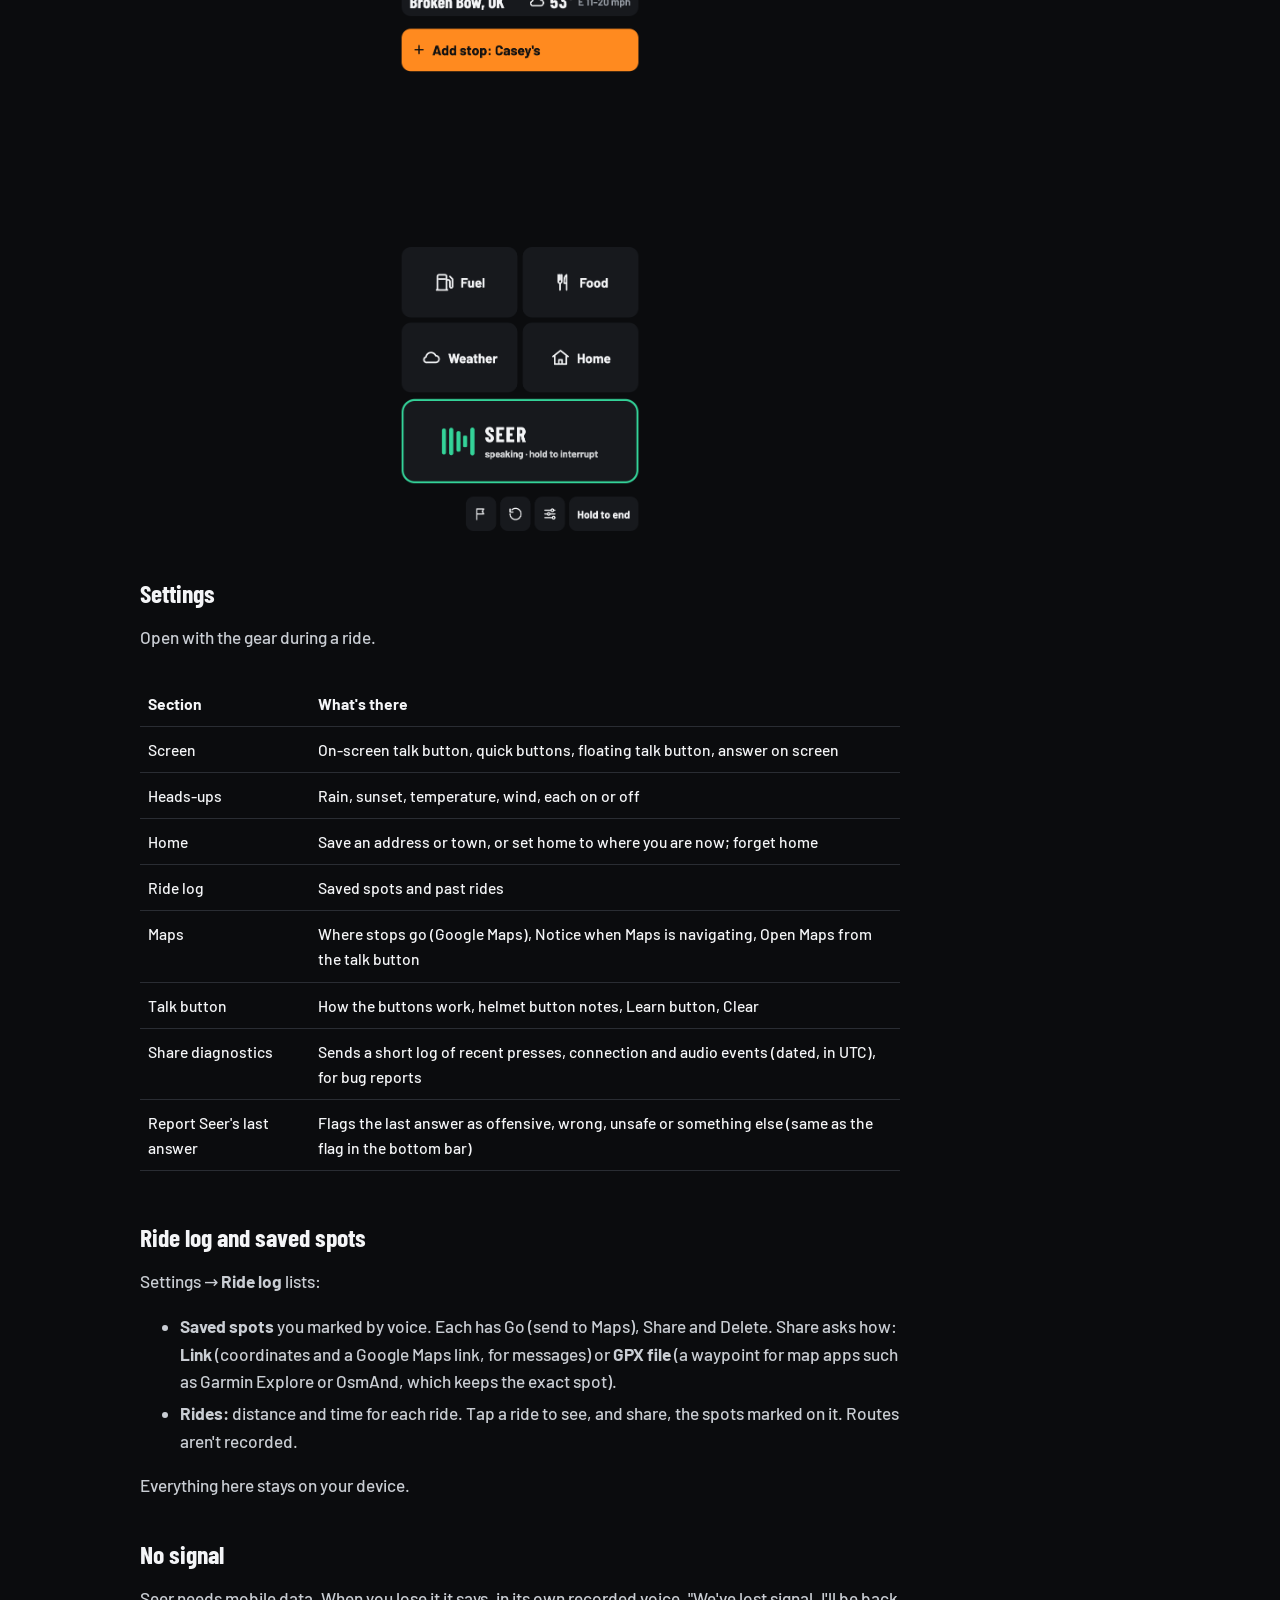
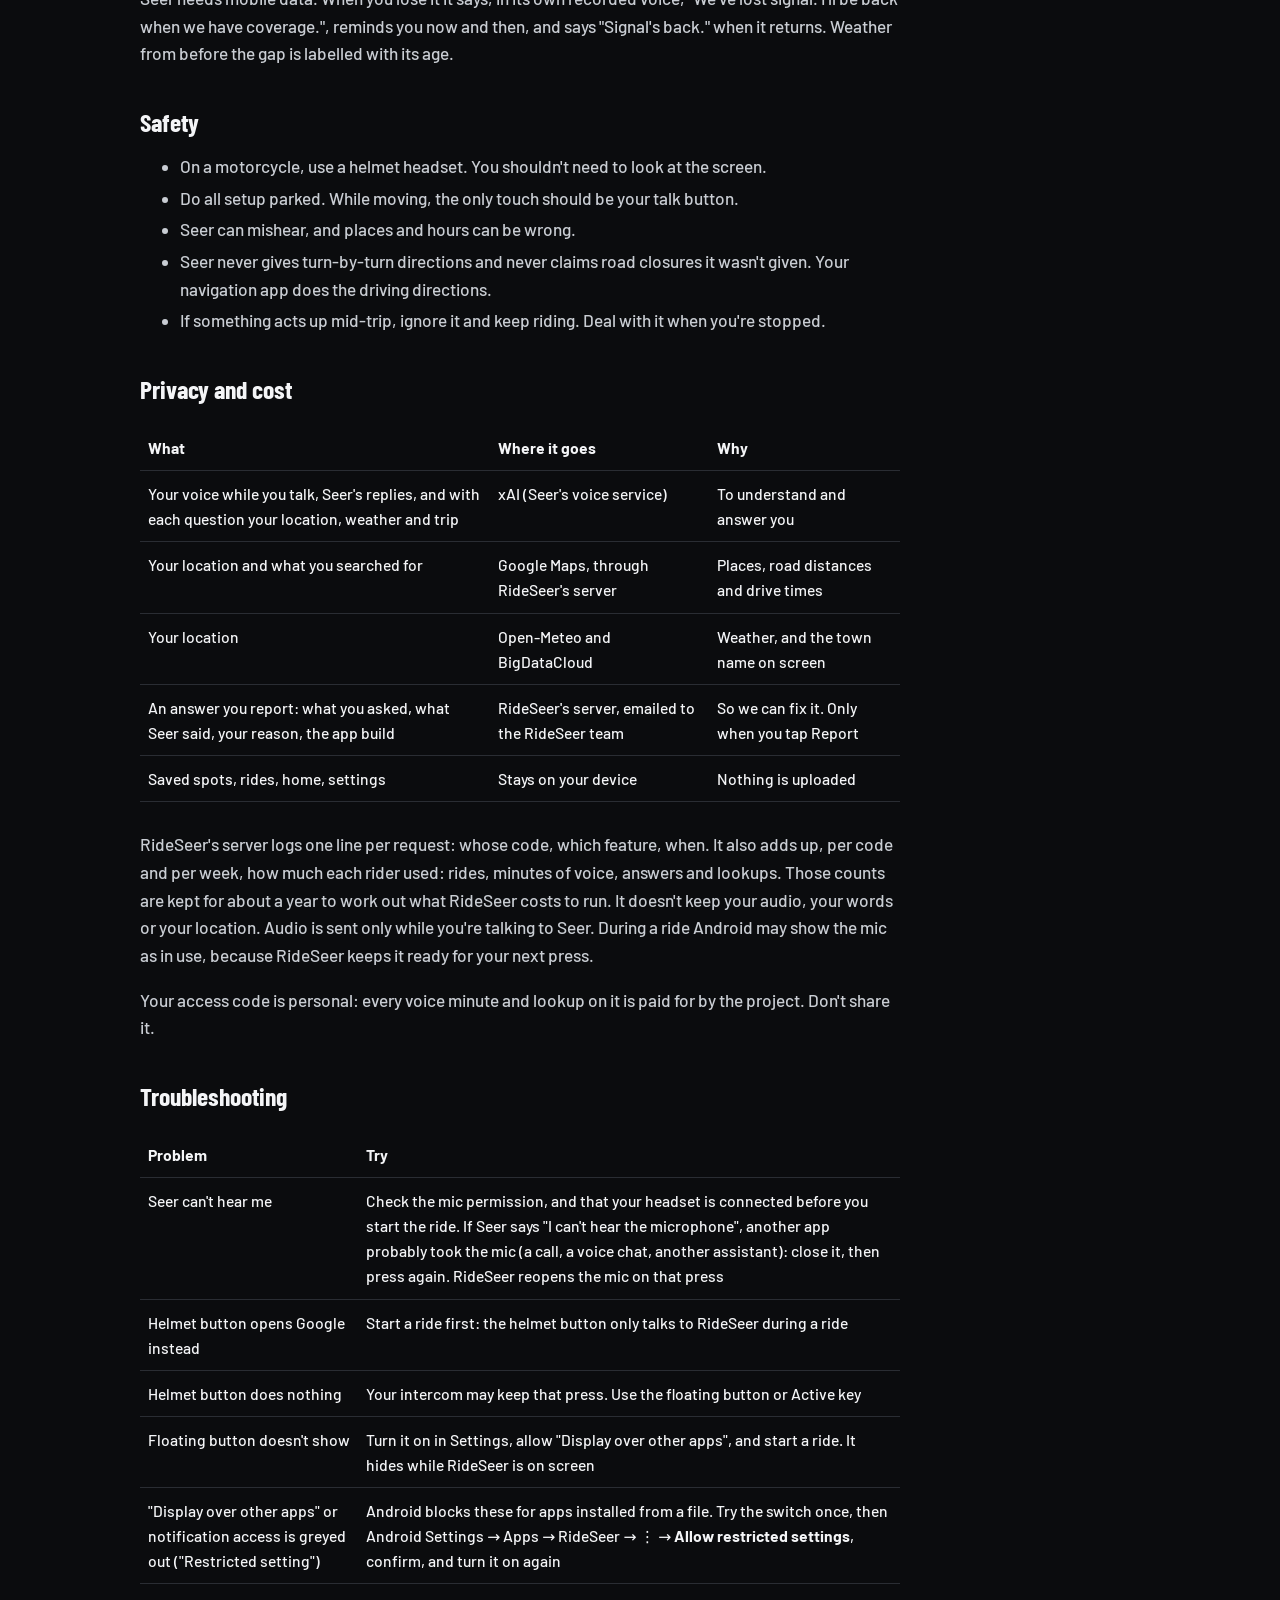
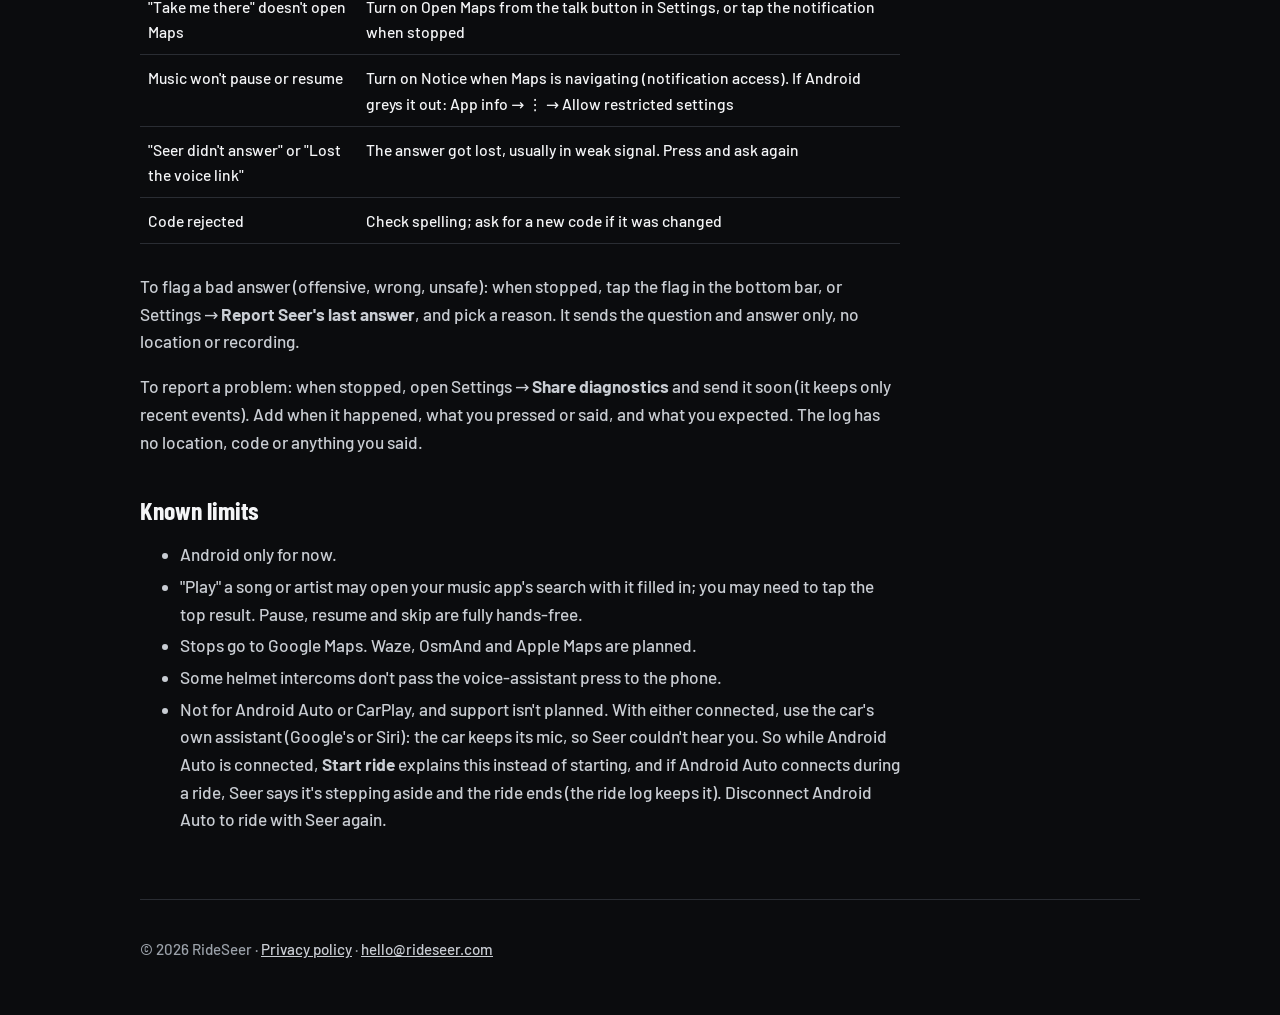
==== commit a5b01c66: "Guide: conversations stay open only for a question" ====
--- a/guide.html
+++ b/guide.html
@@ -35,7 +35,7 @@
       <ol><li>Open RideSeer, enter your code and tap <strong>Start ride</strong>.</li><li>Allow the microphone, location, notifications and Bluetooth ("nearby devices") when Android asks. Without the mic and location, Seer can't hear you or know where you are.</li><li>Pair your helmet headset with the phone as usual. Seer then talks in your helmet and listens on its mic.</li><li>Open <strong>Settings</strong> (the gear) and set up a talk button you can reach with gloves on. See <a href="#talk-buttons">Talk buttons</a>.</li><li>Optional, also in Settings:<ul><li>Save your <strong>Home</strong>, so "take me home" and the Home button work.</li><li>Turn on <strong>Notice when Maps is navigating</strong> (notification access). RideSeer can then tell when Maps has a route, and pause or resume your music.</li><li>Turn on <strong>Open Maps from the talk button</strong> ("Display over other apps"), so Seer can hand a place to Maps while RideSeer is behind it.</li></ul></li><li>Start your route in Google Maps, then switch to it. RideSeer keeps running behind Maps, or beside it in split screen on a tablet.</li></ol>
       <h2 id="talking-to-seer">Talking to Seer</h2>
       <p>Every talk button works the same way:</p>
-      <div class="tablewrap"><table><thead><tr><th>Do this</th><th>What happens</th></tr></thead><tbody><tr><td>Hold, talk, let go</td><td>Seer answers once (push to talk). If its answer asks you something ("Want it as a stop?"), the mic opens for your reply</td></tr><tr><td>Tap once</td><td>A conversation: talk, pause, Seer answers, and the mic reopens for your reply</td></tr><tr><td>Tap again, stay quiet for a few seconds, or say "thanks" / "that's all"</td><td>The conversation ends</td></tr><tr><td>Double tap</td><td>Pauses or resumes your music</td></tr><tr><td>Press while Seer is talking</td><td>It stops, and you can talk</td></tr><tr><td>Fuel, Food, Weather, Home buttons</td><td>Asks for you. Fuel, Food and Home then open a conversation, so you can answer "yes" to "Want it as a stop?"; Weather just answers, and your music comes back. Tap one while Seer is talking, or listening in a conversation, and it asks that instead. Dimmed while you hold talk and while Seer is thinking</td></tr></tbody></table></div>
+      <div class="tablewrap"><table><thead><tr><th>Do this</th><th>What happens</th></tr></thead><tbody><tr><td>Hold, talk, let go</td><td>Seer answers once (push to talk). If its answer asks you something ("Want it as a stop?"), the mic opens for your reply</td></tr><tr><td>Tap once</td><td>A conversation: talk, pause, Seer answers. If Seer asks you something ("Want it as a stop?"), the mic reopens for your reply; otherwise the conversation ends</td></tr><tr><td>Tap again, stay quiet for a few seconds, or say "thanks" / "that's all"</td><td>The conversation ends</td></tr><tr><td>Double tap</td><td>Pauses or resumes your music</td></tr><tr><td>Press while Seer is talking</td><td>It stops, and you can talk</td></tr><tr><td>Fuel, Food, Weather, Home buttons</td><td>Asks for you. Fuel, Food and Home then open a conversation, so you can answer "yes" to "Want it as a stop?"; Weather just answers, and your music comes back. Tap one while Seer is talking, or listening in a conversation, and it asks that instead. Dimmed while you hold talk and while Seer is thinking</td></tr></tbody></table></div>
       <p class="guide__shot"><img class="guide__img" src="img/guide/convo.png" alt="A conversation in progress" loading="lazy"></p>
       <p>If a lookup runs long, Seer says it's still on it ("Still digging. One moment.") rather than going quiet.</p>
       <h3 id="talk-buttons">Talk buttons</h3>
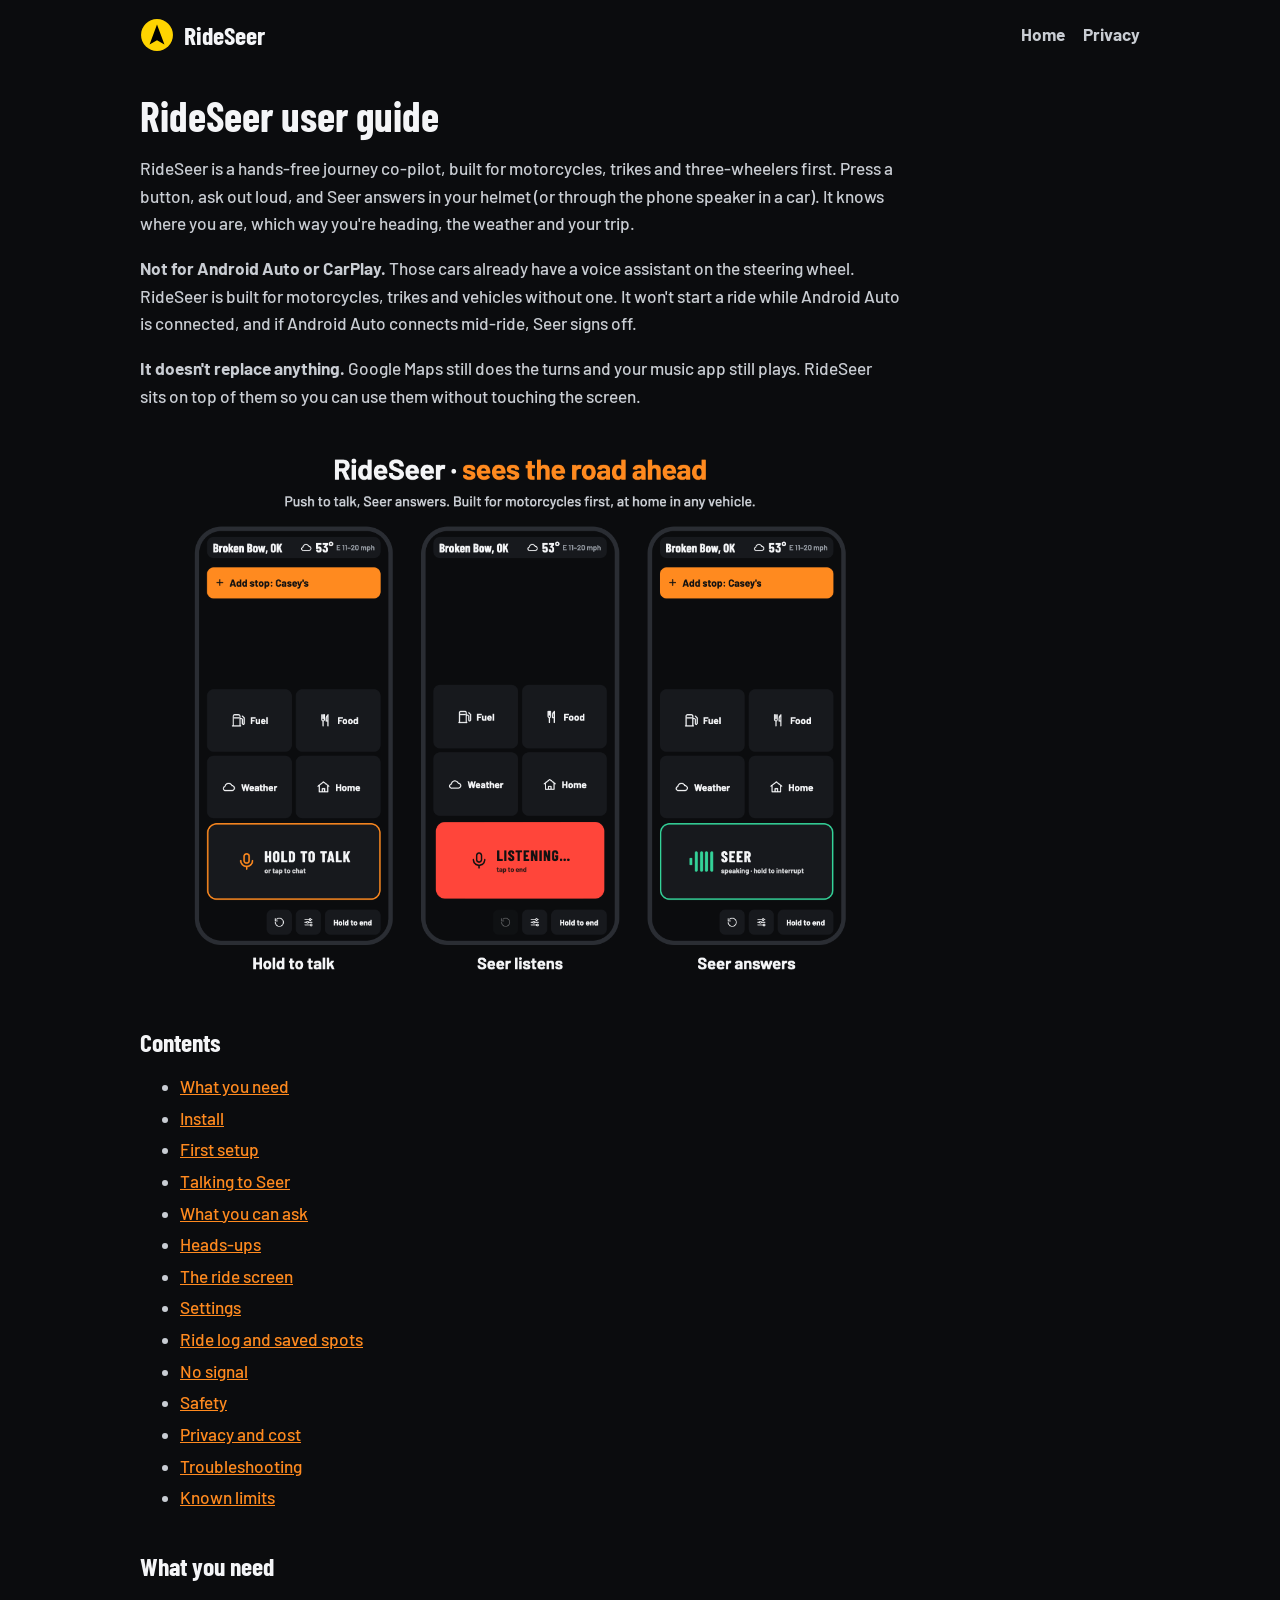
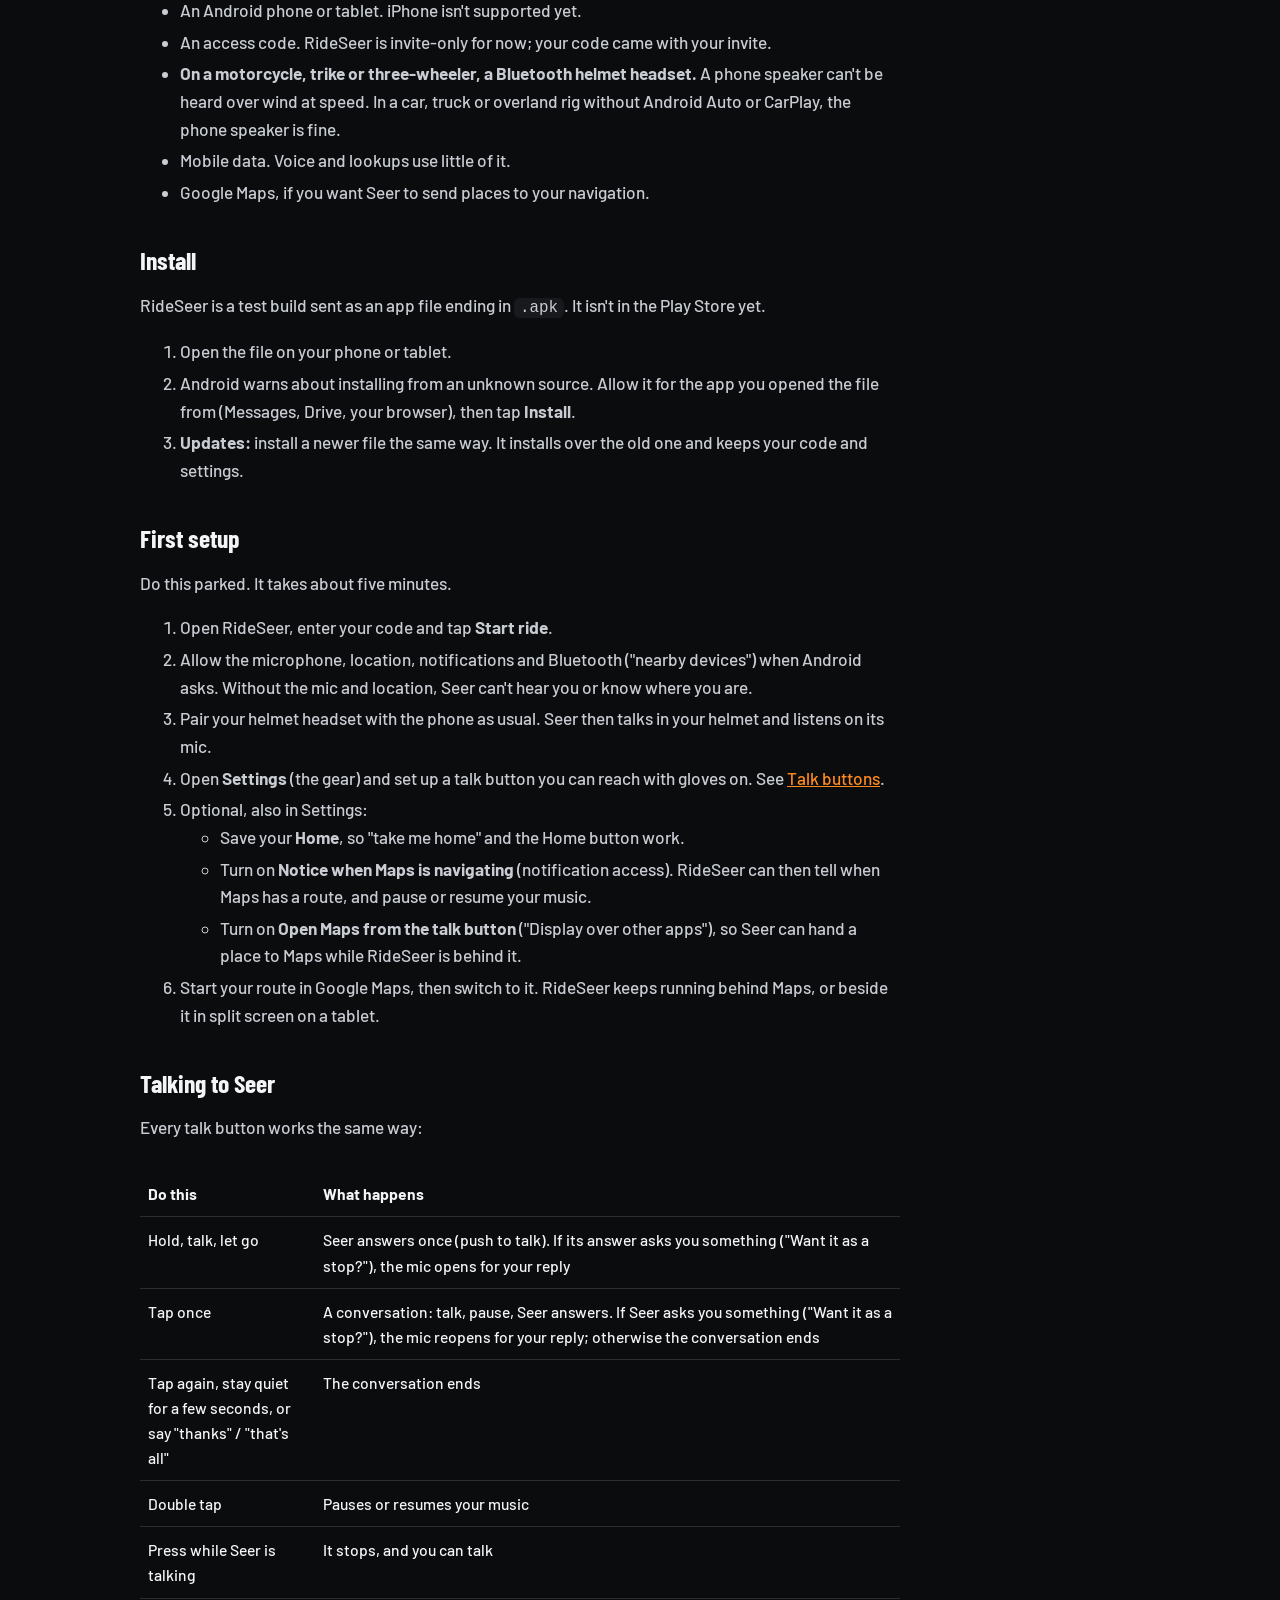
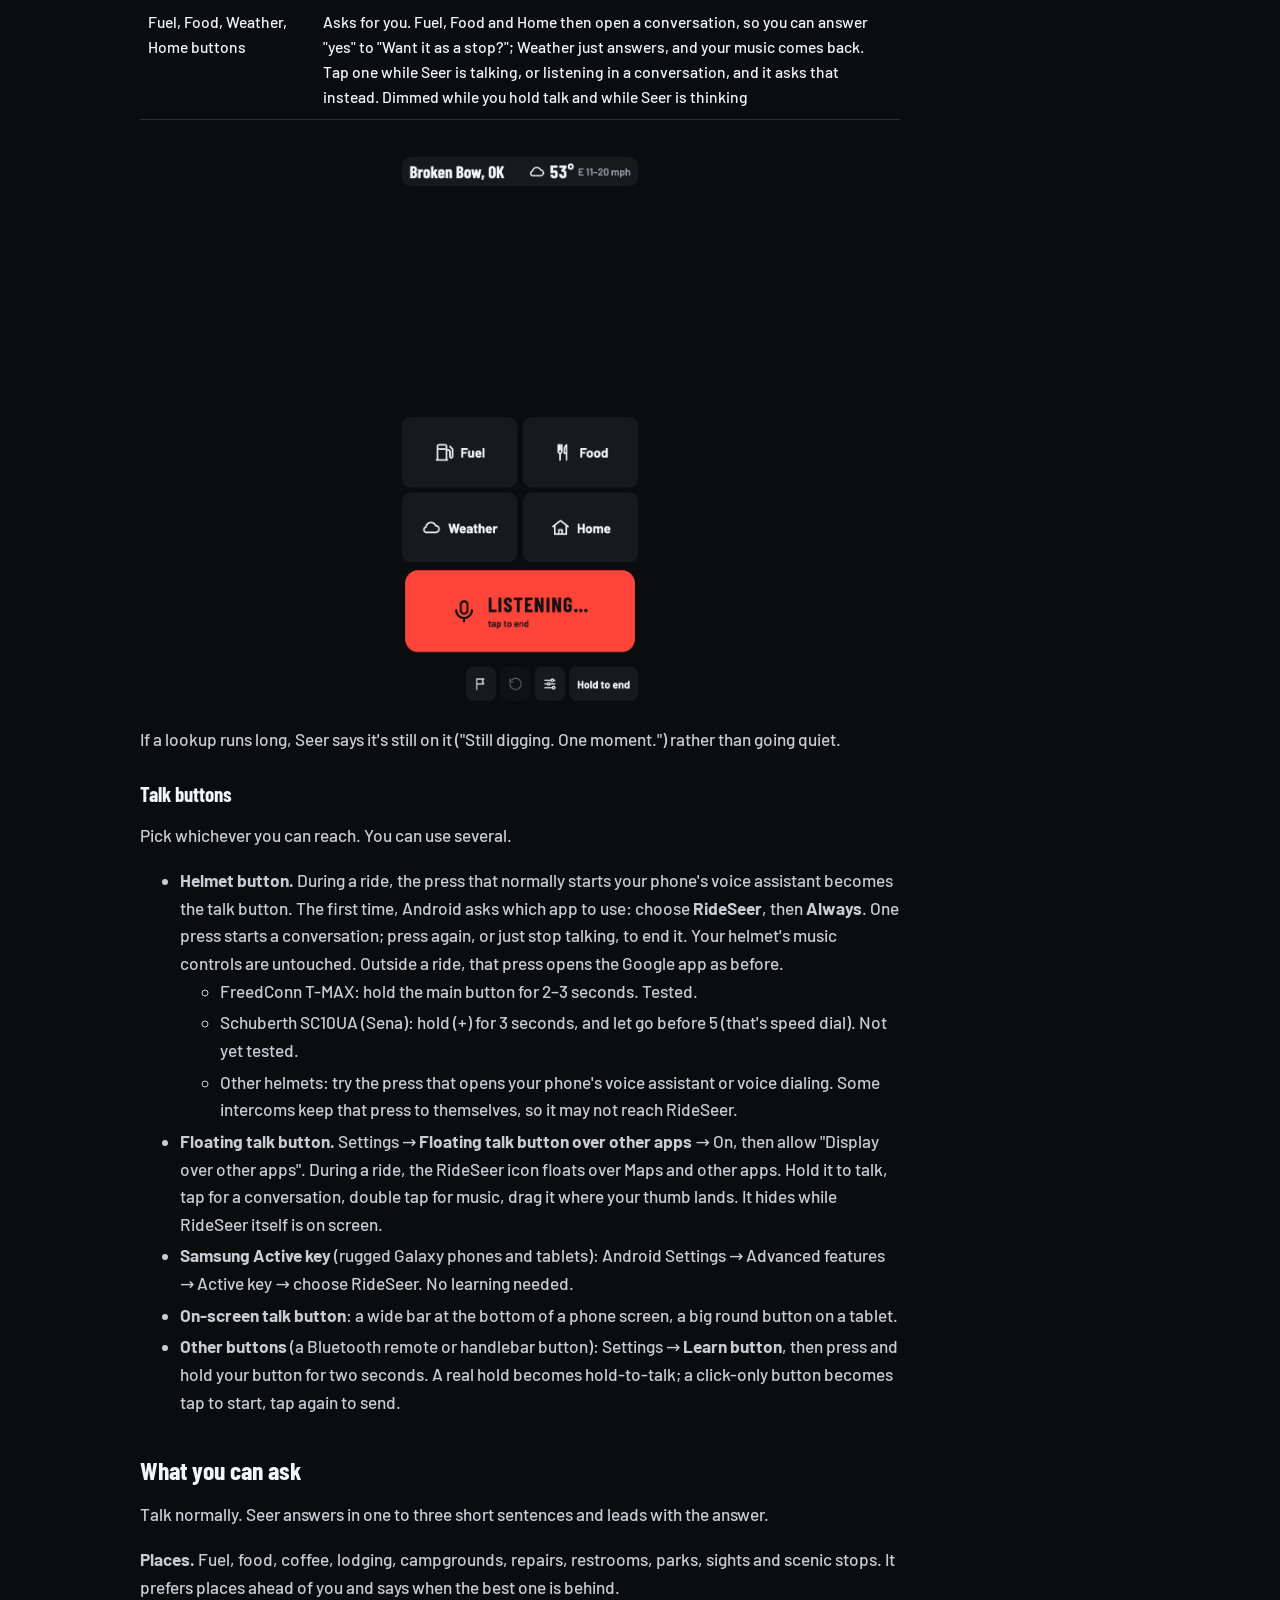
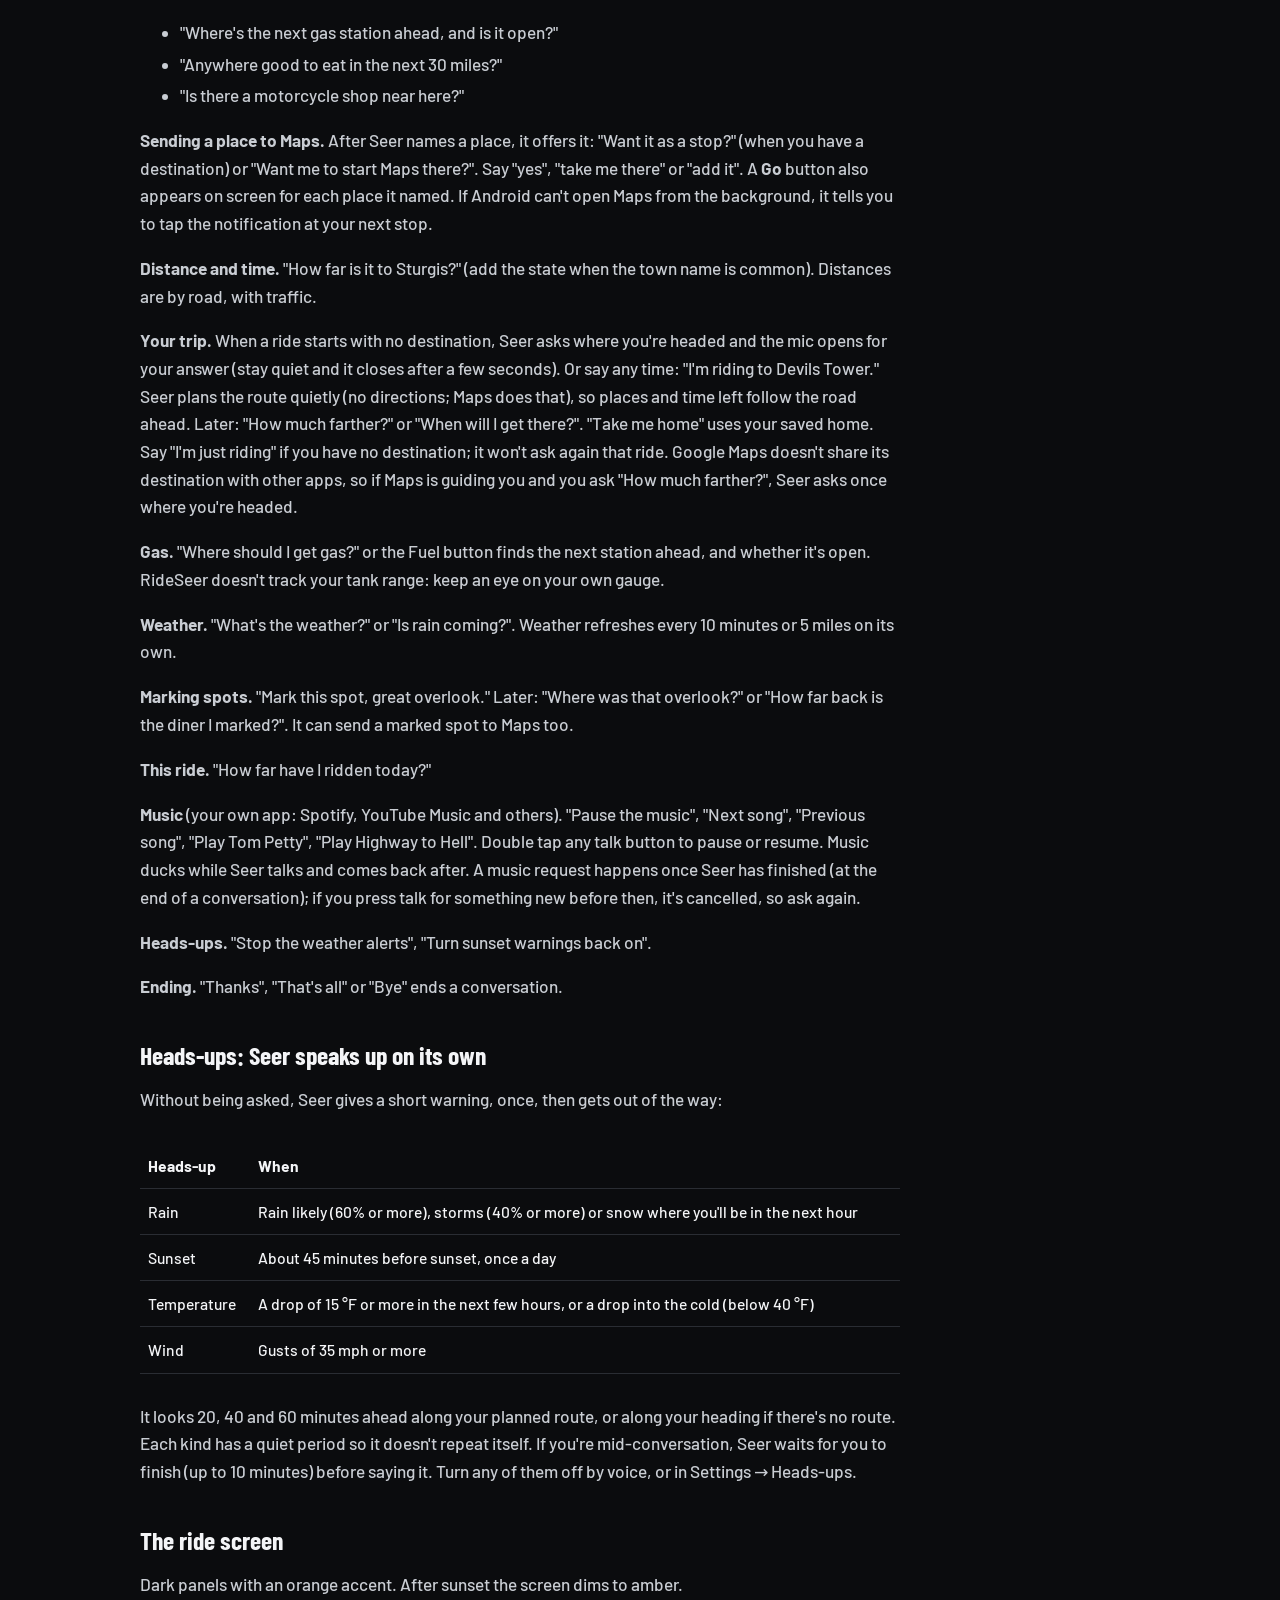
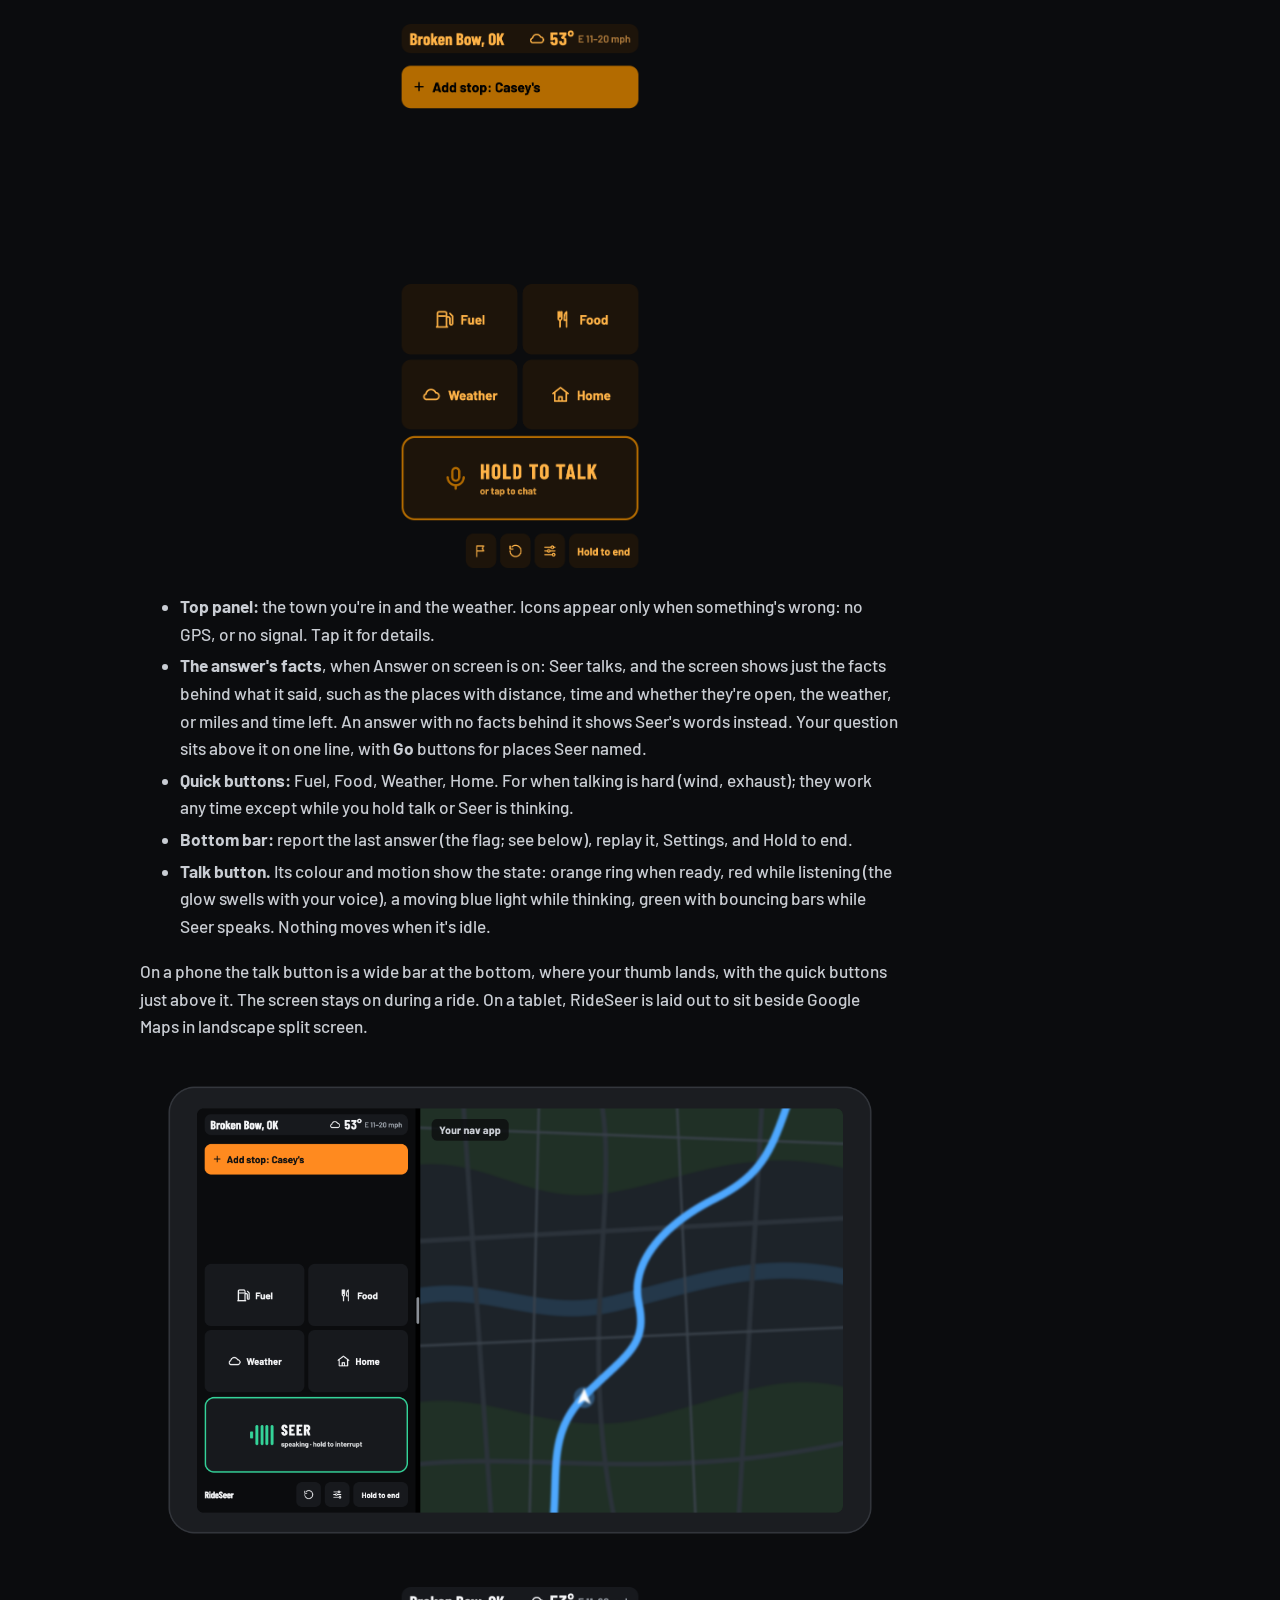
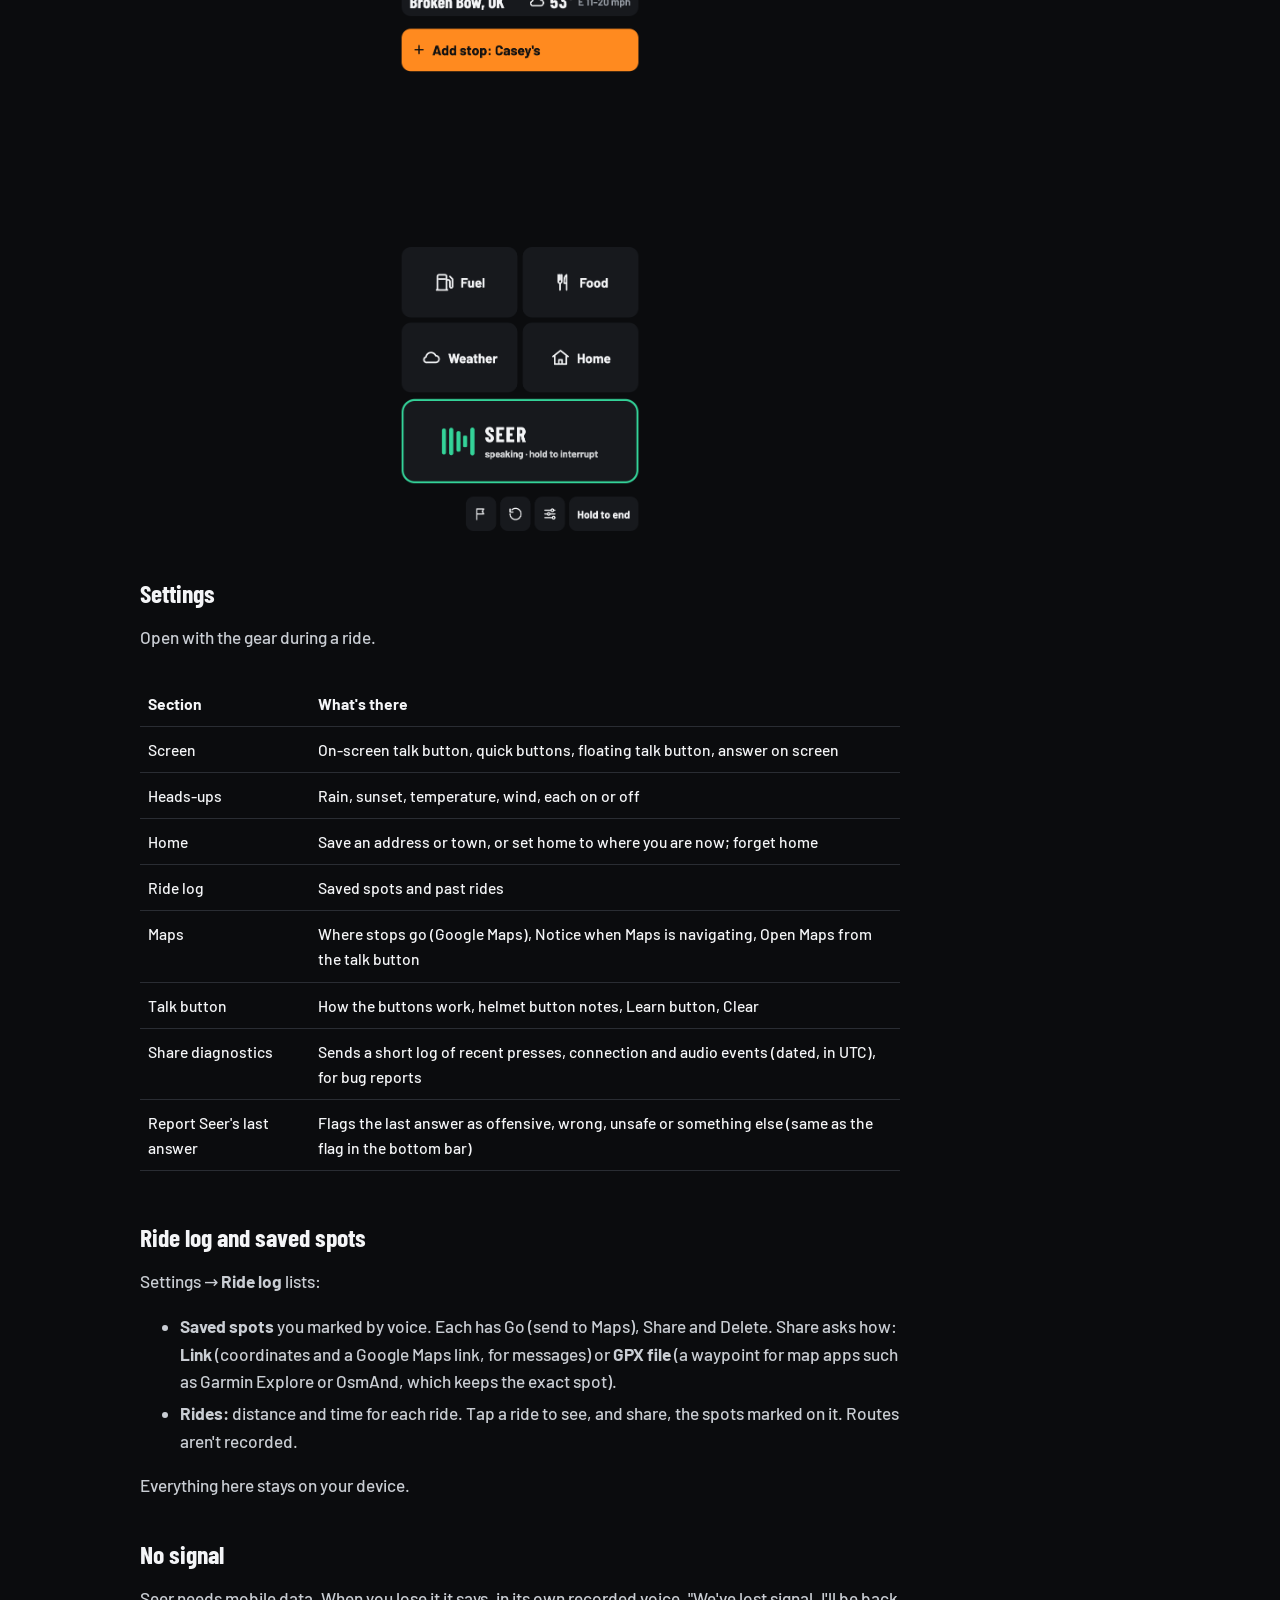
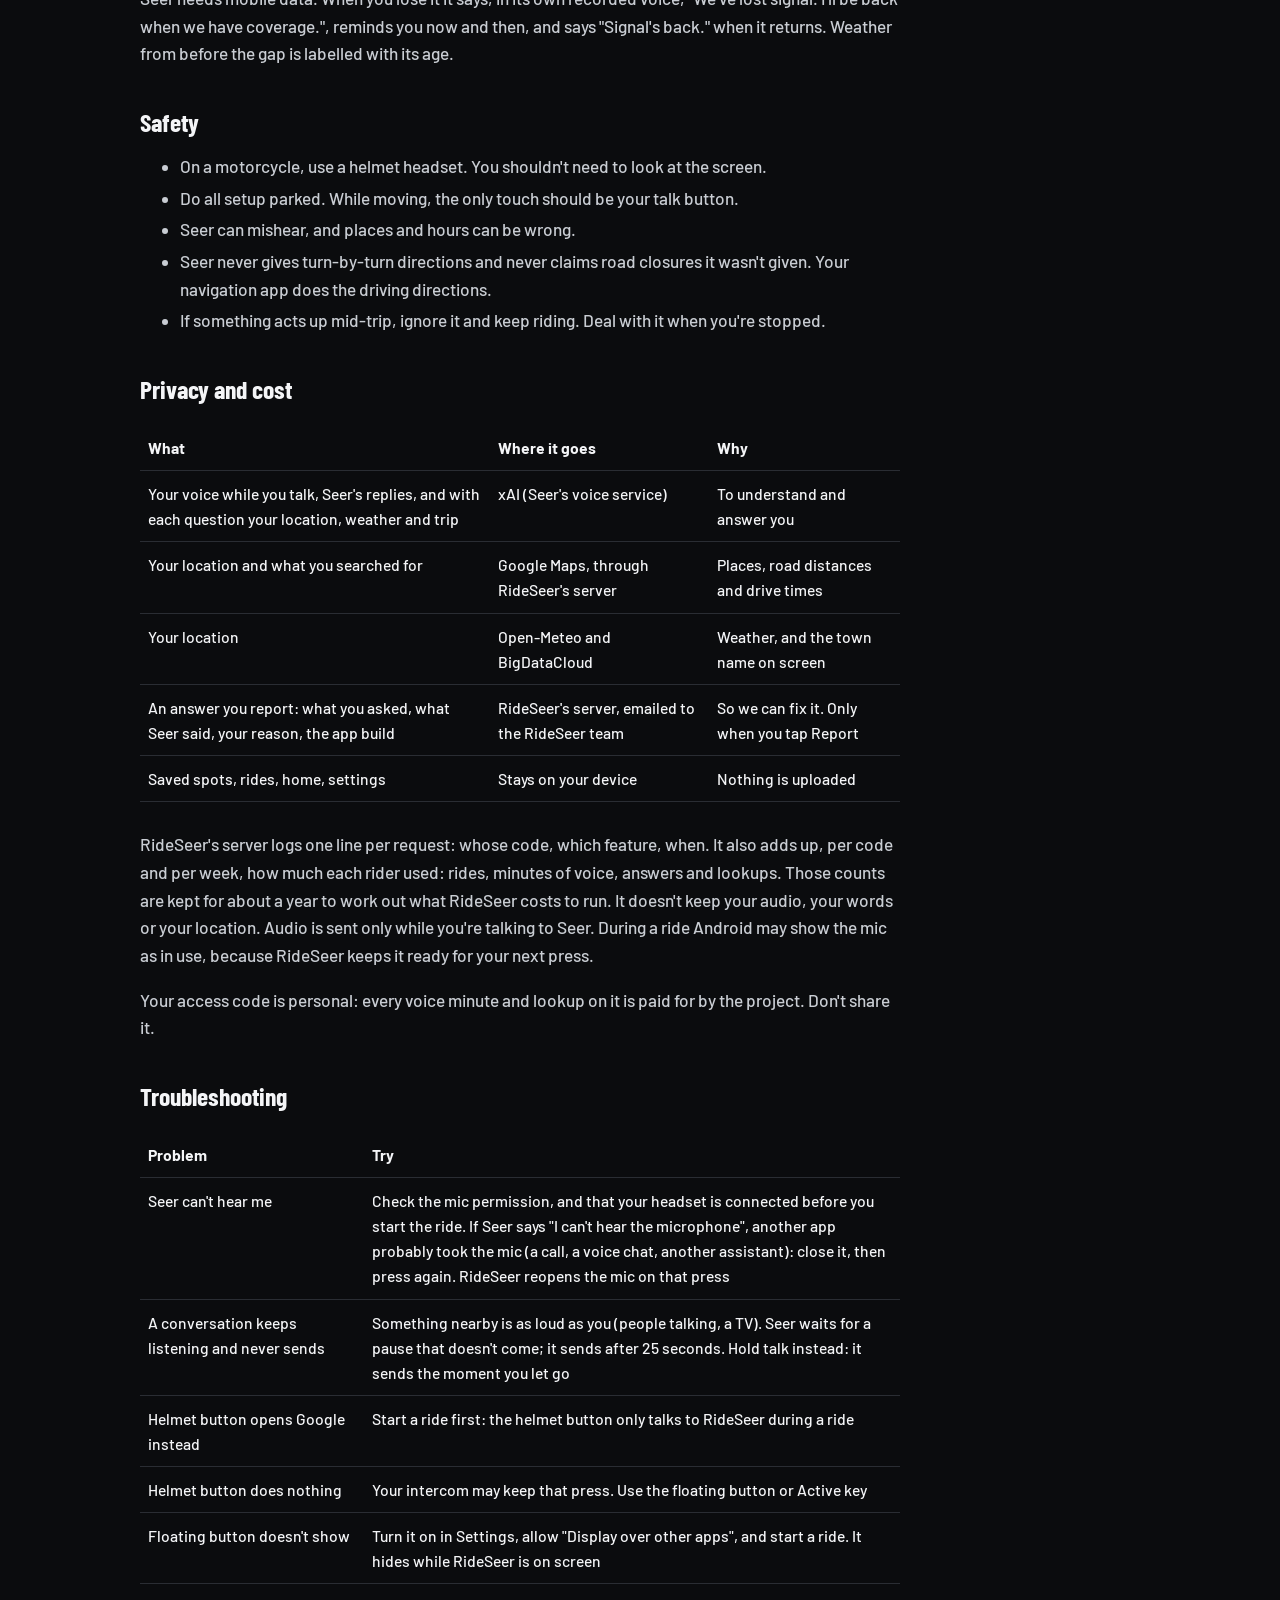
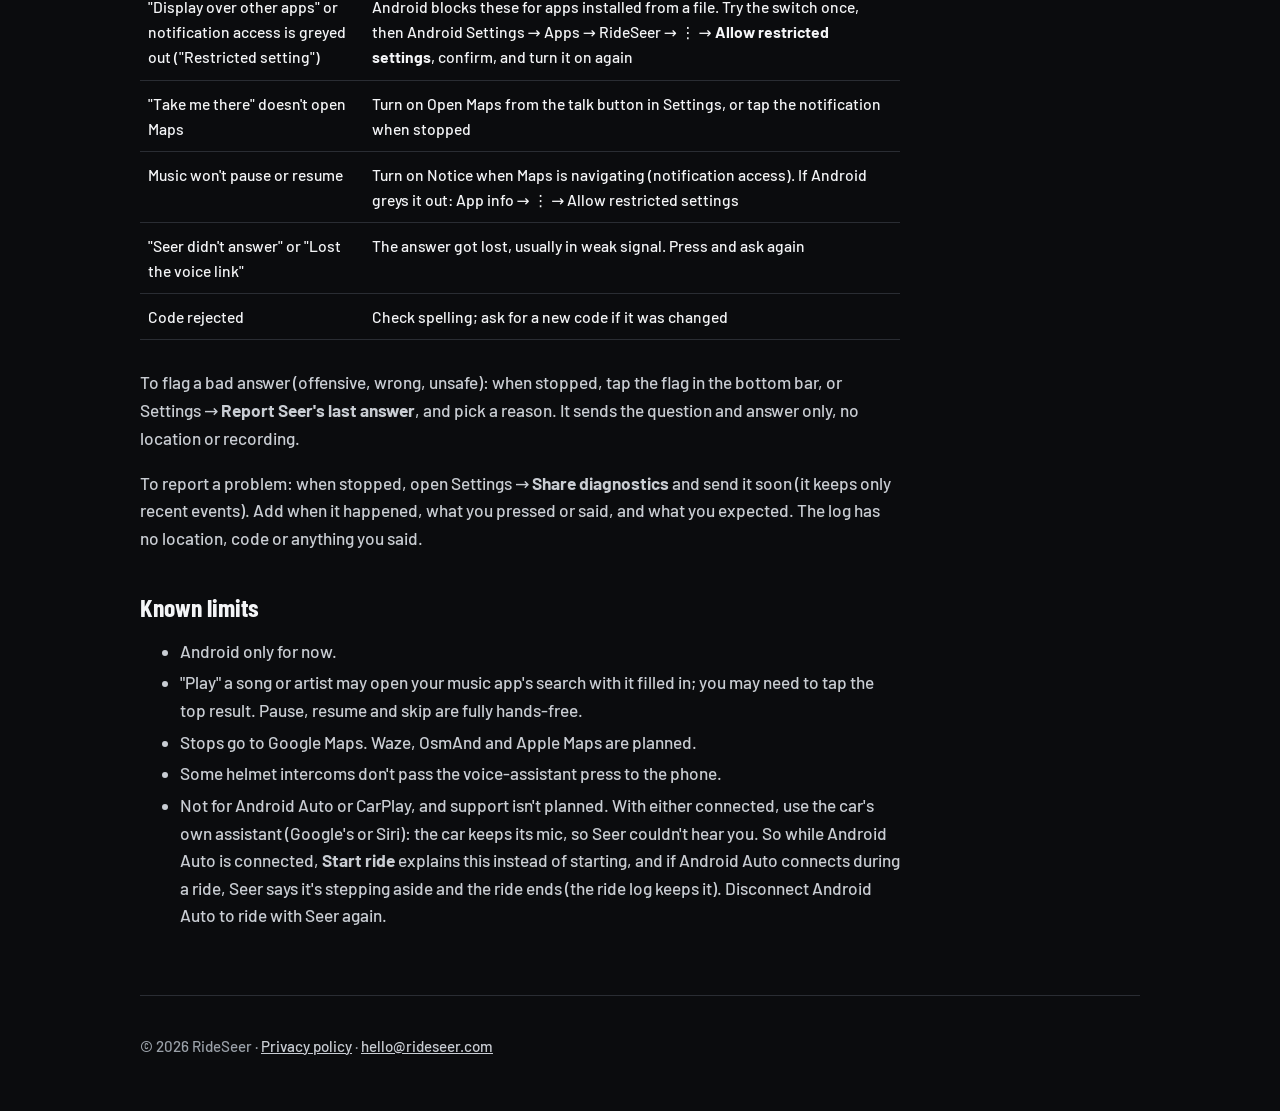
==== commit 4291c85a: "Guide: background talk tip" ====
--- a/guide.html
+++ b/guide.html
@@ -82,7 +82,7 @@
       <p>RideSeer's server logs one line per request: whose code, which feature, when. It also adds up, per code and per week, how much each rider used: rides, minutes of voice, answers and lookups. Those counts are kept for about a year to work out what RideSeer costs to run. It doesn't keep your audio, your words or your location. Audio is sent only while you're talking to Seer. During a ride Android may show the mic as in use, because RideSeer keeps it ready for your next press.</p>
       <p>Your access code is personal: every voice minute and lookup on it is paid for by the project. Don't share it.</p>
       <h2 id="troubleshooting">Troubleshooting</h2>
-      <div class="tablewrap"><table><thead><tr><th>Problem</th><th>Try</th></tr></thead><tbody><tr><td>Seer can't hear me</td><td>Check the mic permission, and that your headset is connected before you start the ride. If Seer says "I can't hear the microphone", another app probably took the mic (a call, a voice chat, another assistant): close it, then press again. RideSeer reopens the mic on that press</td></tr><tr><td>Helmet button opens Google instead</td><td>Start a ride first: the helmet button only talks to RideSeer during a ride</td></tr><tr><td>Helmet button does nothing</td><td>Your intercom may keep that press. Use the floating button or Active key</td></tr><tr><td>Floating button doesn't show</td><td>Turn it on in Settings, allow "Display over other apps", and start a ride. It hides while RideSeer is on screen</td></tr><tr><td>"Display over other apps" or notification access is greyed out ("Restricted setting")</td><td>Android blocks these for apps installed from a file. Try the switch once, then Android Settings → Apps → RideSeer → ⋮ → <strong>Allow restricted settings</strong>, confirm, and turn it on again</td></tr><tr><td>"Take me there" doesn't open Maps</td><td>Turn on Open Maps from the talk button in Settings, or tap the notification when stopped</td></tr><tr><td>Music won't pause or resume</td><td>Turn on Notice when Maps is navigating (notification access). If Android greys it out: App info → ⋮ → Allow restricted settings</td></tr><tr><td>"Seer didn't answer" or "Lost the voice link"</td><td>The answer got lost, usually in weak signal. Press and ask again</td></tr><tr><td>Code rejected</td><td>Check spelling; ask for a new code if it was changed</td></tr></tbody></table></div>
+      <div class="tablewrap"><table><thead><tr><th>Problem</th><th>Try</th></tr></thead><tbody><tr><td>Seer can't hear me</td><td>Check the mic permission, and that your headset is connected before you start the ride. If Seer says "I can't hear the microphone", another app probably took the mic (a call, a voice chat, another assistant): close it, then press again. RideSeer reopens the mic on that press</td></tr><tr><td>A conversation keeps listening and never sends</td><td>Something nearby is as loud as you (people talking, a TV). Seer waits for a pause that doesn't come; it sends after 25 seconds. Hold talk instead: it sends the moment you let go</td></tr><tr><td>Helmet button opens Google instead</td><td>Start a ride first: the helmet button only talks to RideSeer during a ride</td></tr><tr><td>Helmet button does nothing</td><td>Your intercom may keep that press. Use the floating button or Active key</td></tr><tr><td>Floating button doesn't show</td><td>Turn it on in Settings, allow "Display over other apps", and start a ride. It hides while RideSeer is on screen</td></tr><tr><td>"Display over other apps" or notification access is greyed out ("Restricted setting")</td><td>Android blocks these for apps installed from a file. Try the switch once, then Android Settings → Apps → RideSeer → ⋮ → <strong>Allow restricted settings</strong>, confirm, and turn it on again</td></tr><tr><td>"Take me there" doesn't open Maps</td><td>Turn on Open Maps from the talk button in Settings, or tap the notification when stopped</td></tr><tr><td>Music won't pause or resume</td><td>Turn on Notice when Maps is navigating (notification access). If Android greys it out: App info → ⋮ → Allow restricted settings</td></tr><tr><td>"Seer didn't answer" or "Lost the voice link"</td><td>The answer got lost, usually in weak signal. Press and ask again</td></tr><tr><td>Code rejected</td><td>Check spelling; ask for a new code if it was changed</td></tr></tbody></table></div>
       <p>To flag a bad answer (offensive, wrong, unsafe): when stopped, tap the flag in the bottom bar, or Settings → <strong>Report Seer's last answer</strong>, and pick a reason. It sends the question and answer only, no location or recording.</p>
       <p>To report a problem: when stopped, open Settings → <strong>Share diagnostics</strong> and send it soon (it keeps only recent events). Add when it happened, what you pressed or said, and what you expected. The log has no location, code or anything you said.</p>
       <h2 id="known-limits">Known limits</h2>
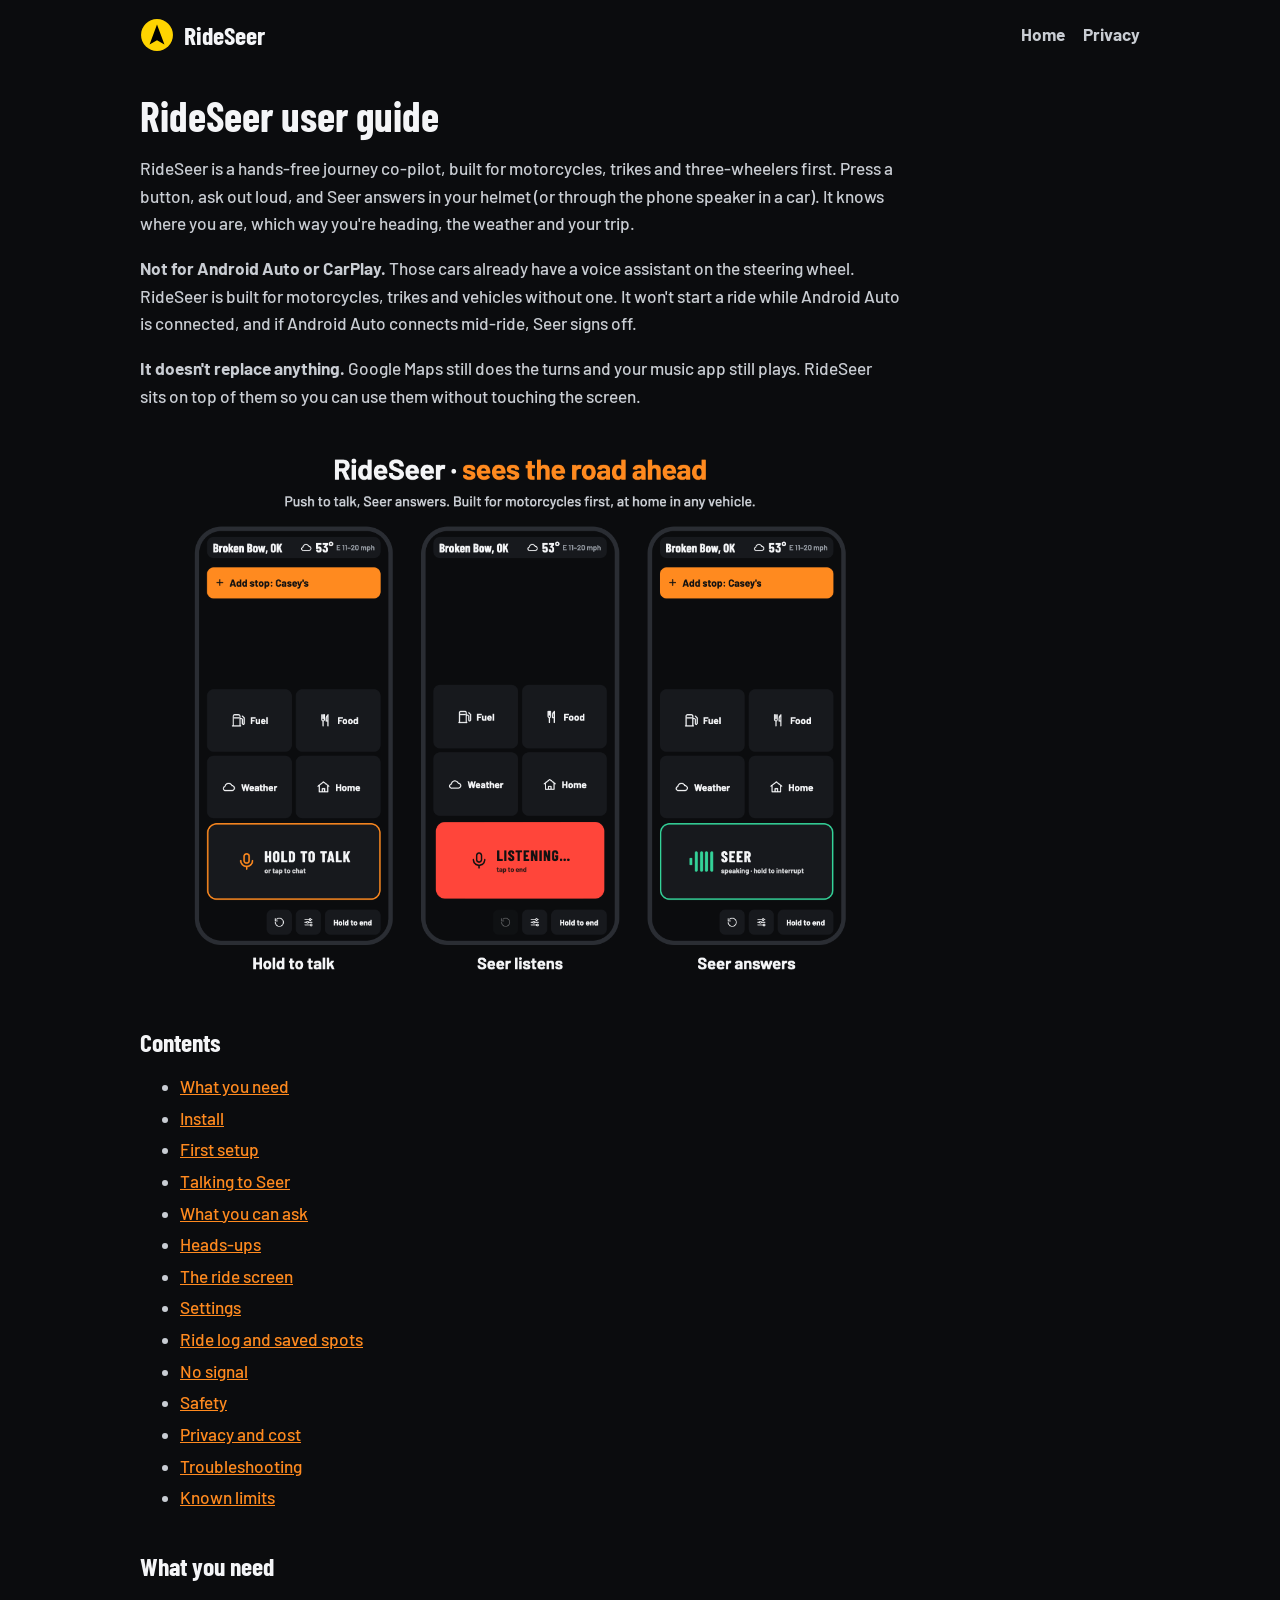
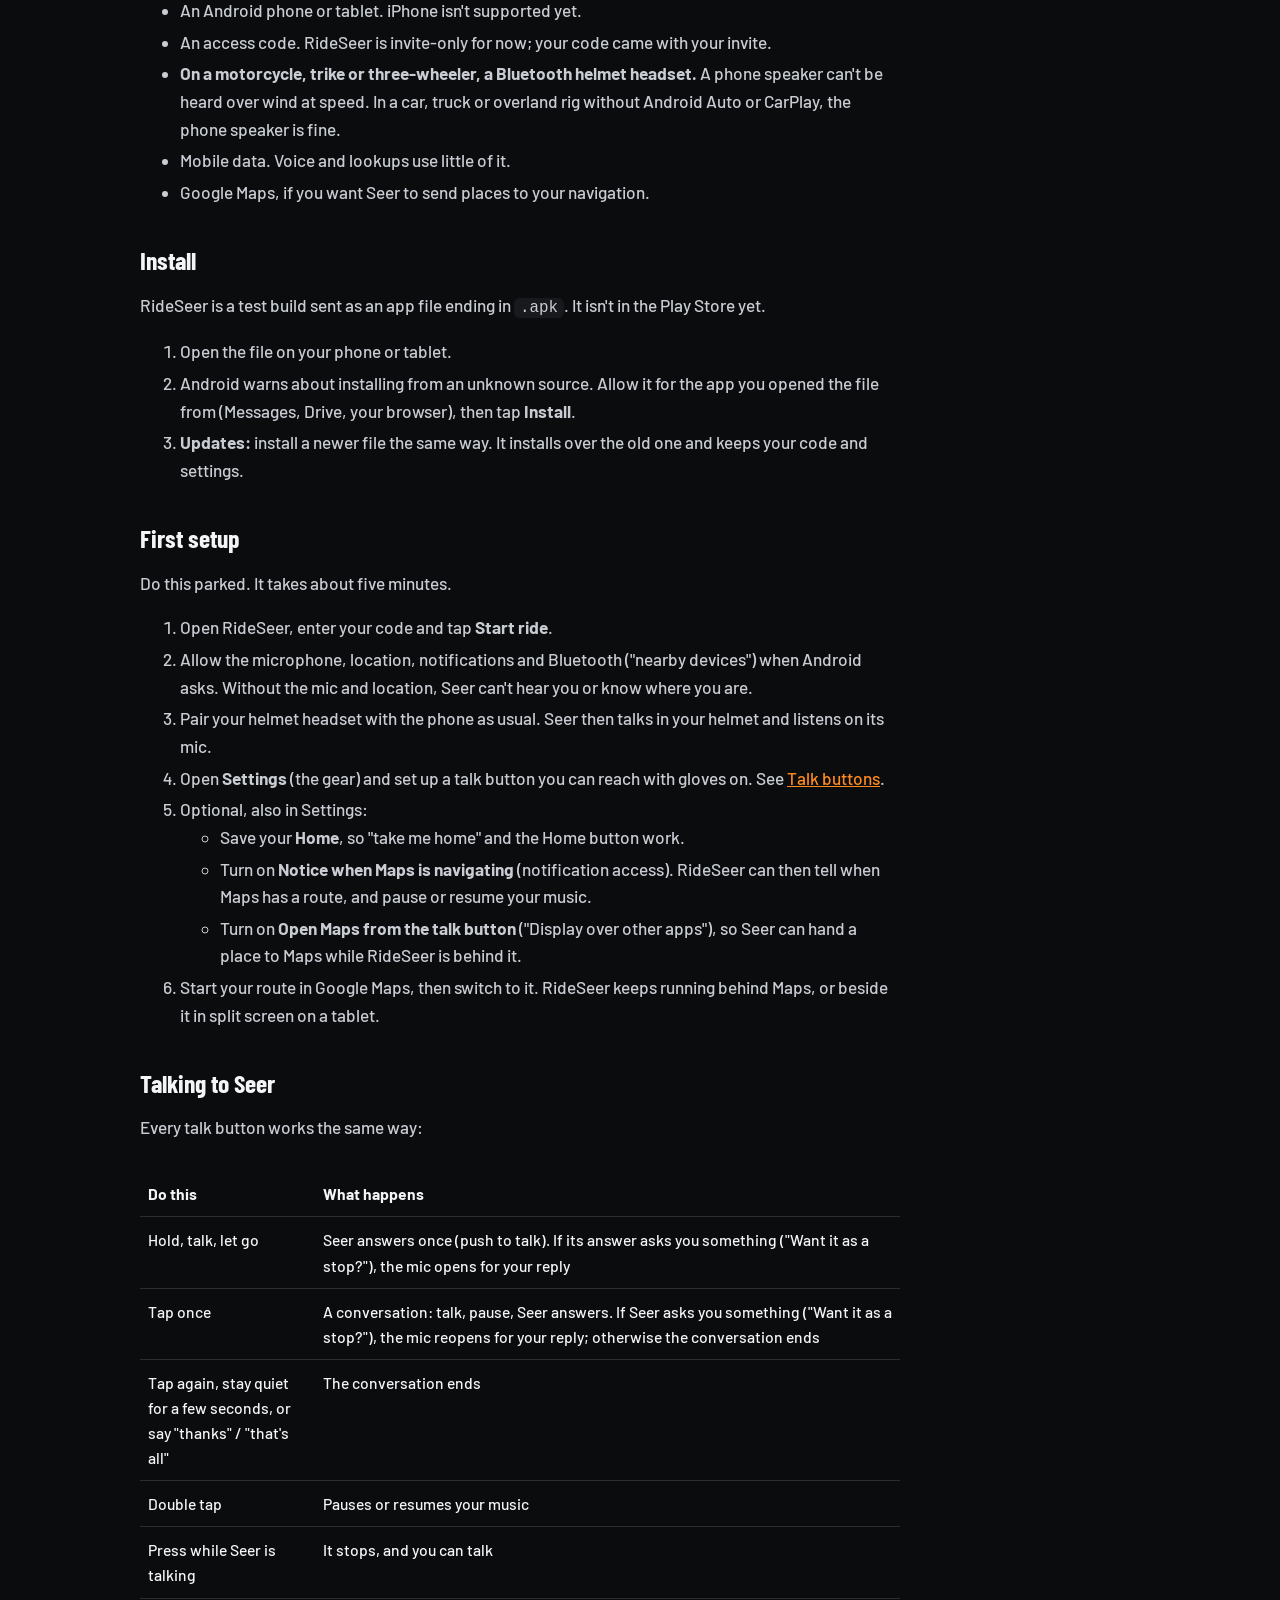
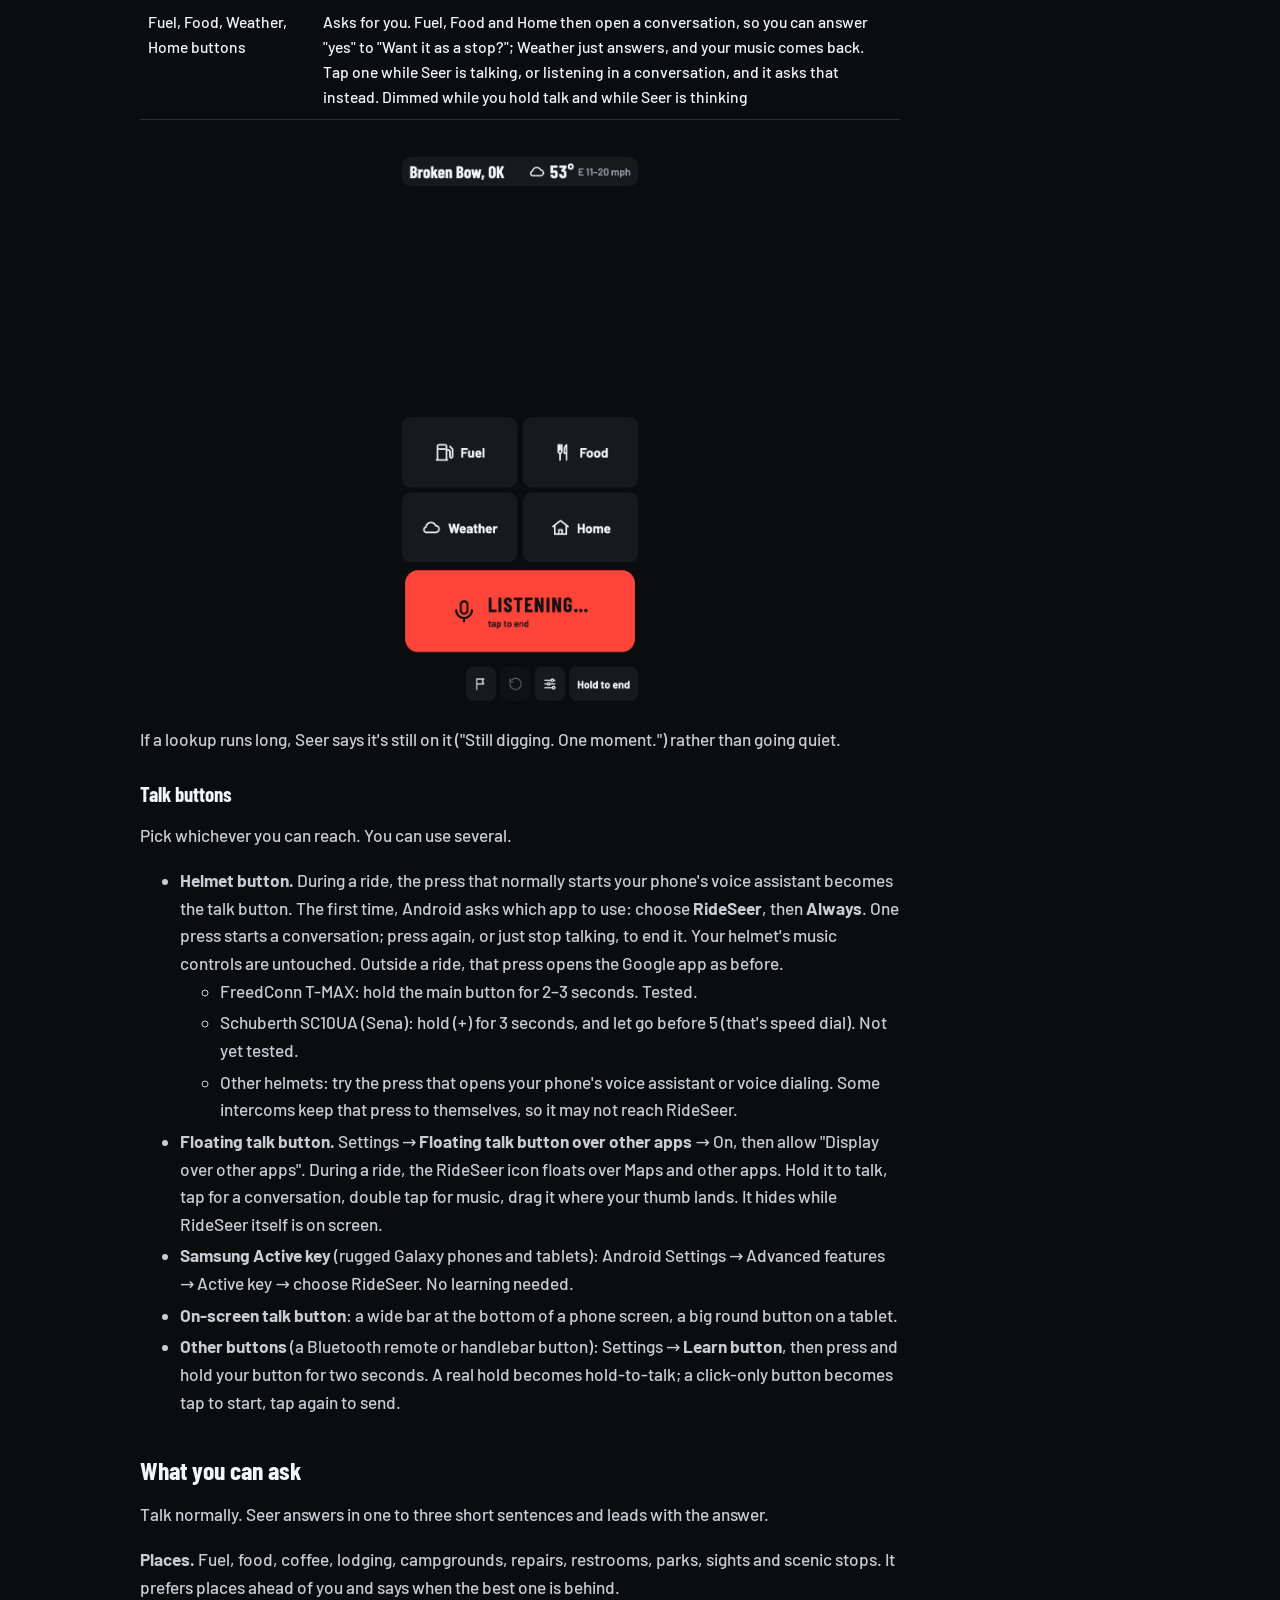
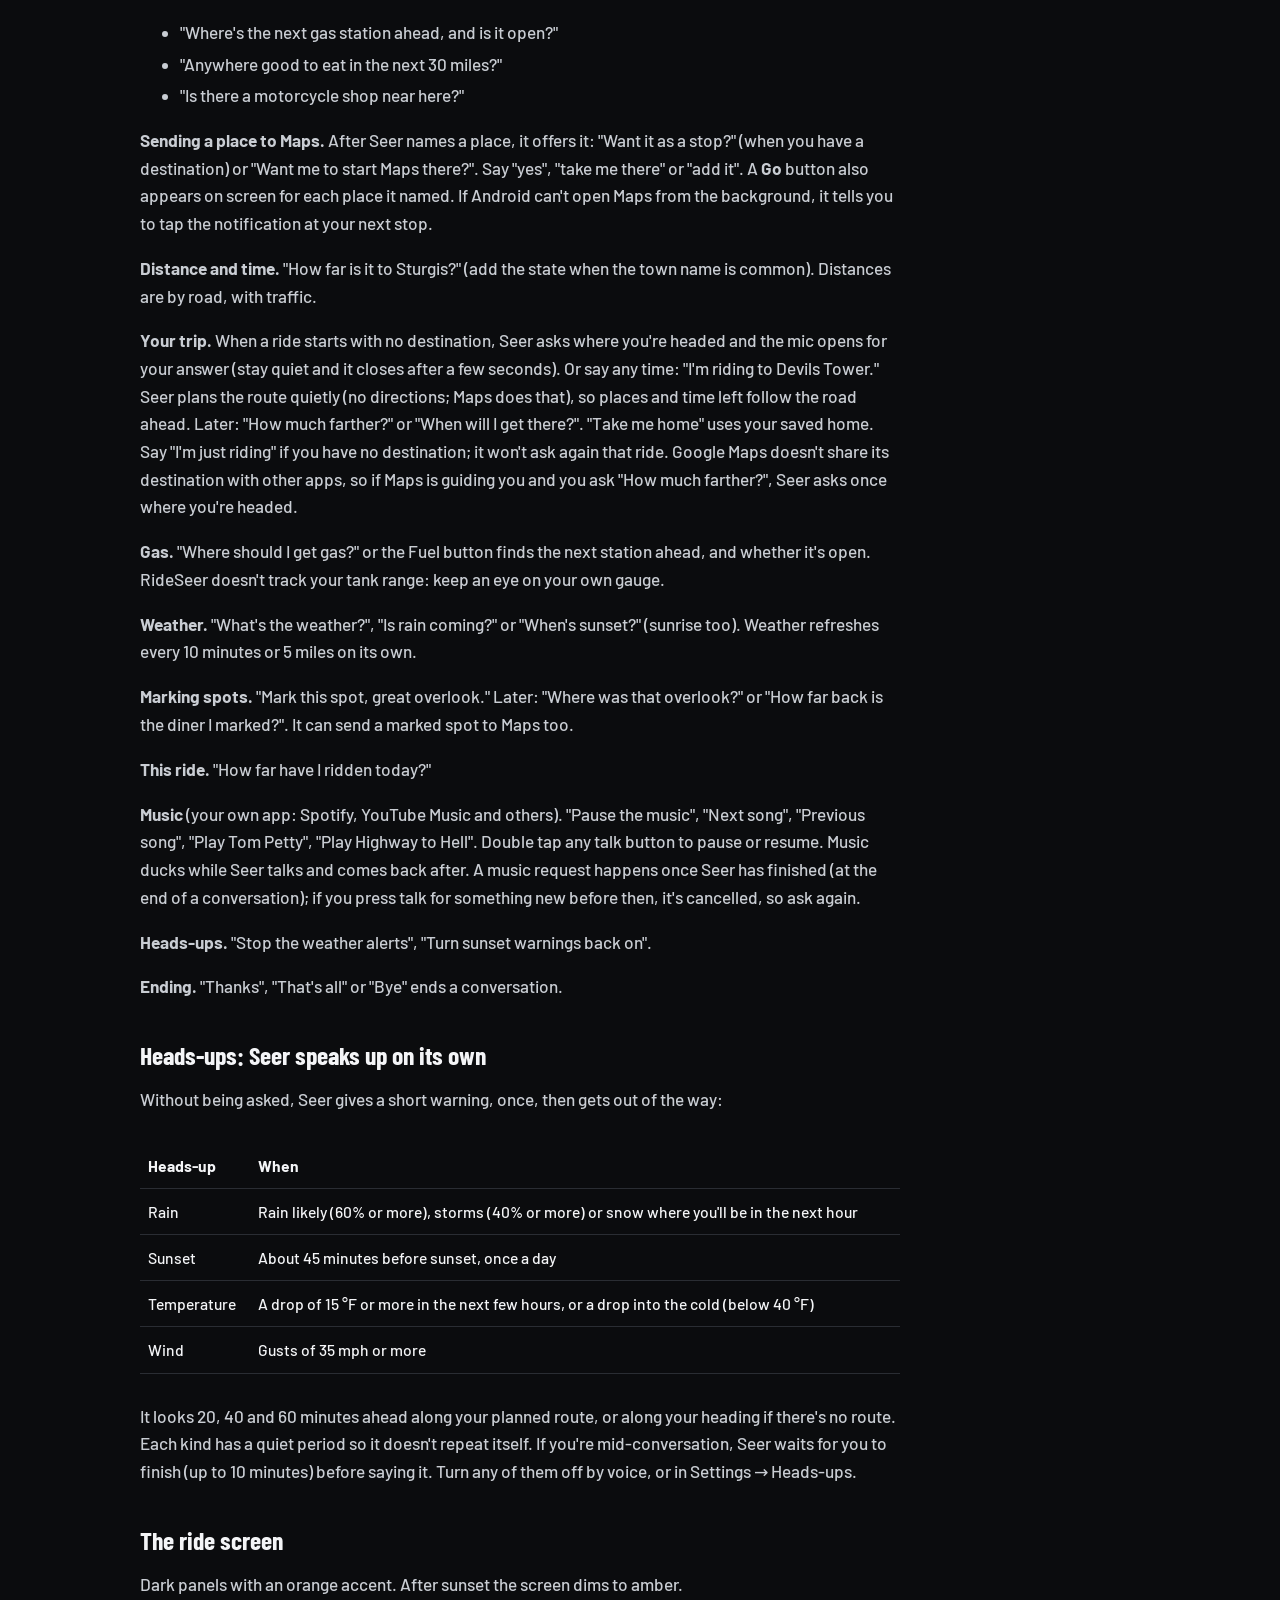
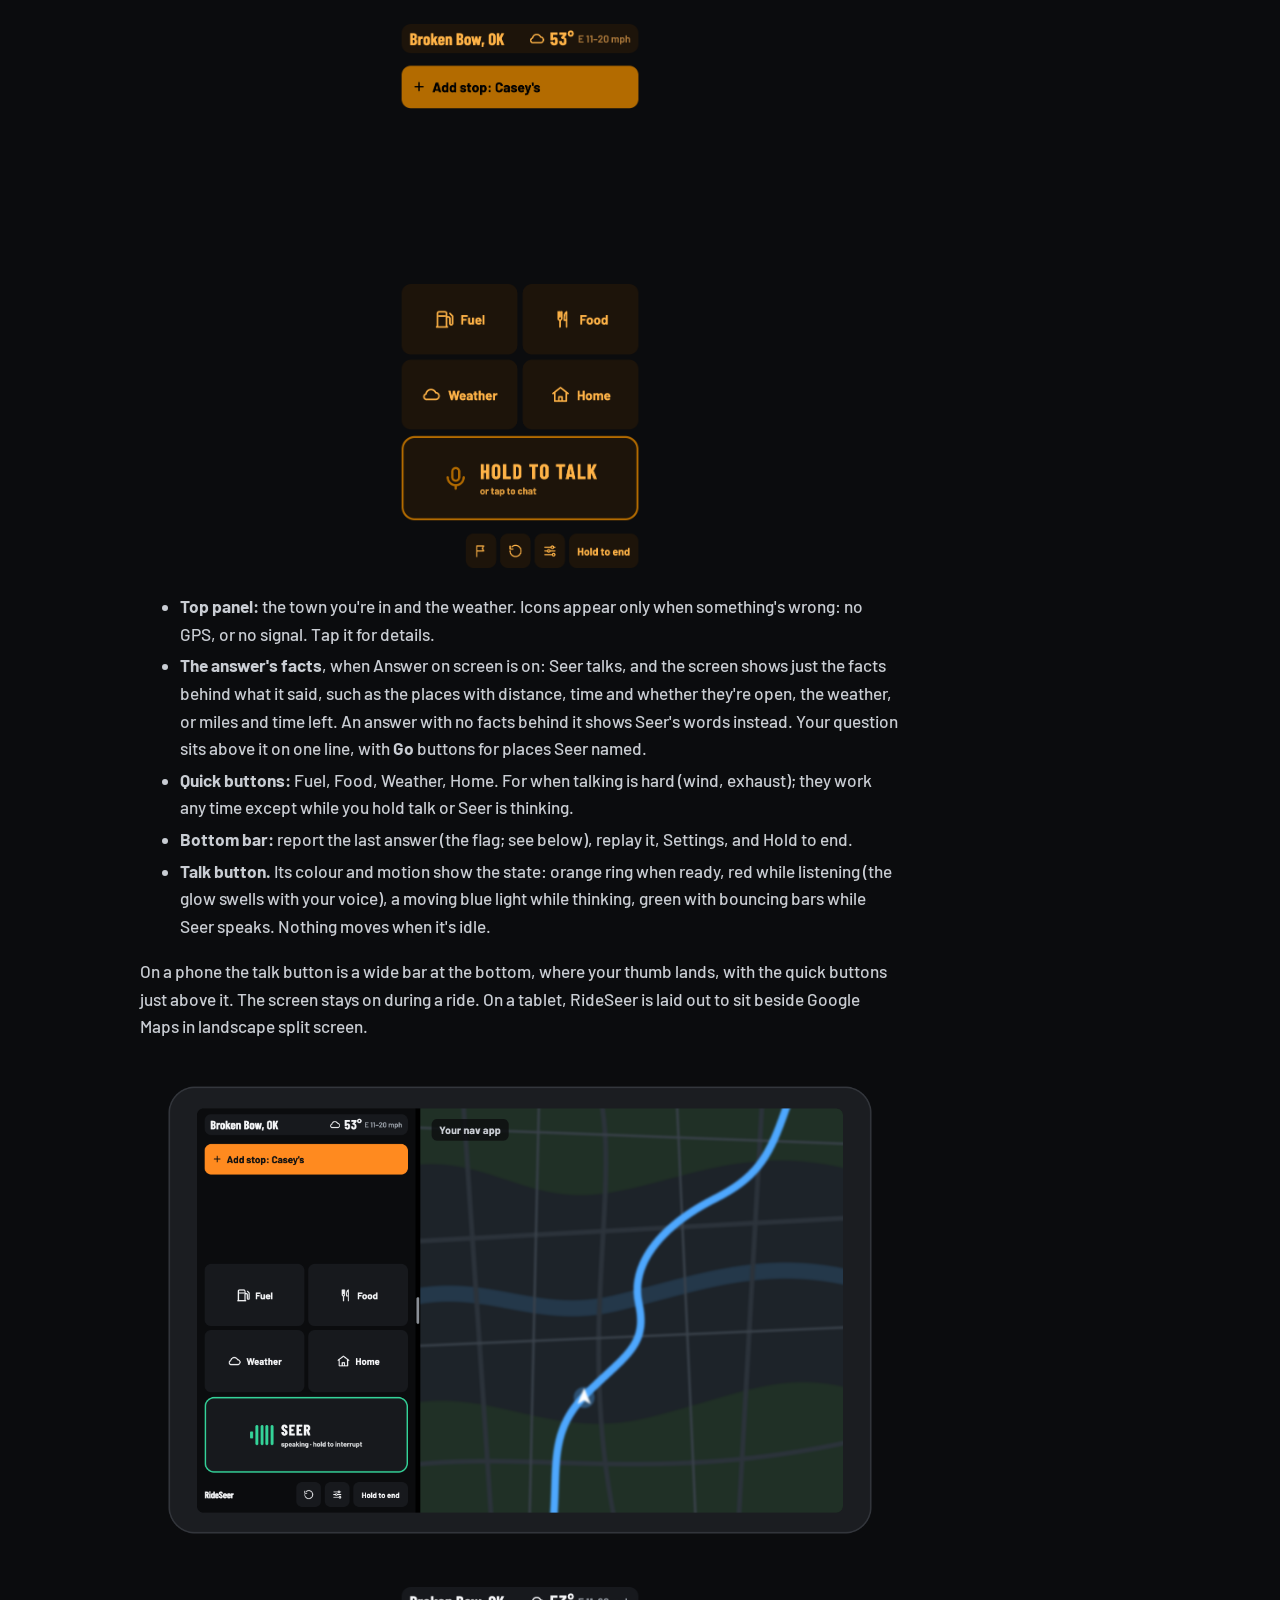
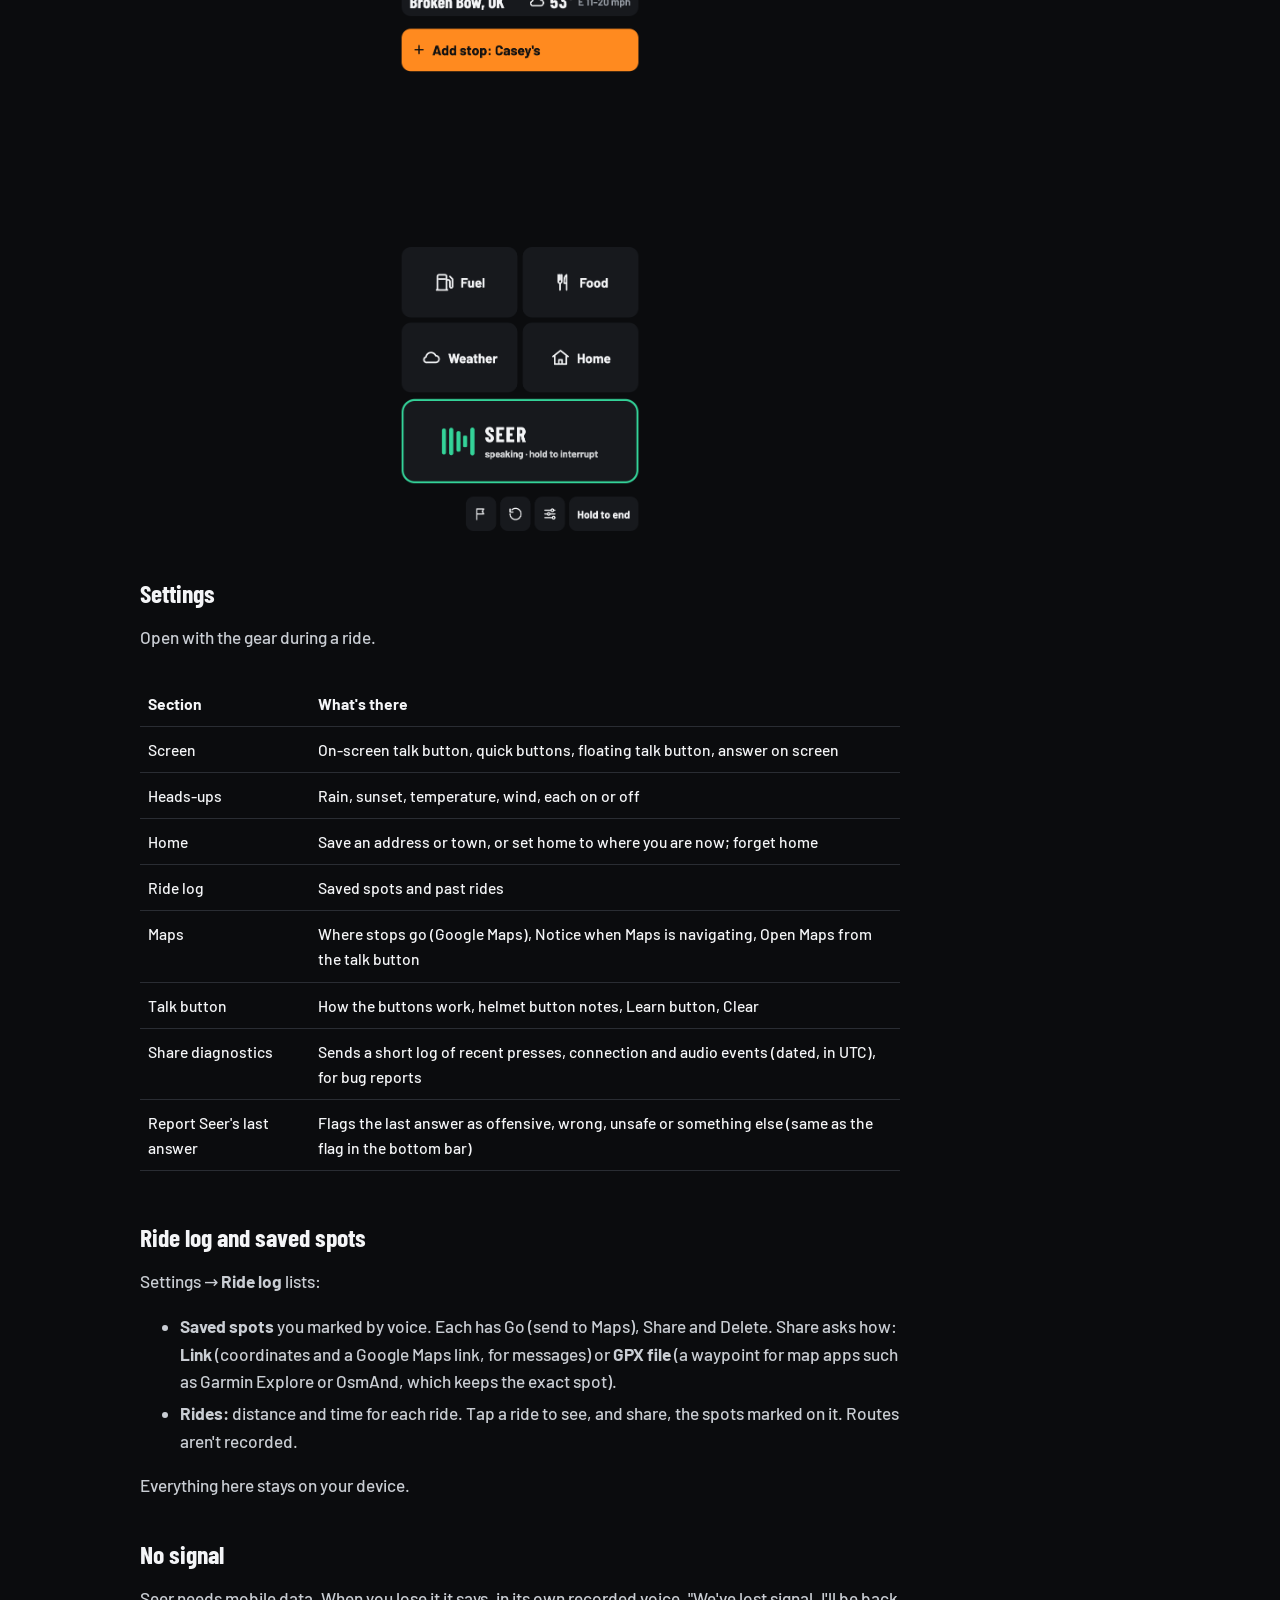
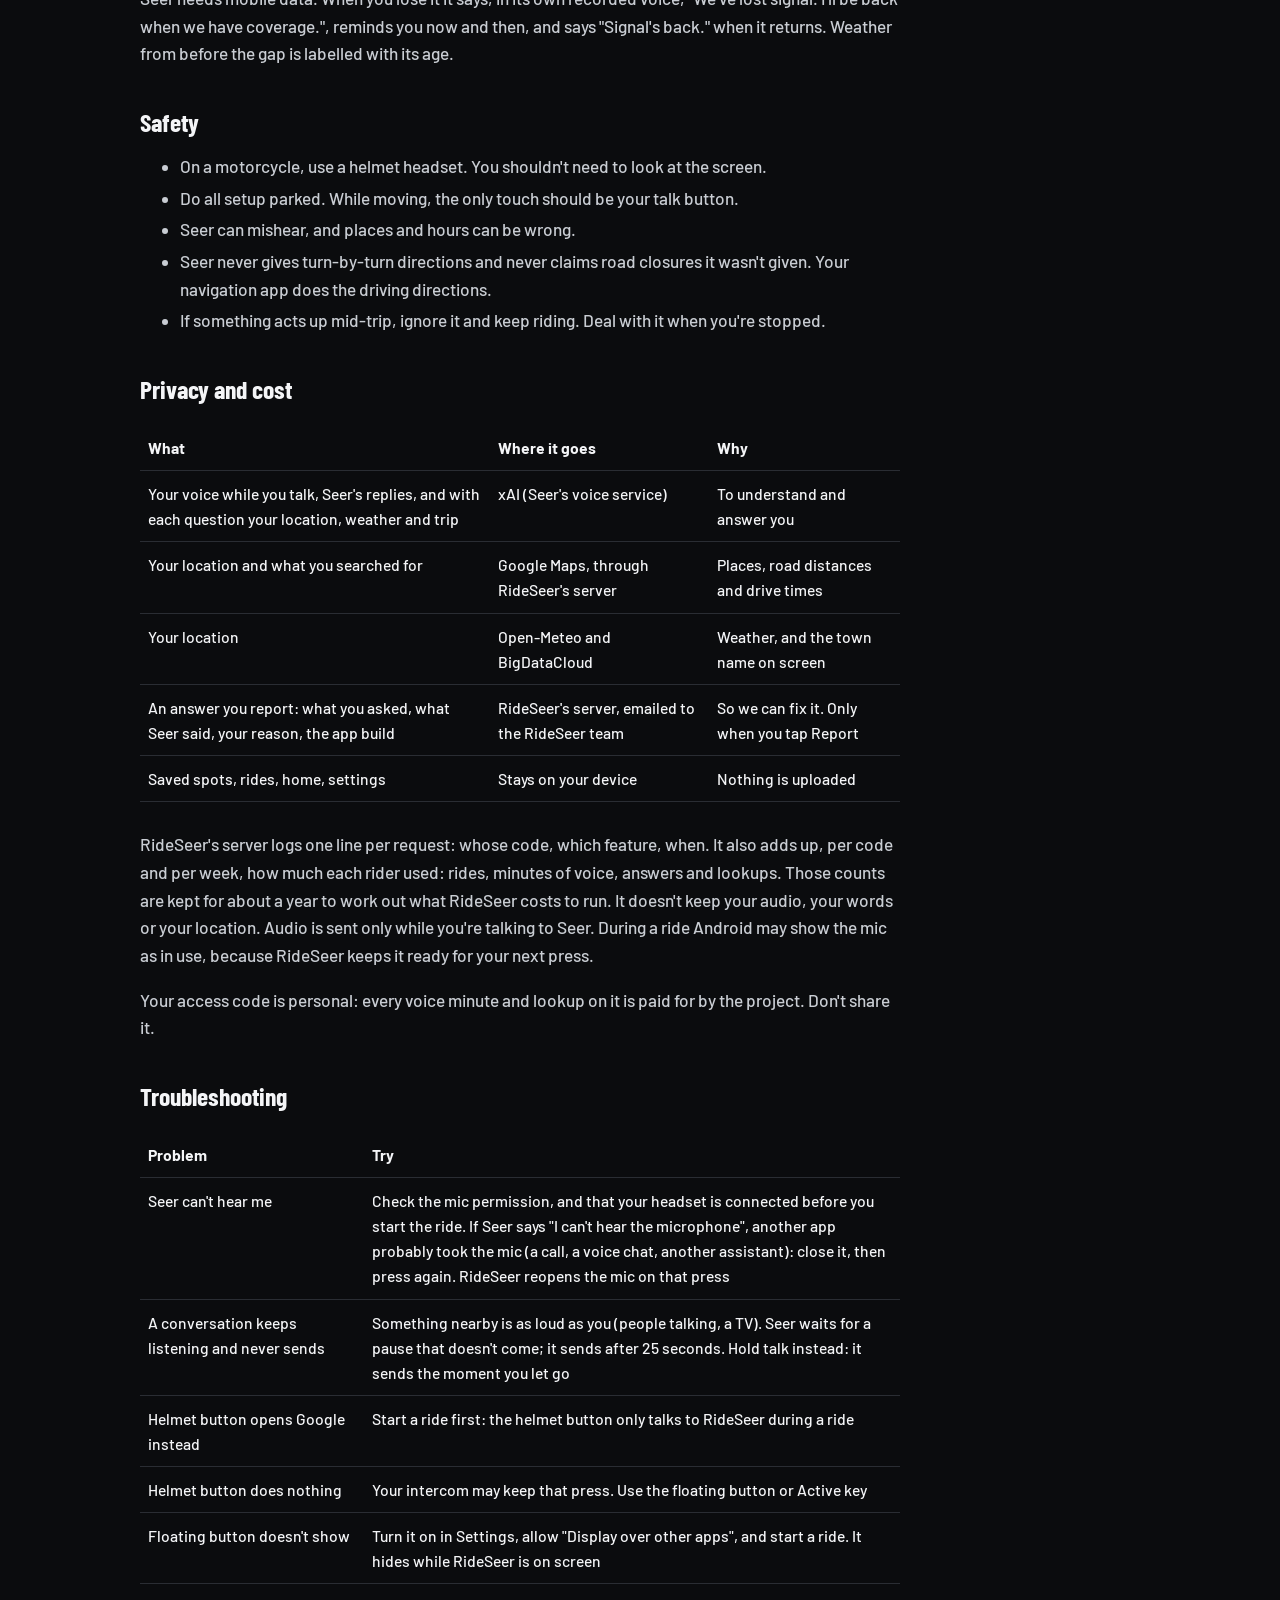
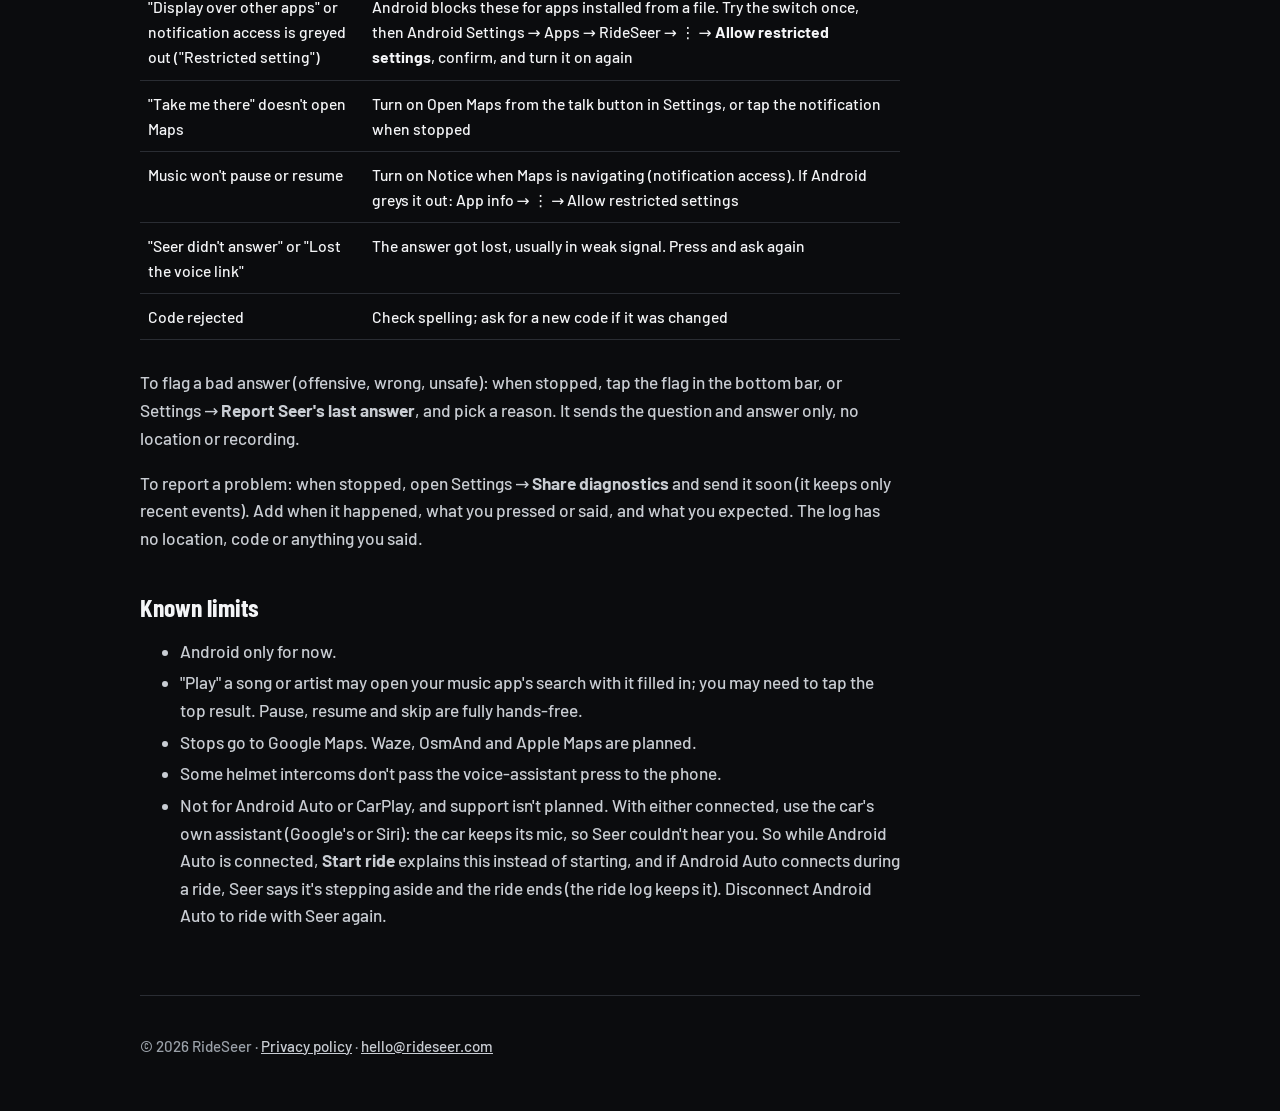
==== commit ef95fe6a: "Guide: sunset and sunrise questions" ====
--- a/guide.html
+++ b/guide.html
@@ -49,7 +49,7 @@
       <p><strong>Distance and time.</strong> "How far is it to Sturgis?" (add the state when the town name is common). Distances are by road, with traffic.</p>
       <p><strong>Your trip.</strong> When a ride starts with no destination, Seer asks where you're headed and the mic opens for your answer (stay quiet and it closes after a few seconds). Or say any time: "I'm riding to Devils Tower." Seer plans the route quietly (no directions; Maps does that), so places and time left follow the road ahead. Later: "How much farther?" or "When will I get there?". "Take me home" uses your saved home. Say "I'm just riding" if you have no destination; it won't ask again that ride. Google Maps doesn't share its destination with other apps, so if Maps is guiding you and you ask "How much farther?", Seer asks once where you're headed.</p>
       <p><strong>Gas.</strong> "Where should I get gas?" or the Fuel button finds the next station ahead, and whether it's open. RideSeer doesn't track your tank range: keep an eye on your own gauge.</p>
-      <p><strong>Weather.</strong> "What's the weather?" or "Is rain coming?". Weather refreshes every 10 minutes or 5 miles on its own.</p>
+      <p><strong>Weather.</strong> "What's the weather?", "Is rain coming?" or "When's sunset?" (sunrise too). Weather refreshes every 10 minutes or 5 miles on its own.</p>
       <p><strong>Marking spots.</strong> "Mark this spot, great overlook." Later: "Where was that overlook?" or "How far back is the diner I marked?". It can send a marked spot to Maps too.</p>
       <p><strong>This ride.</strong> "How far have I ridden today?"</p>
       <p><strong>Music</strong> (your own app: Spotify, YouTube Music and others). "Pause the music", "Next song", "Previous song", "Play Tom Petty", "Play Highway to Hell". Double tap any talk button to pause or resume. Music ducks while Seer talks and comes back after. A music request happens once Seer has finished (at the end of a conversation); if you press talk for something new before then, it's cancelled, so ask again.</p>
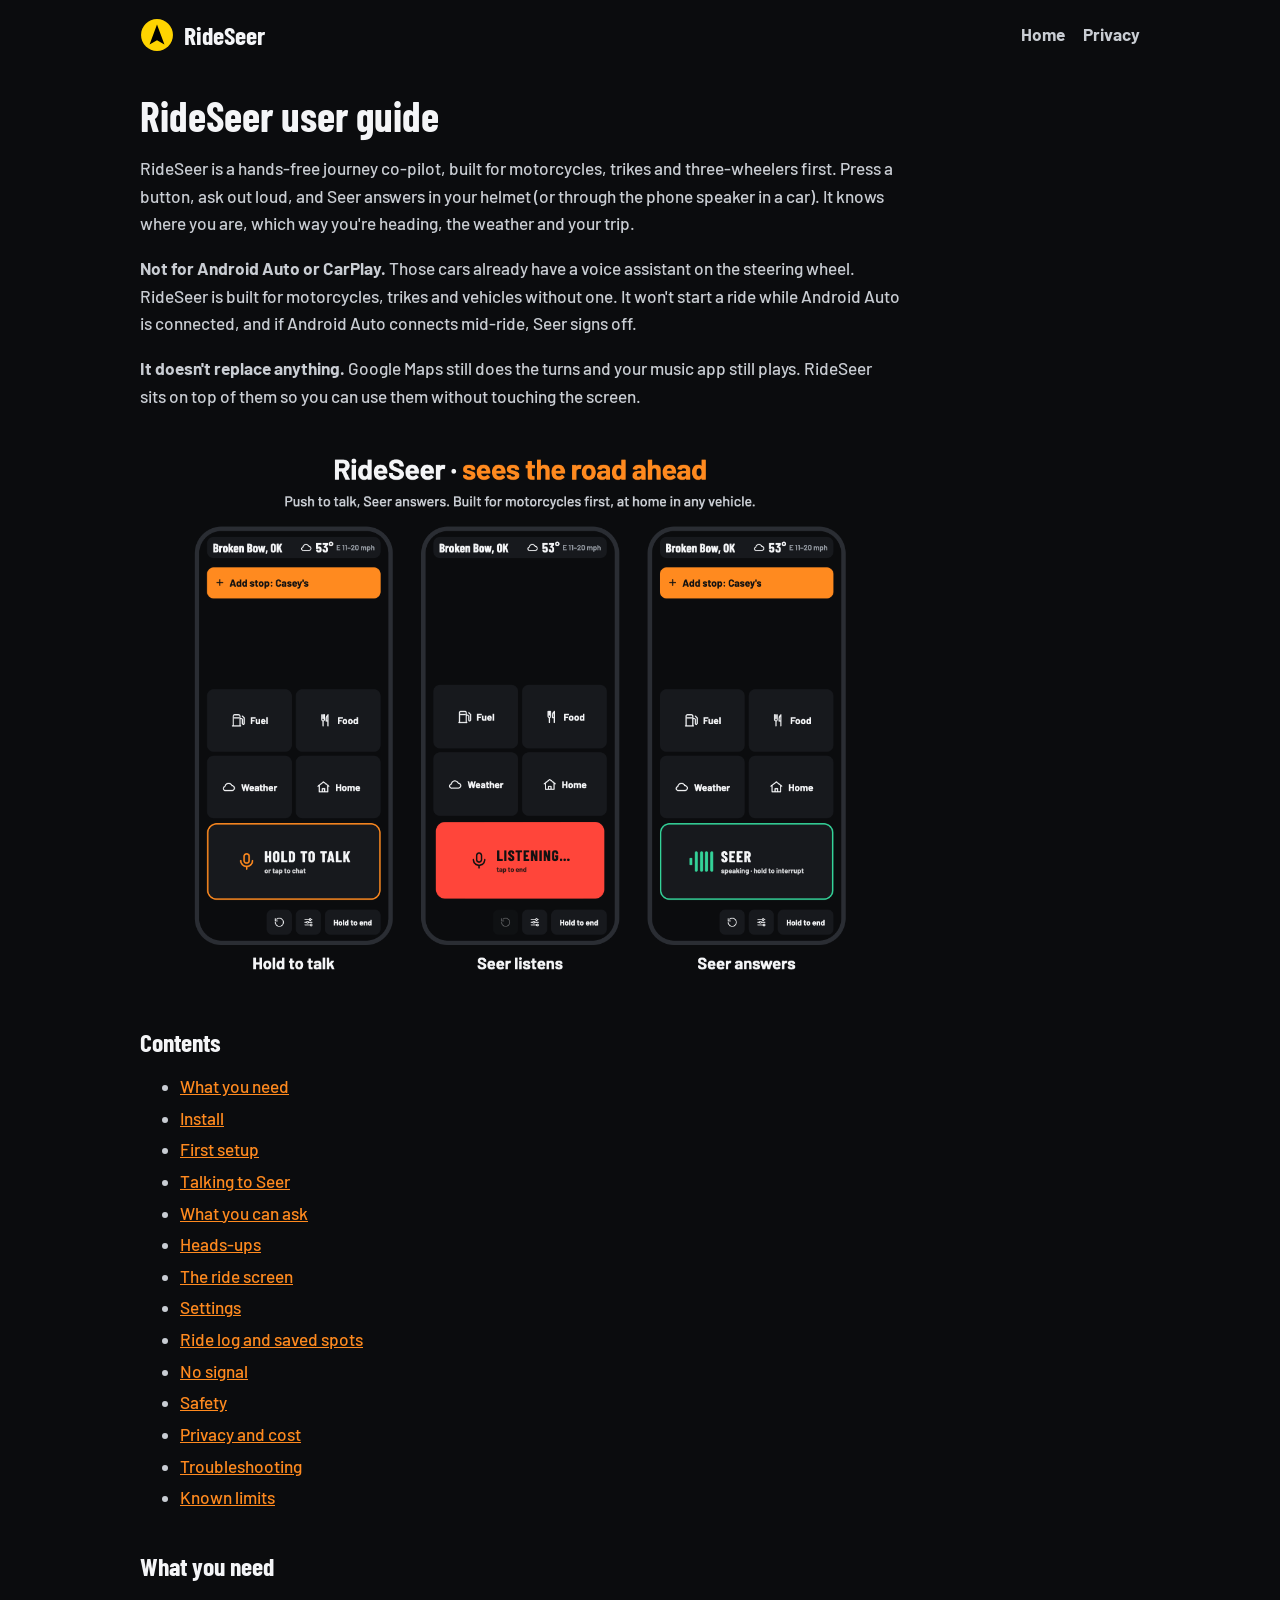
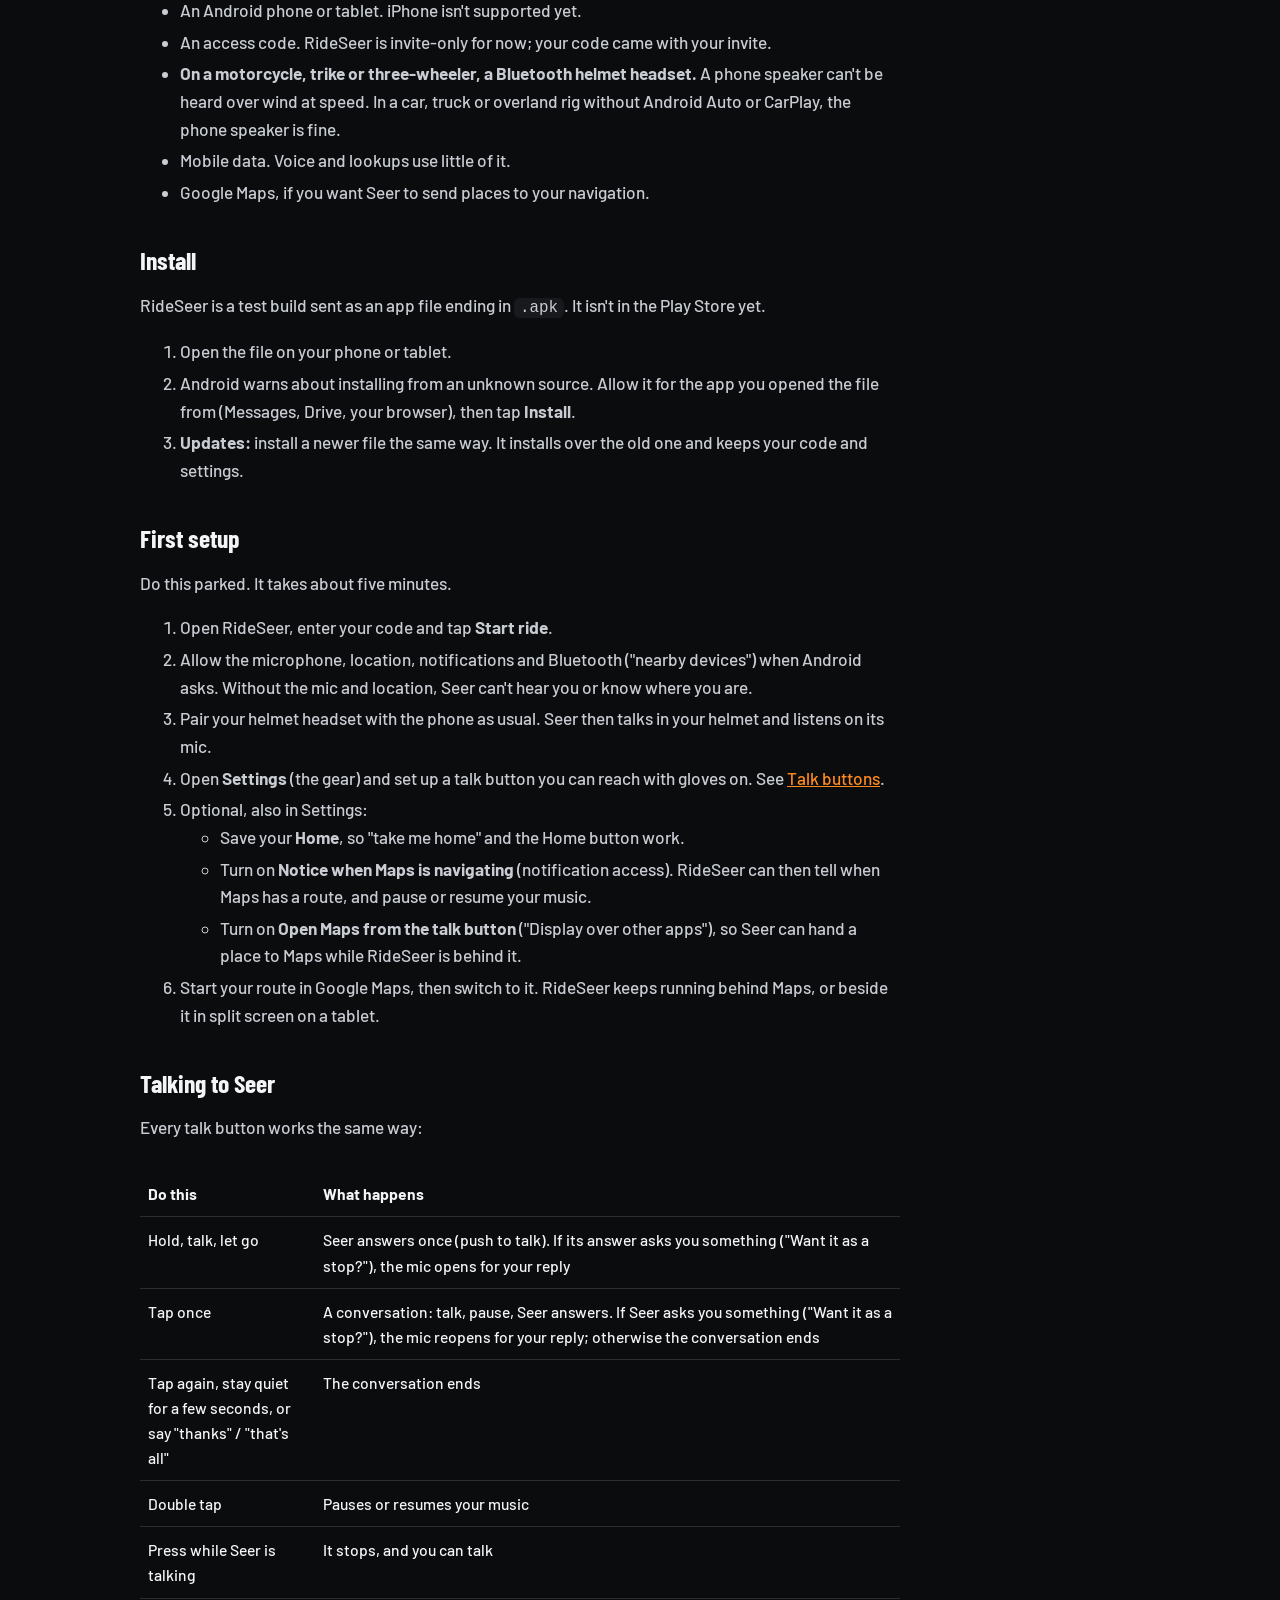
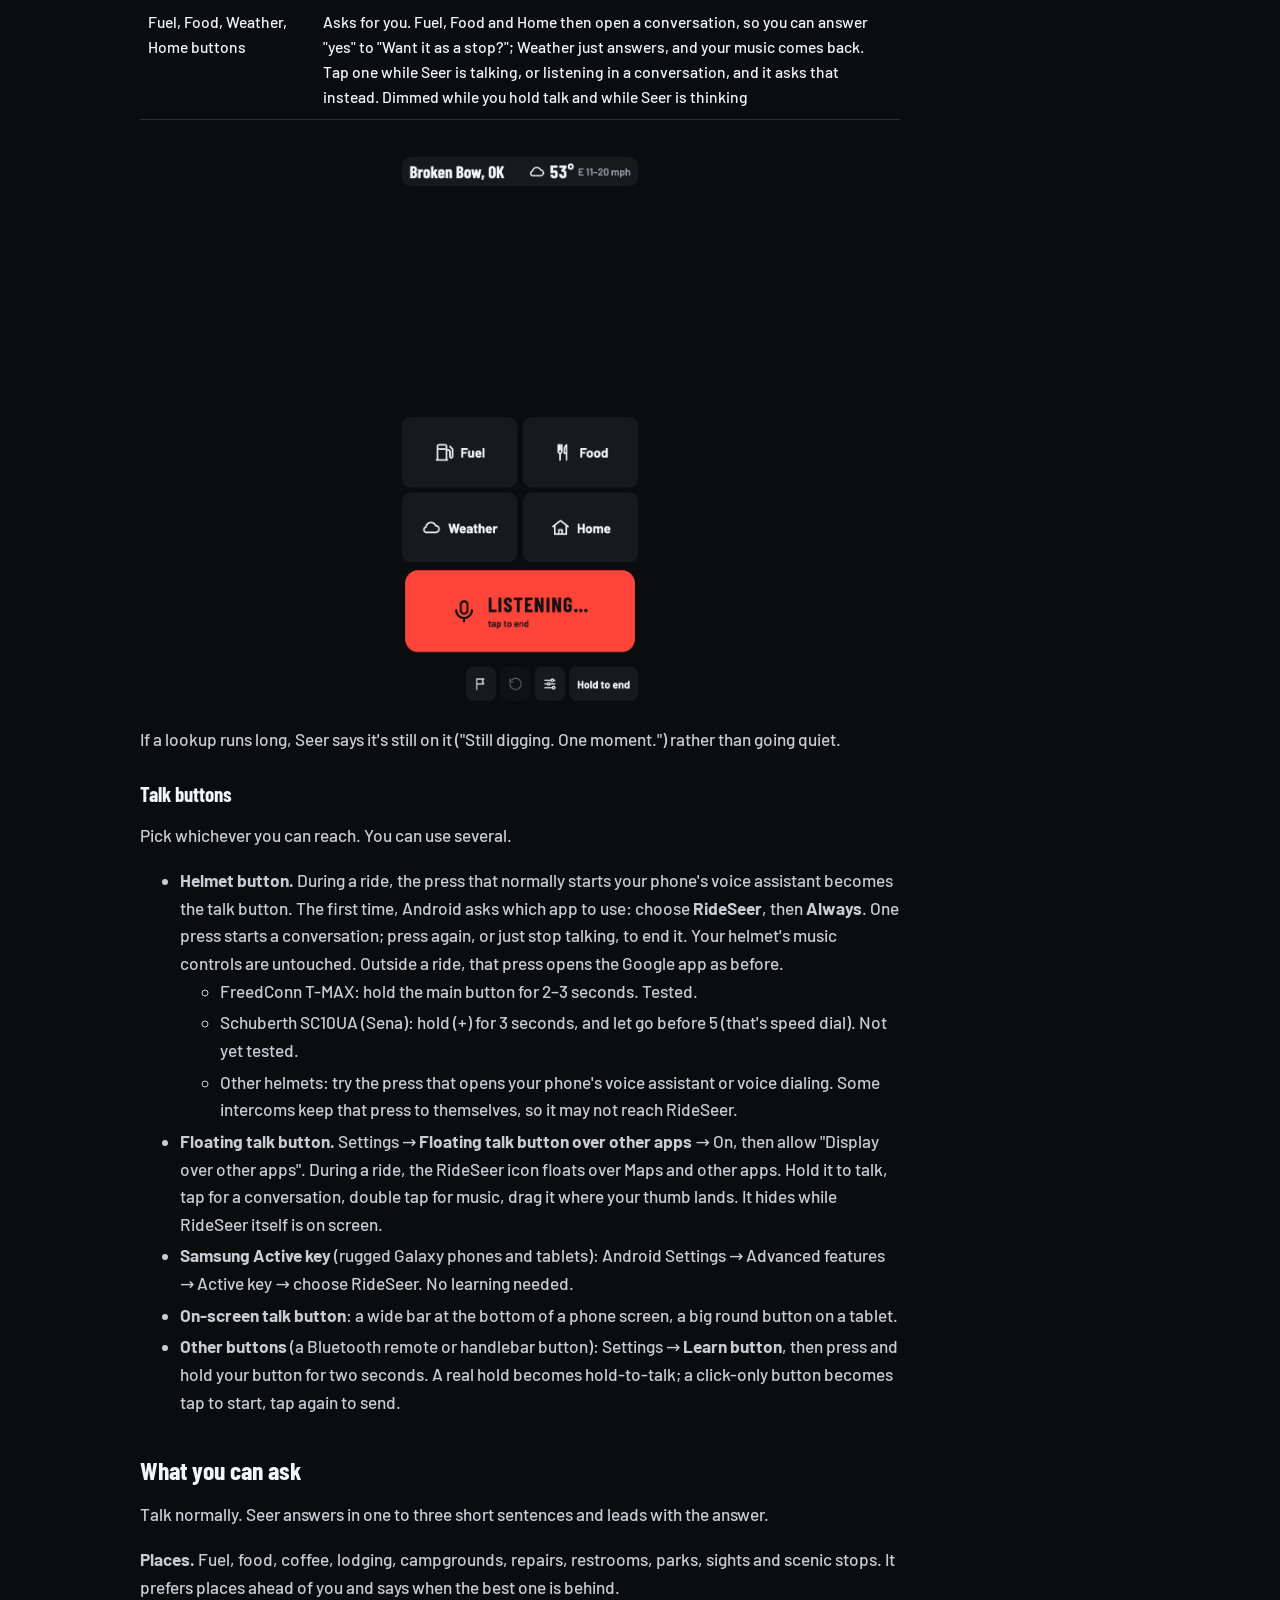
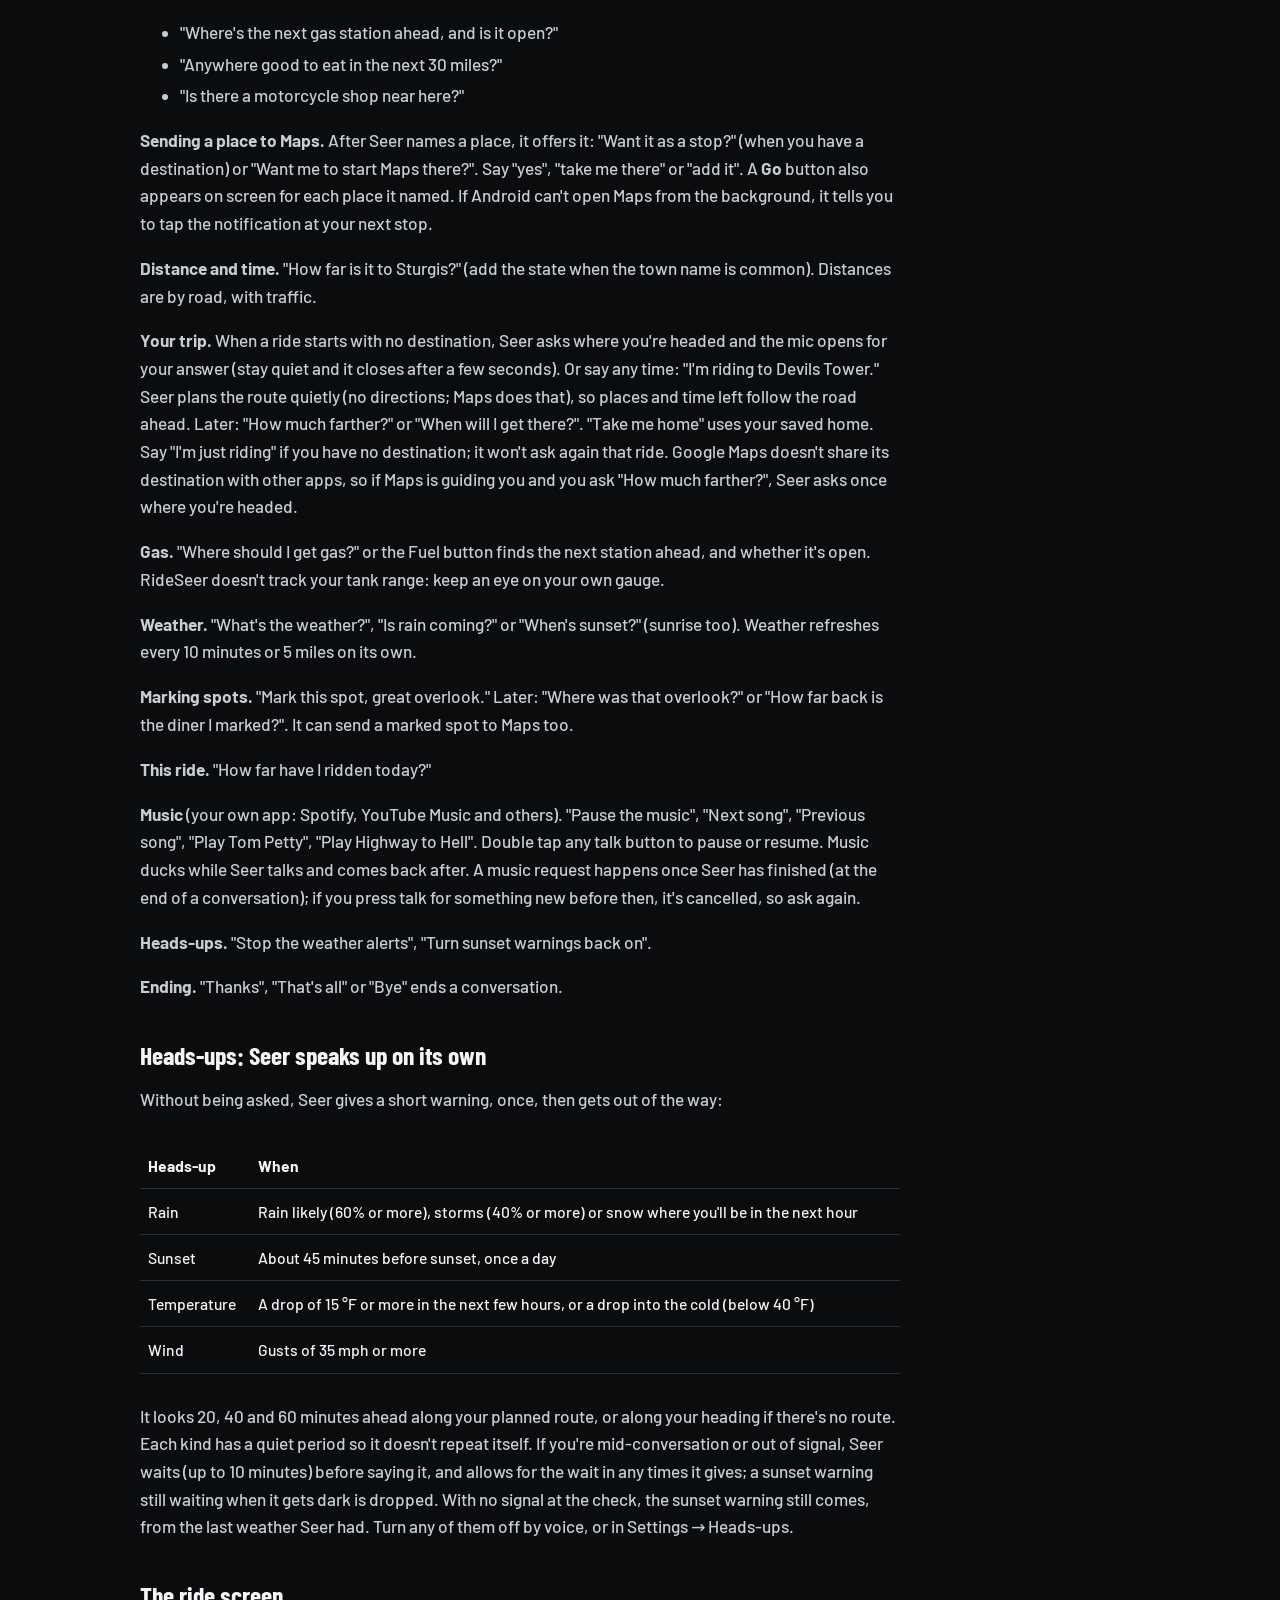
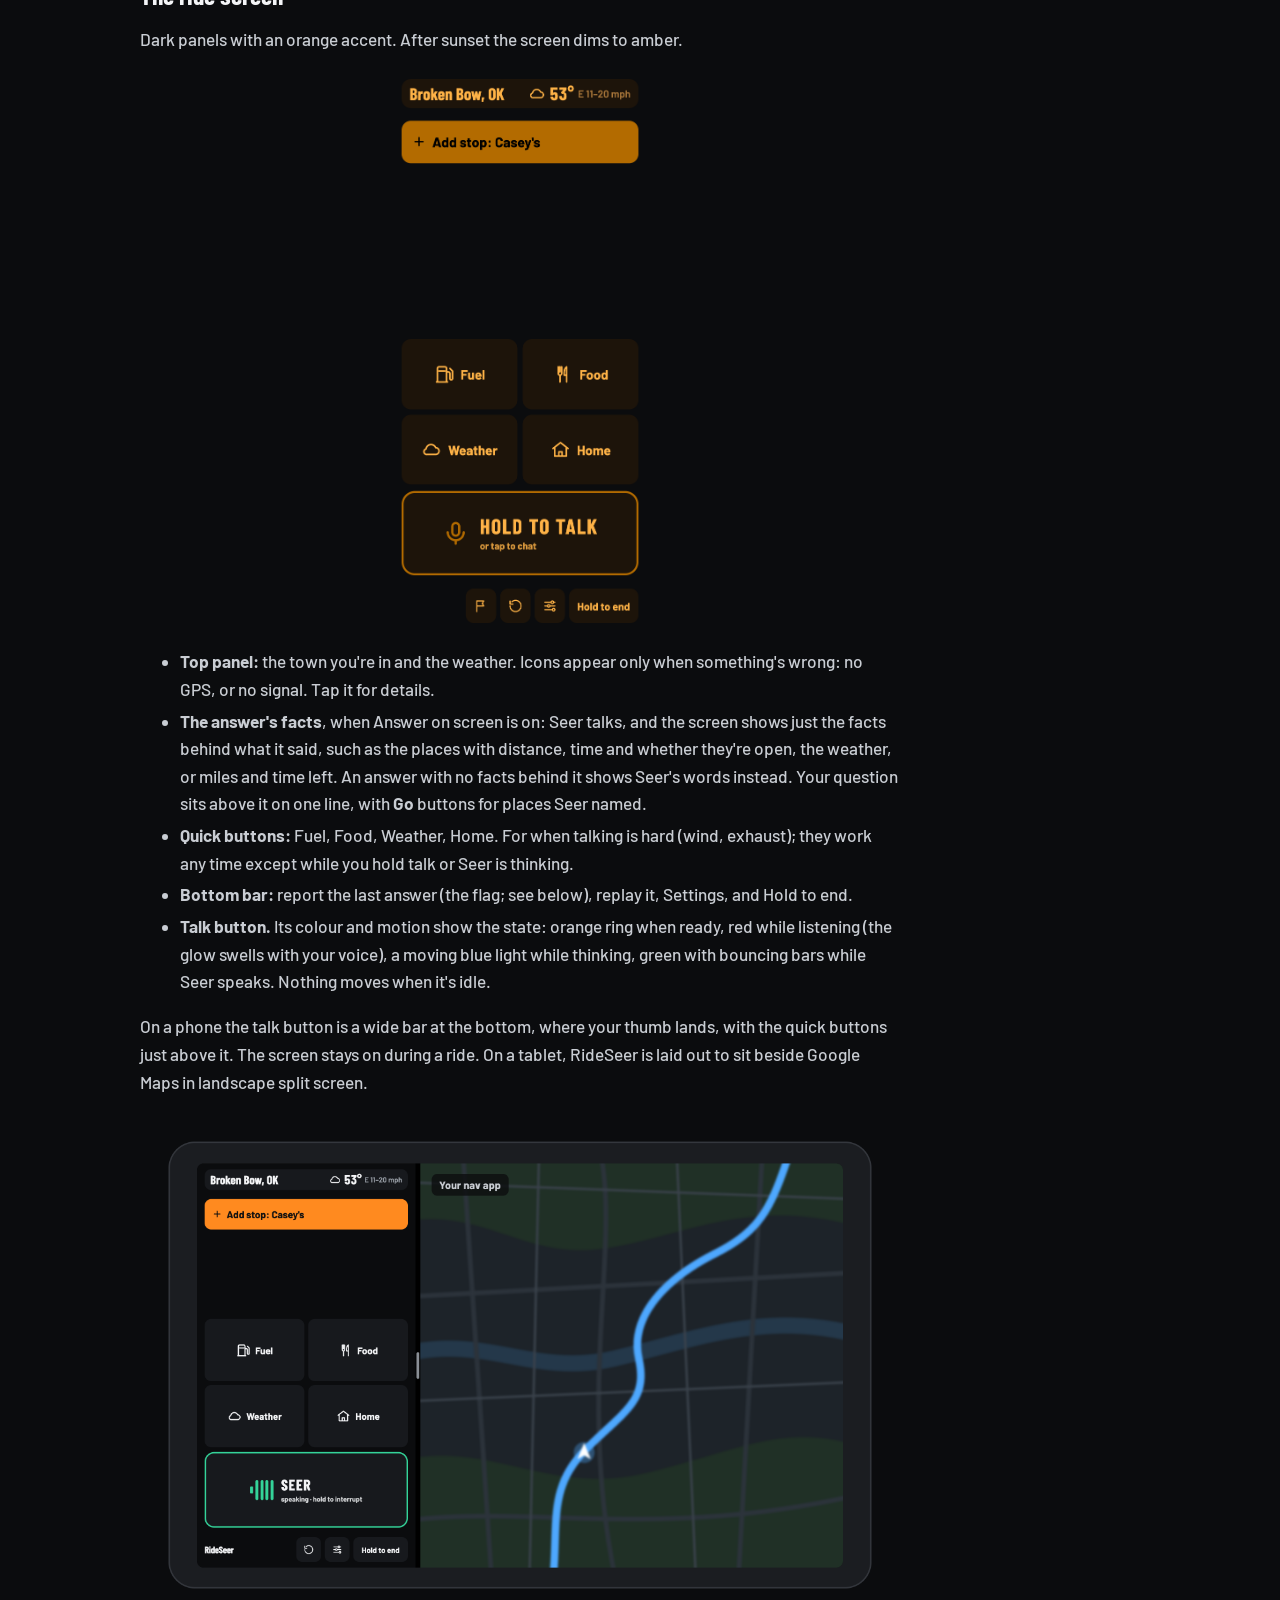
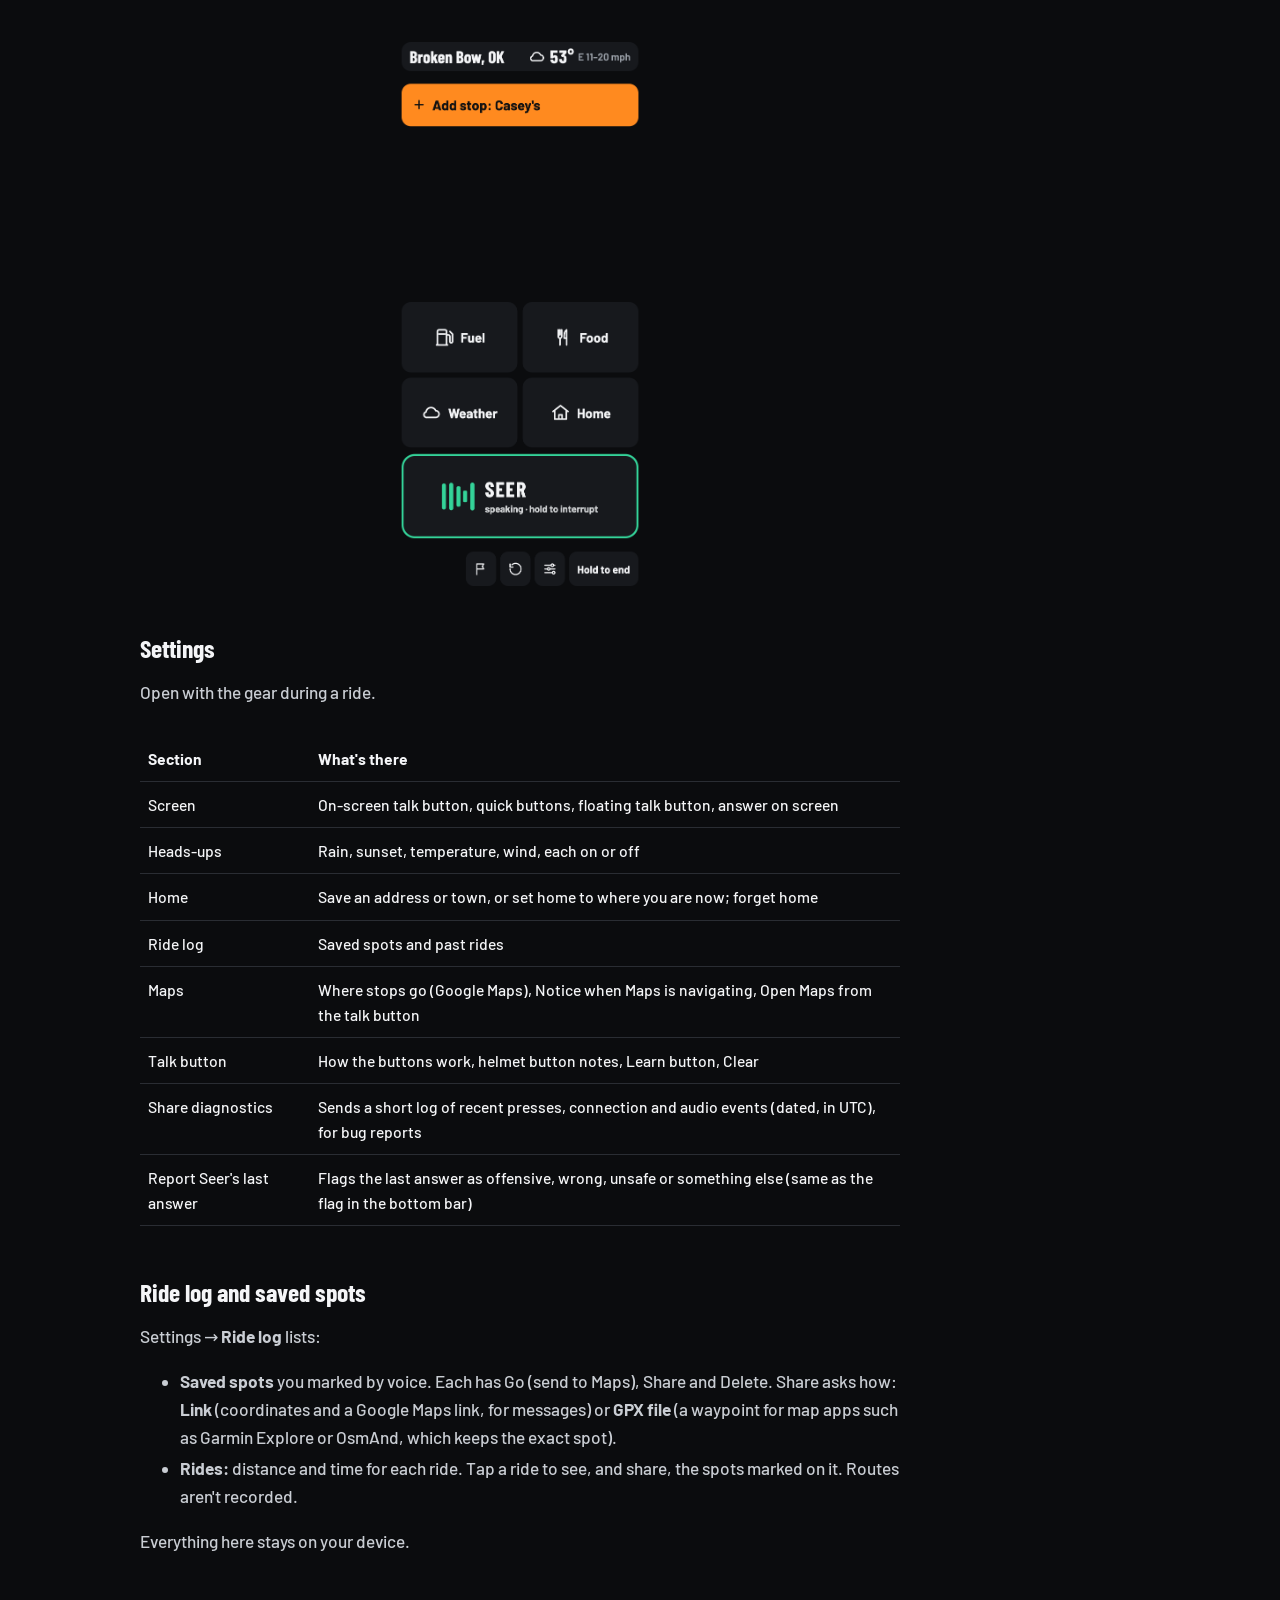
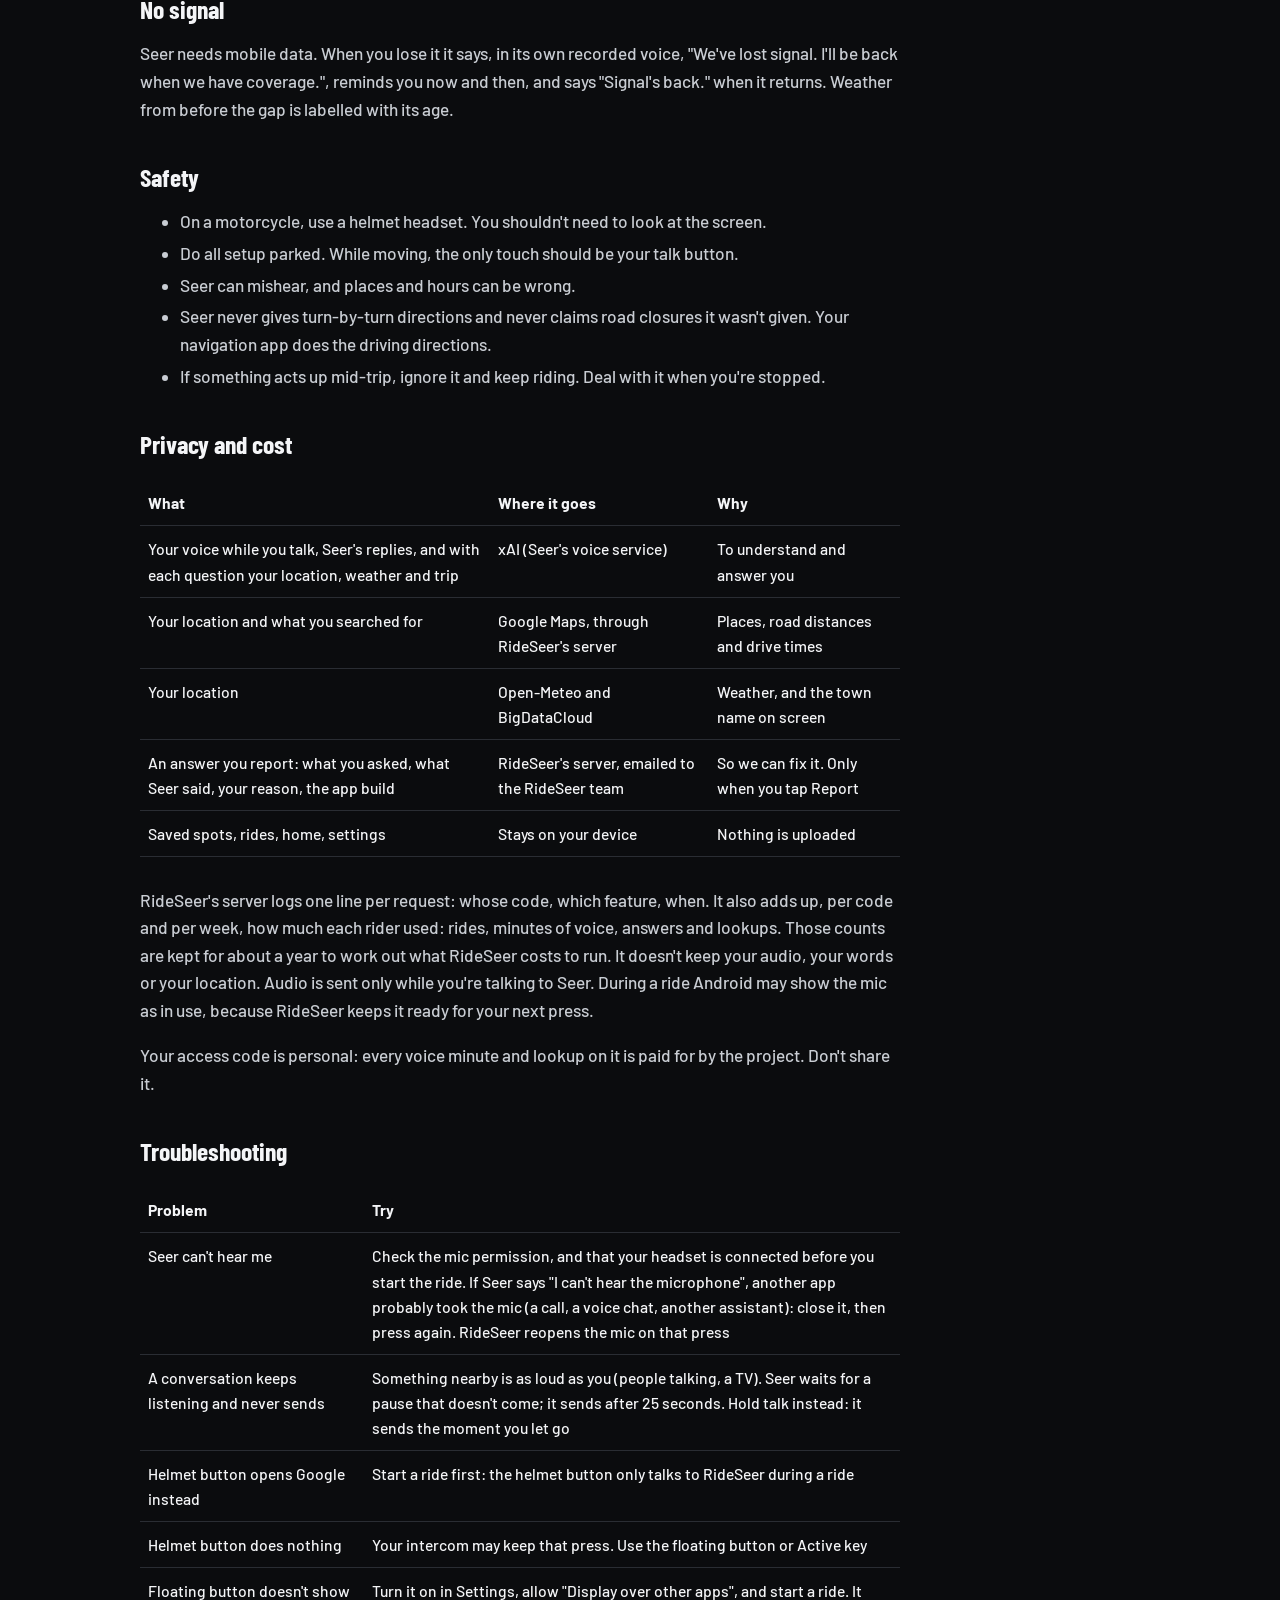
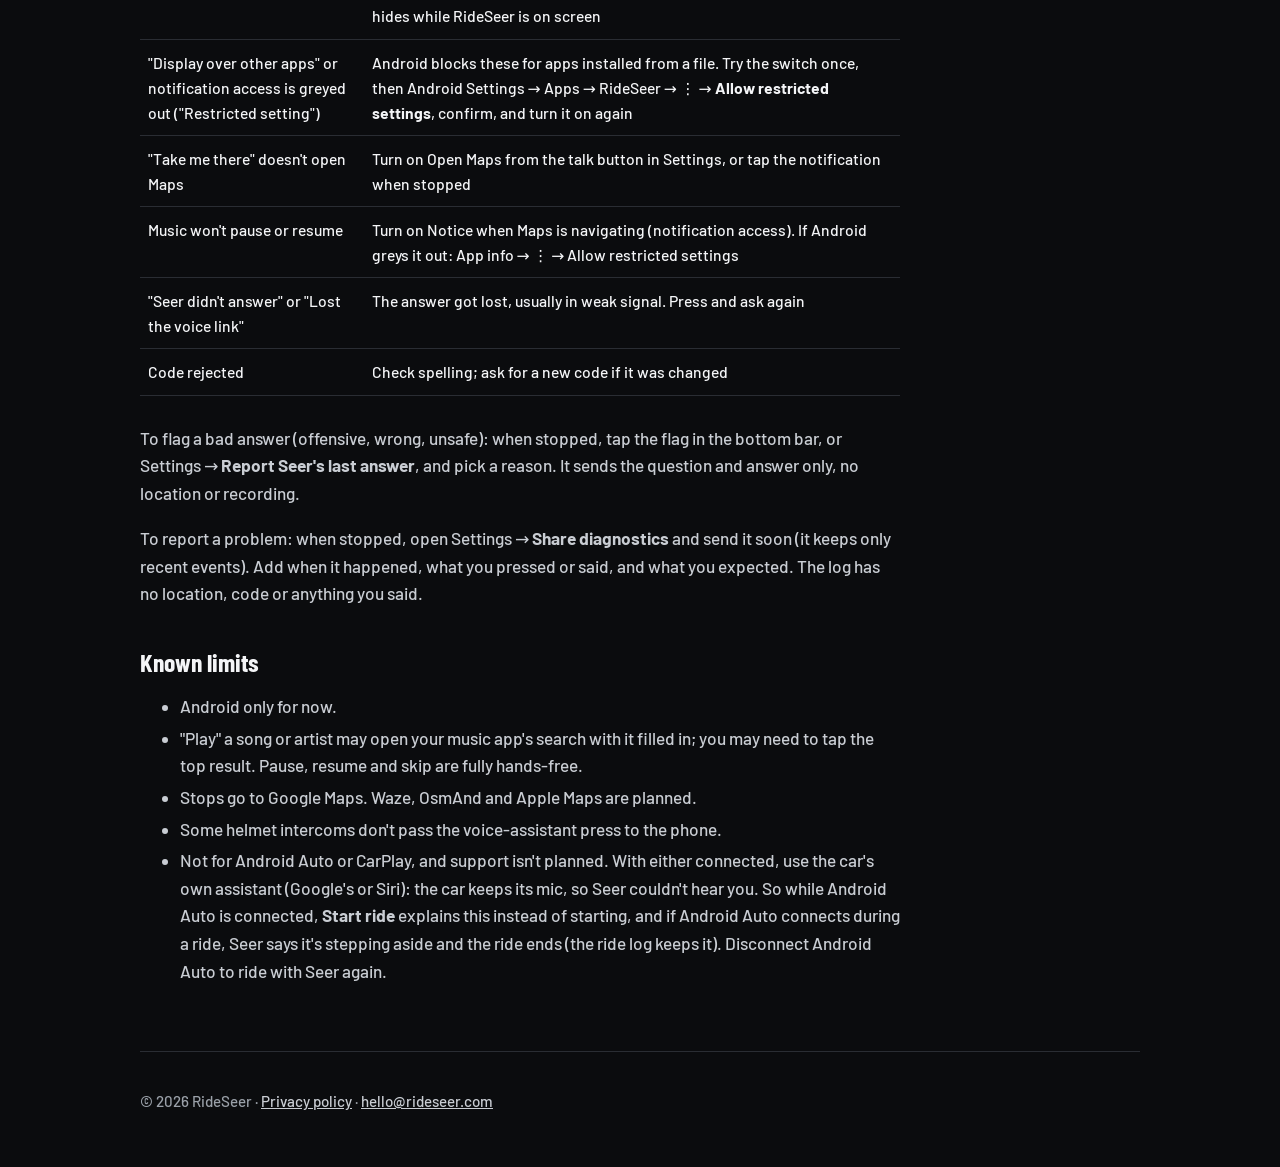
==== commit 90cdb689: "Guide: heads-ups waiting through no signal, and sunset after dark" ====
--- a/guide.html
+++ b/guide.html
@@ -58,7 +58,7 @@
       <h2 id="heads-ups-seer-speaks-up-on-its-own">Heads-ups: Seer speaks up on its own</h2>
       <p>Without being asked, Seer gives a short warning, once, then gets out of the way:</p>
       <div class="tablewrap"><table><thead><tr><th>Heads-up</th><th>When</th></tr></thead><tbody><tr><td>Rain</td><td>Rain likely (60% or more), storms (40% or more) or snow where you'll be in the next hour</td></tr><tr><td>Sunset</td><td>About 45 minutes before sunset, once a day</td></tr><tr><td>Temperature</td><td>A drop of 15 °F or more in the next few hours, or a drop into the cold (below 40 °F)</td></tr><tr><td>Wind</td><td>Gusts of 35 mph or more</td></tr></tbody></table></div>
-      <p>It looks 20, 40 and 60 minutes ahead along your planned route, or along your heading if there's no route. Each kind has a quiet period so it doesn't repeat itself. If you're mid-conversation, Seer waits for you to finish (up to 10 minutes) before saying it. Turn any of them off by voice, or in Settings → Heads-ups.</p>
+      <p>It looks 20, 40 and 60 minutes ahead along your planned route, or along your heading if there's no route. Each kind has a quiet period so it doesn't repeat itself. If you're mid-conversation or out of signal, Seer waits (up to 10 minutes) before saying it, and allows for the wait in any times it gives; a sunset warning still waiting when it gets dark is dropped. With no signal at the check, the sunset warning still comes, from the last weather Seer had. Turn any of them off by voice, or in Settings → Heads-ups.</p>
       <h2 id="the-ride-screen">The ride screen</h2>
       <p>Dark panels with an orange accent. After sunset the screen dims to amber.</p>
       <p class="guide__shot"><img class="guide__img" src="img/guide/night.png" alt="Ride screen at night" loading="lazy"></p>
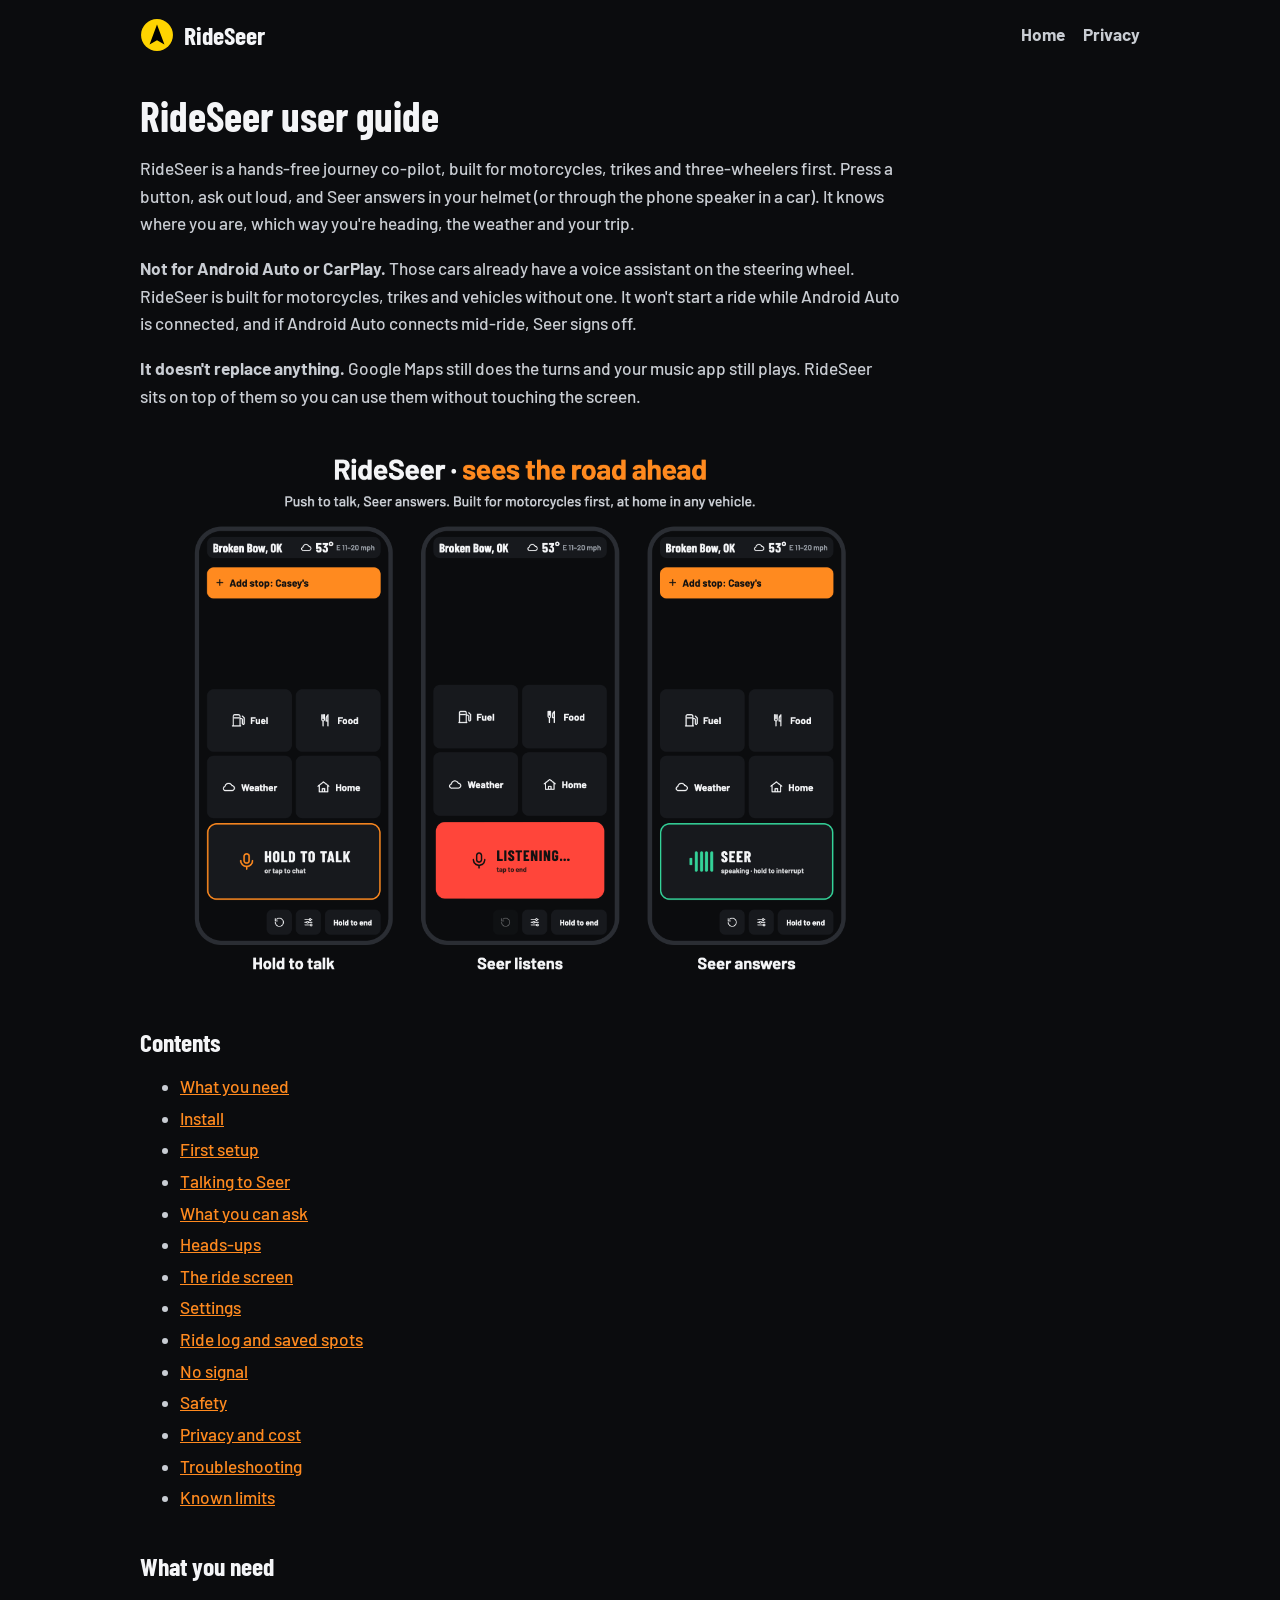
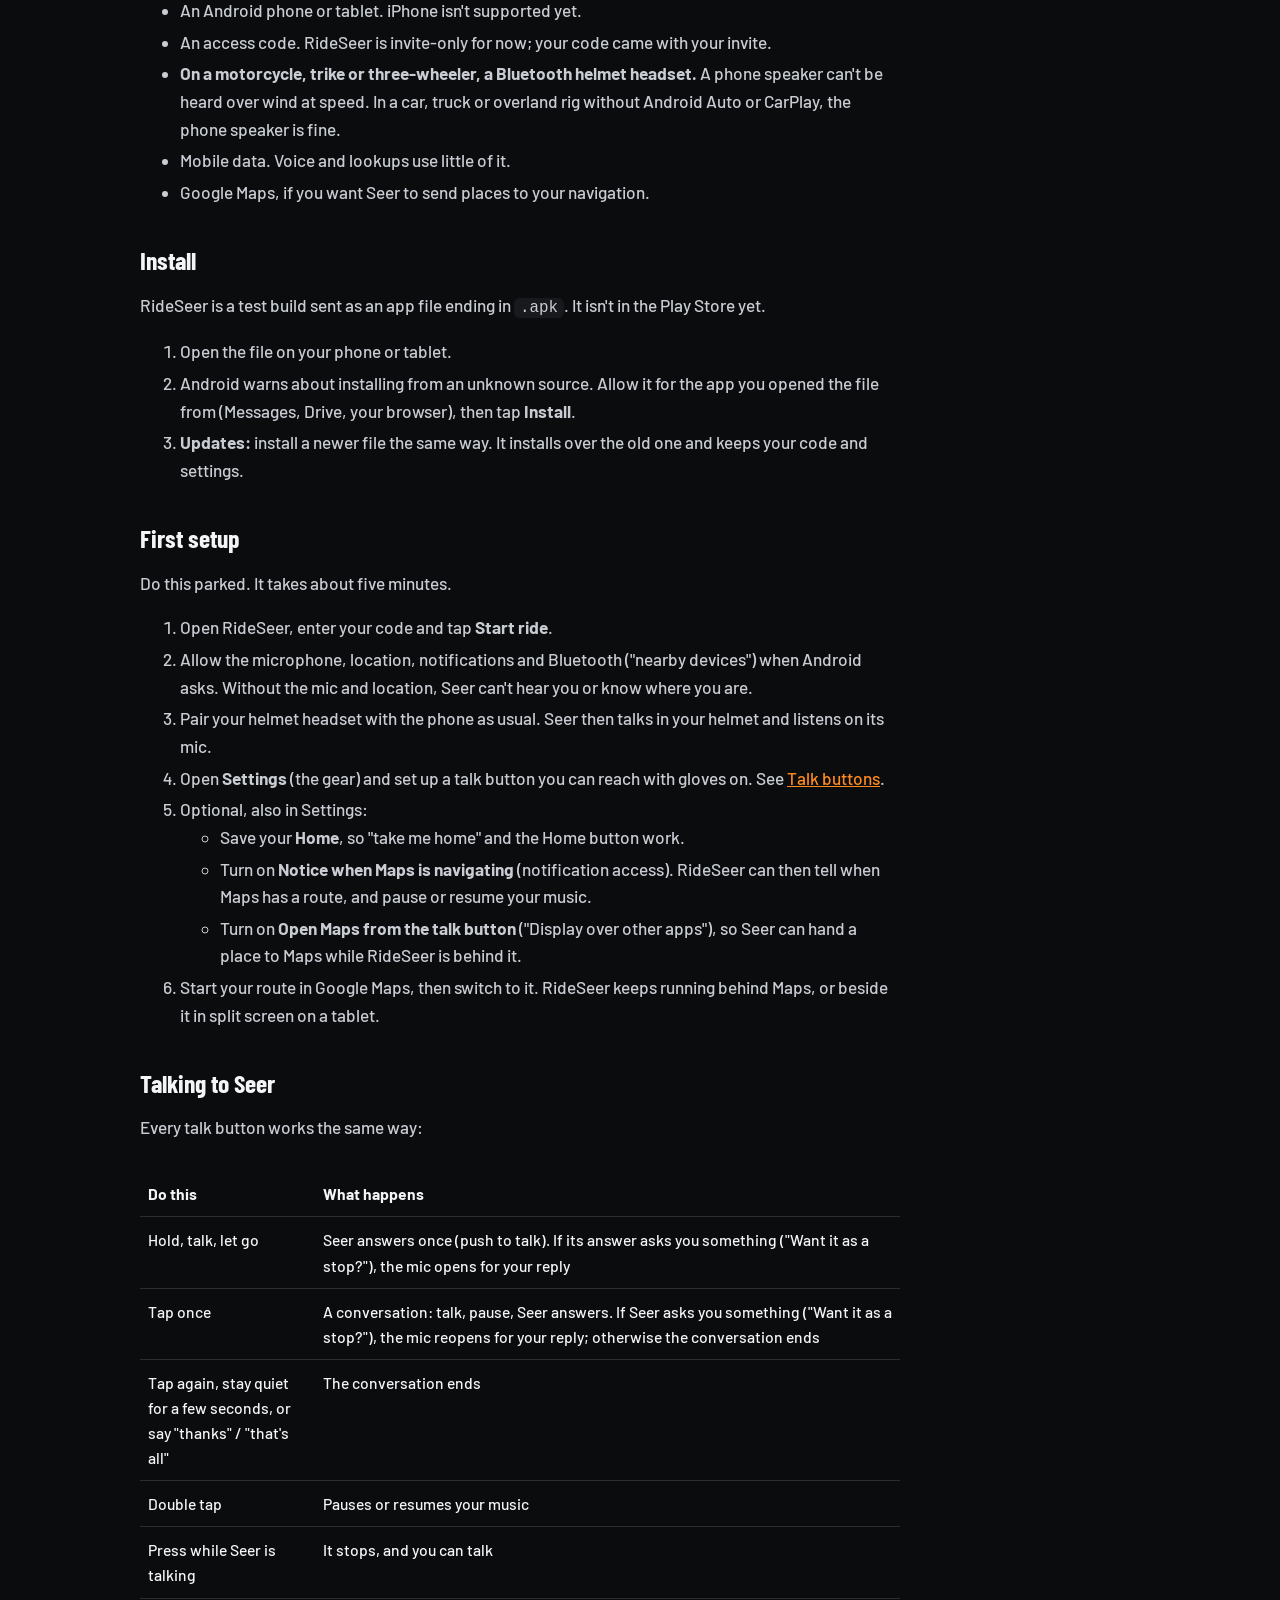
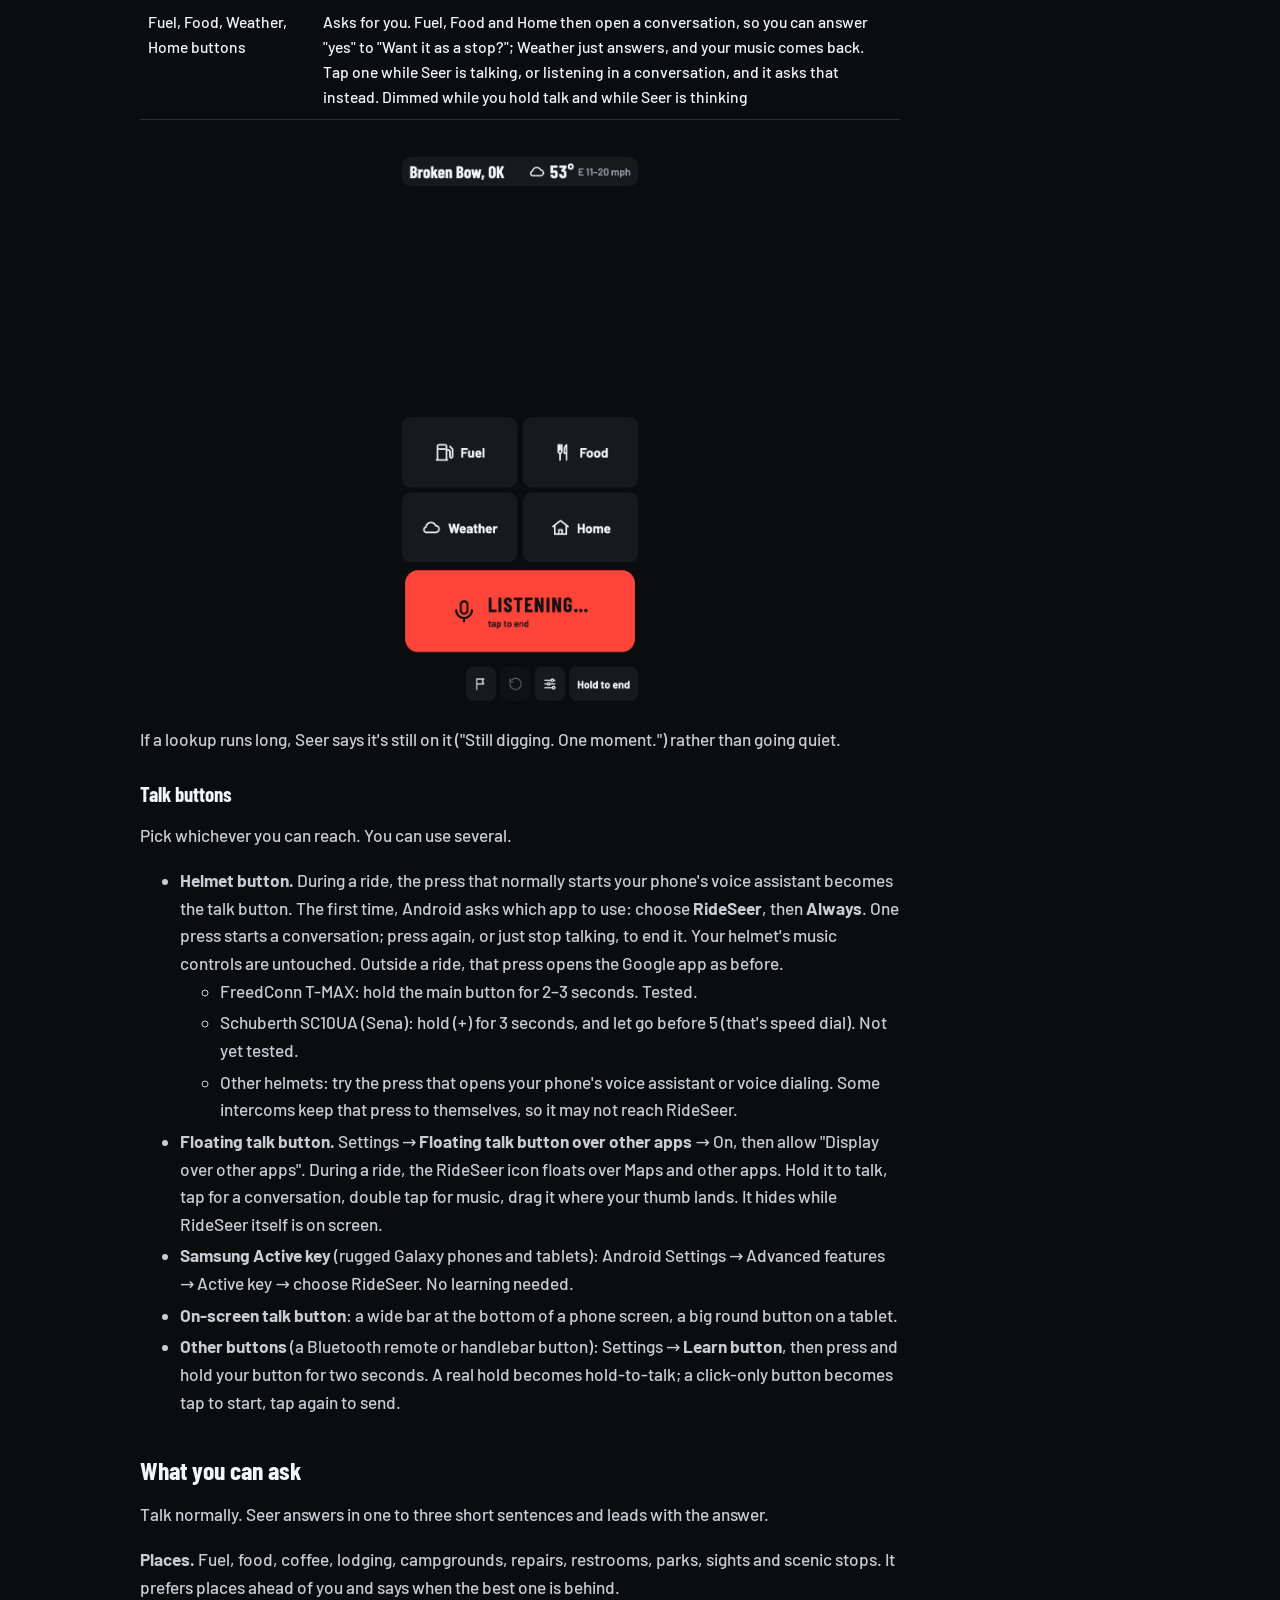
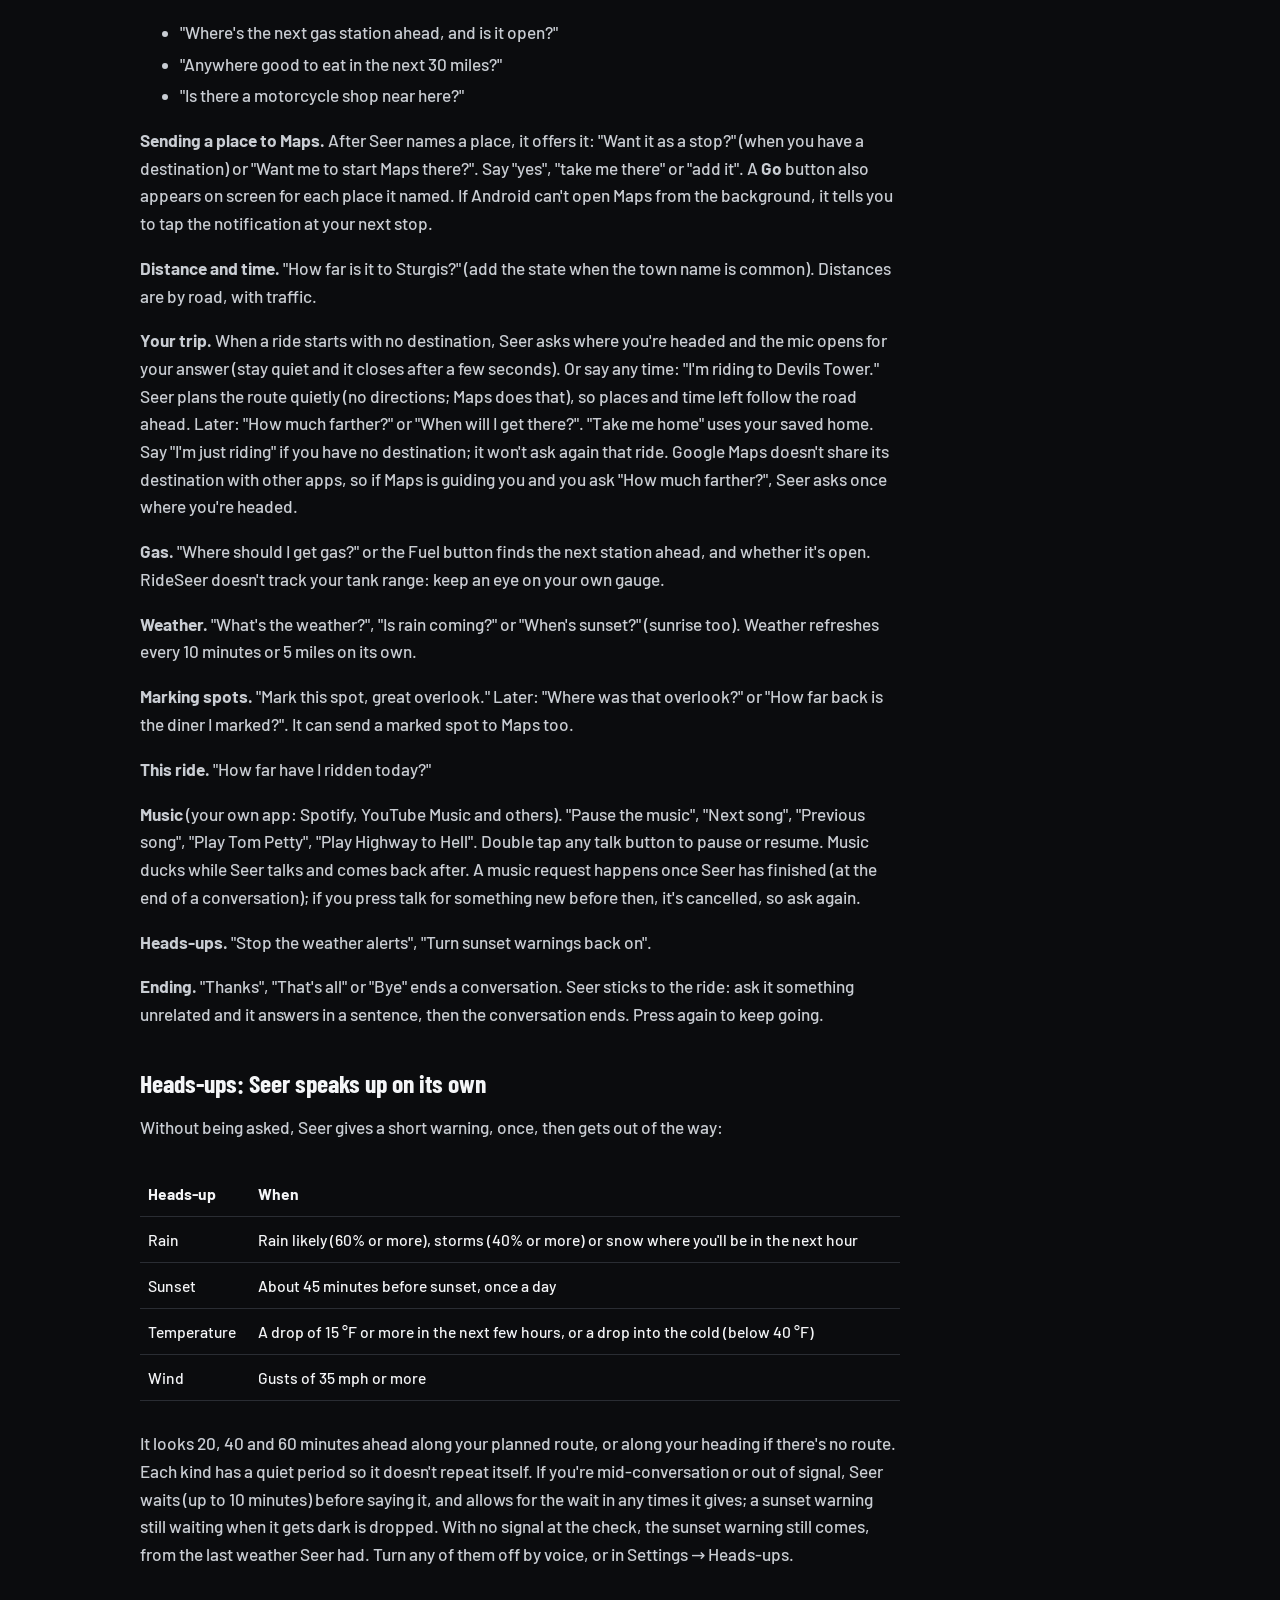
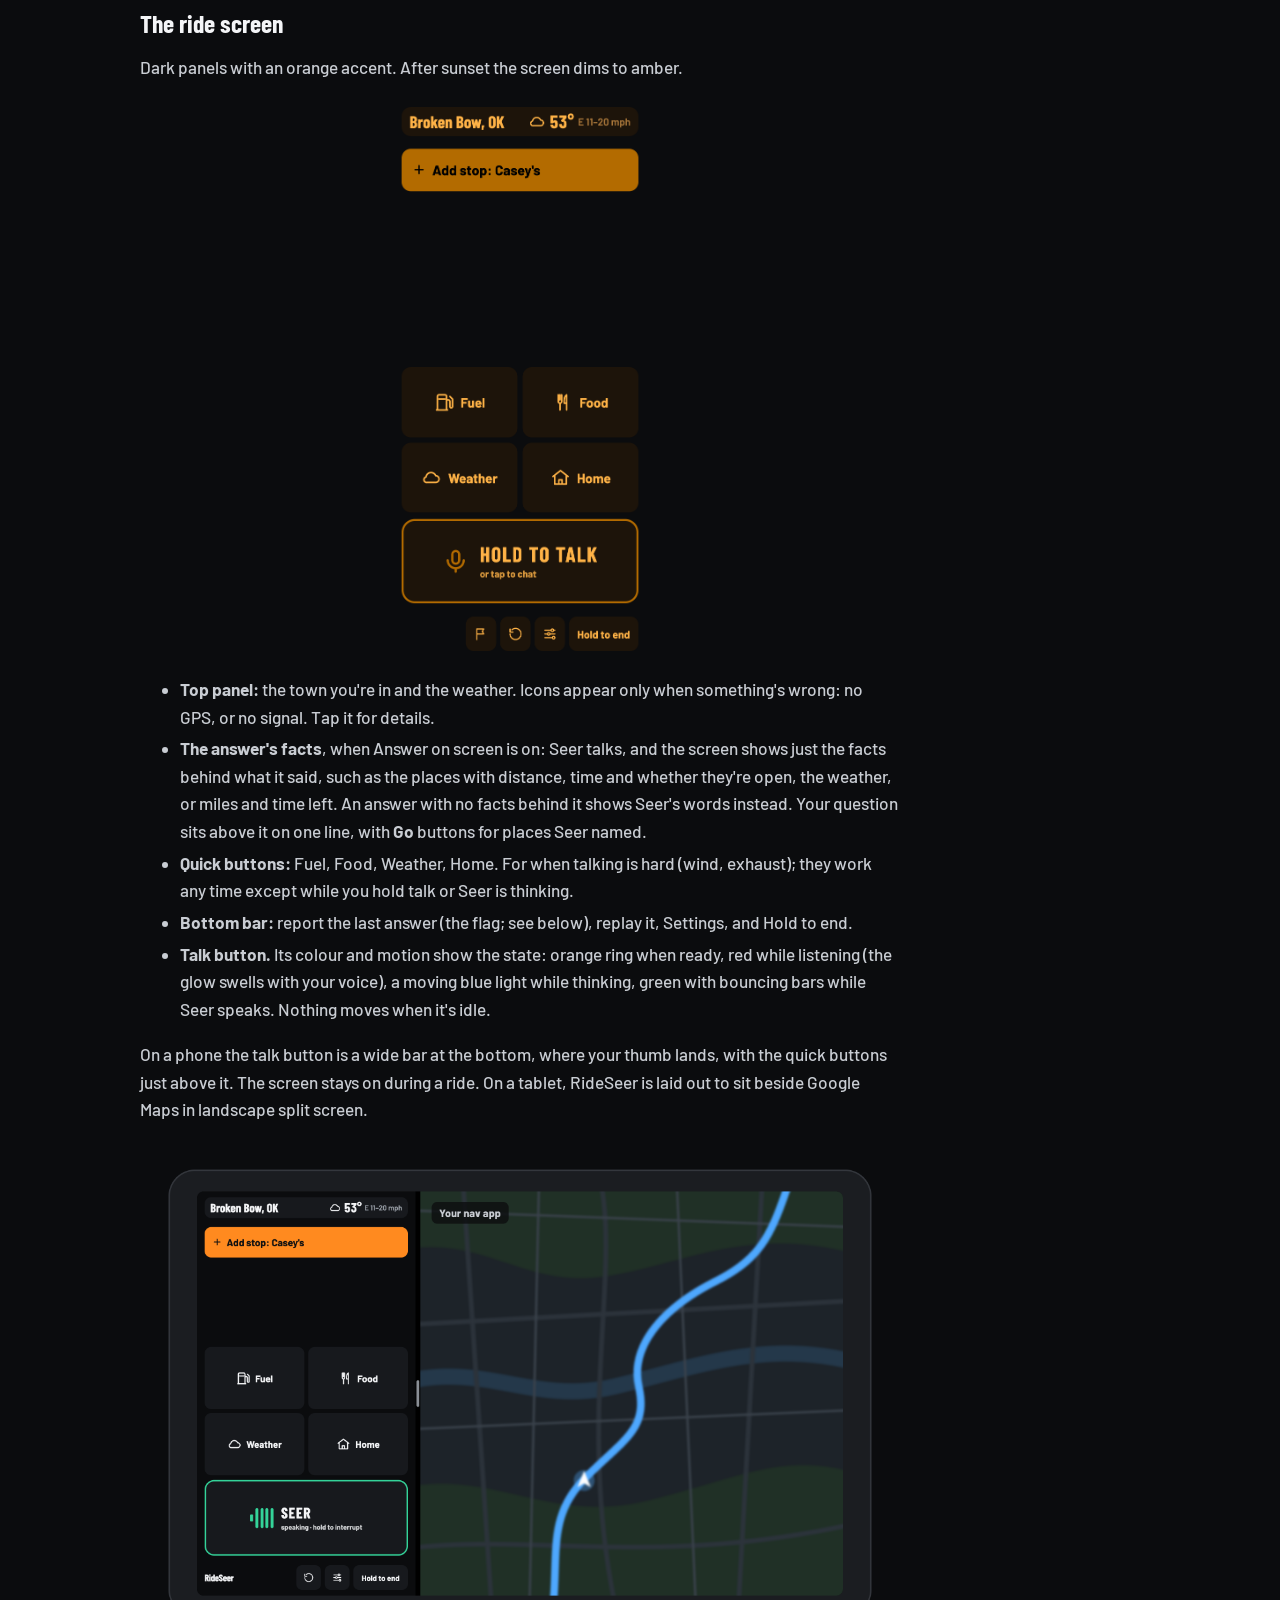
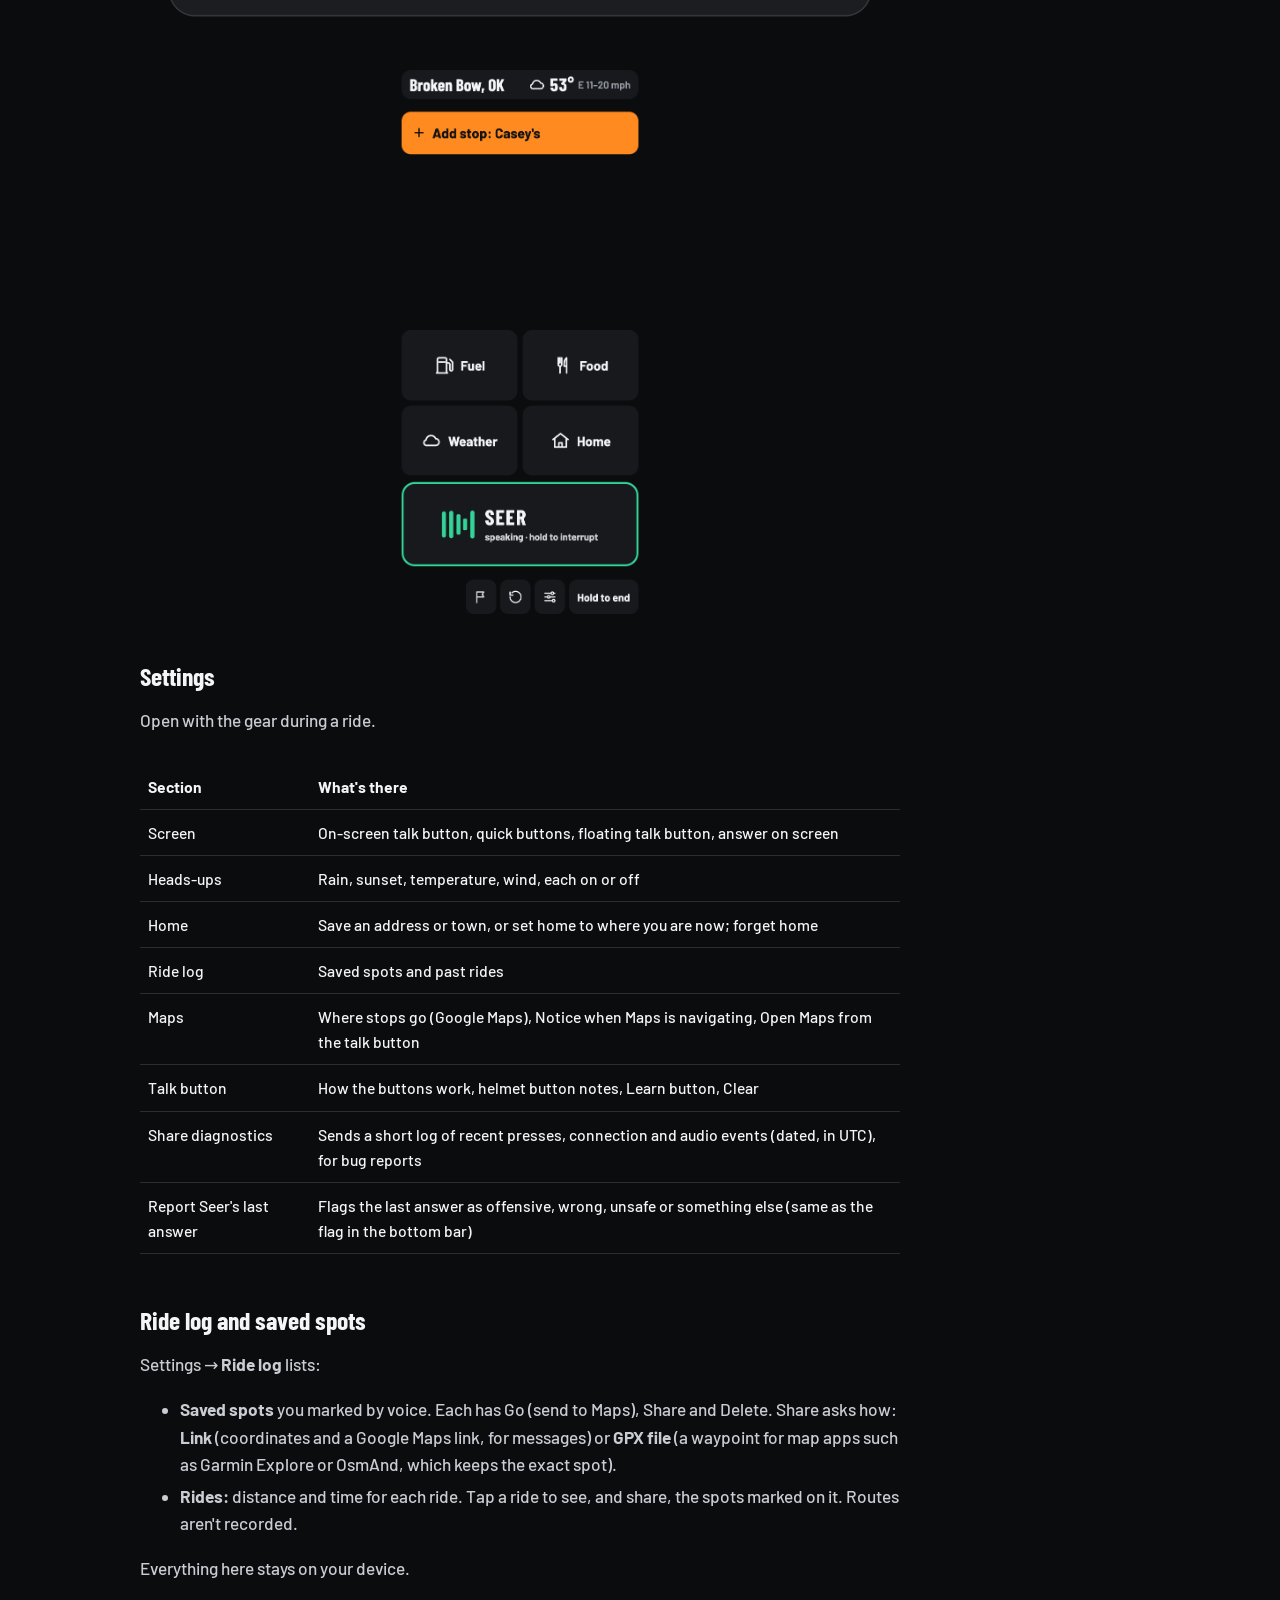
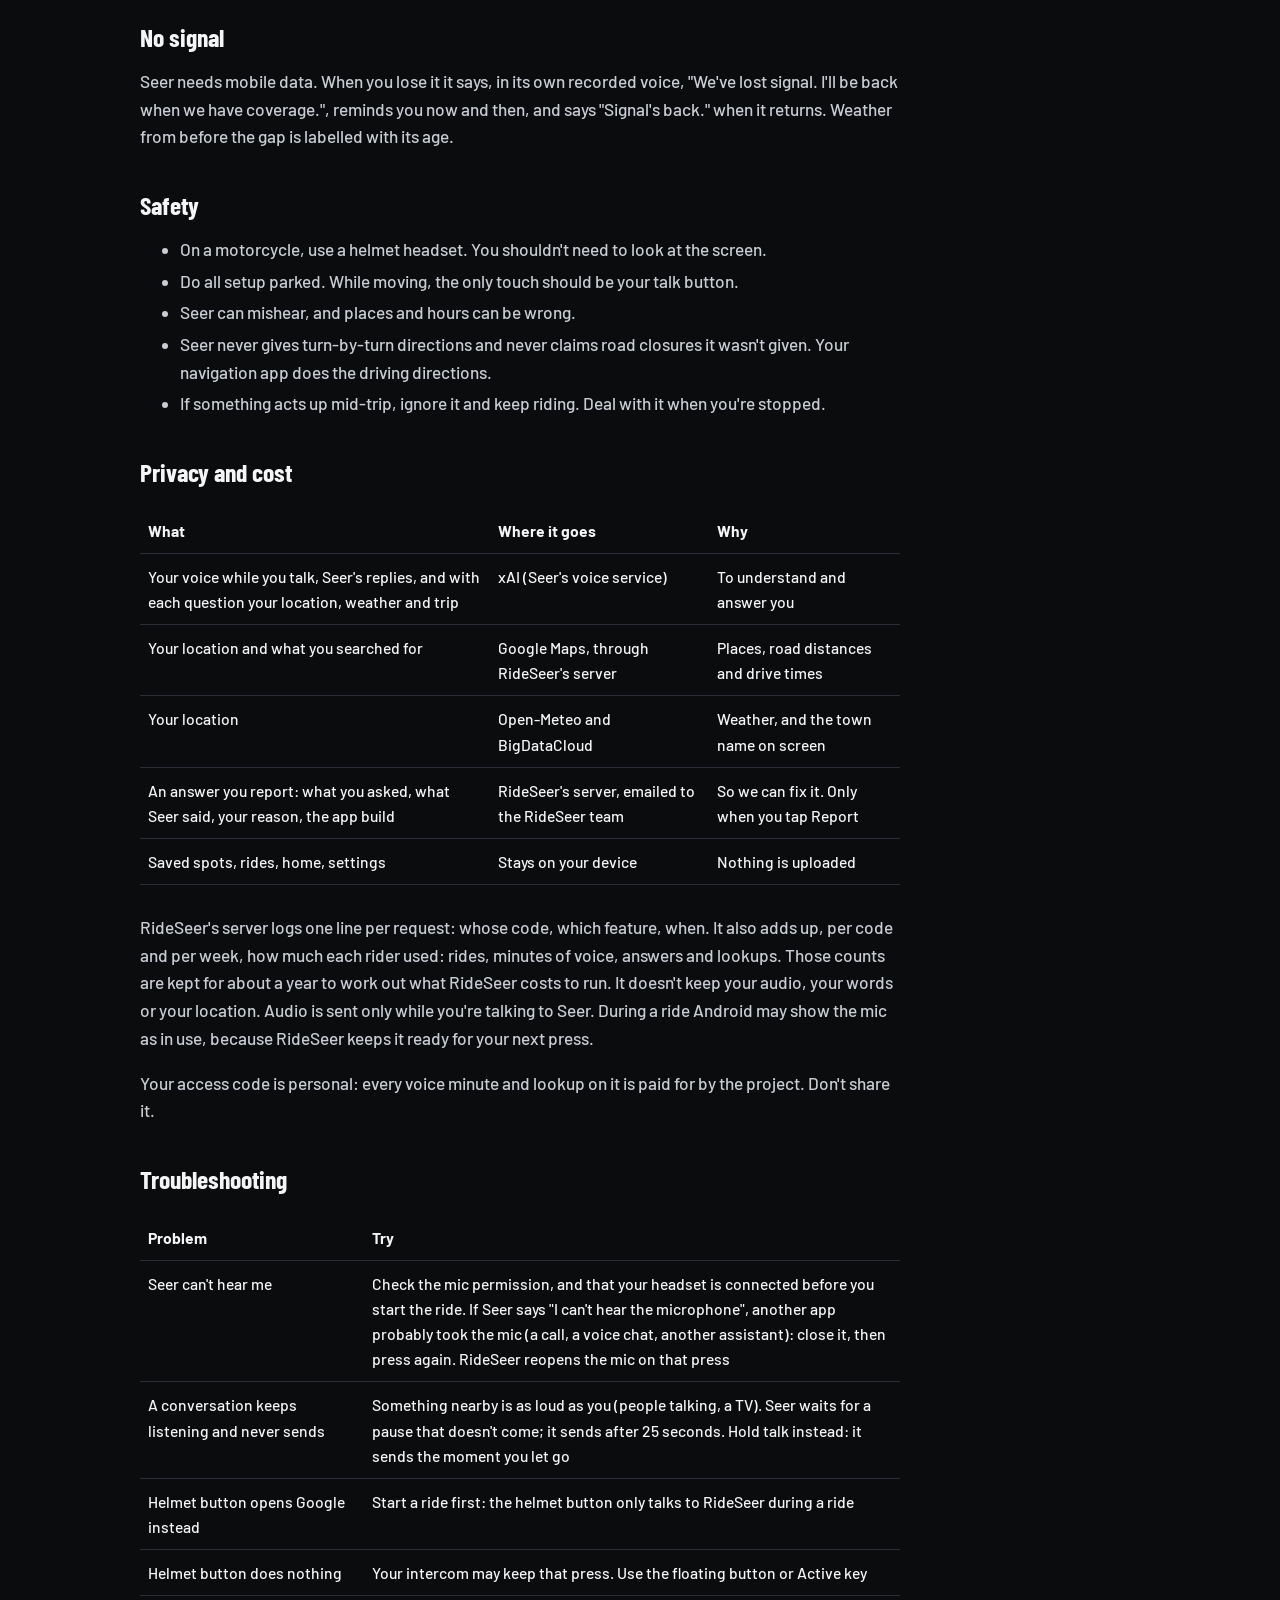
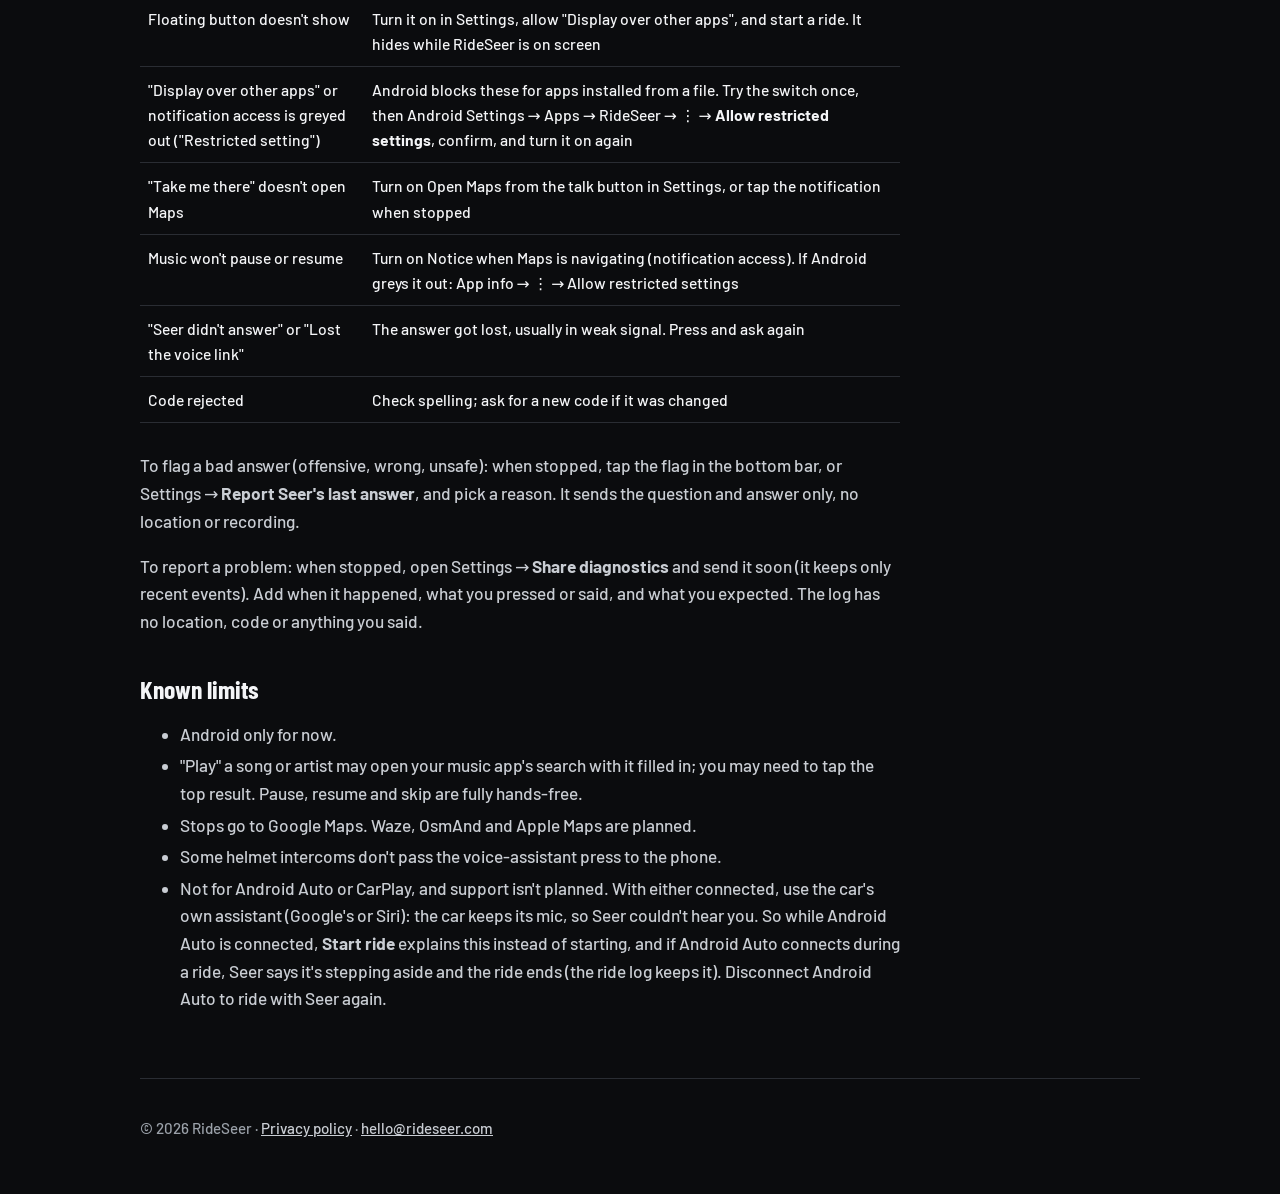
==== commit 8a19cdfd: "Guide: Seer keeps off-topic answers short" ====
--- a/guide.html
+++ b/guide.html
@@ -54,7 +54,7 @@
       <p><strong>This ride.</strong> "How far have I ridden today?"</p>
       <p><strong>Music</strong> (your own app: Spotify, YouTube Music and others). "Pause the music", "Next song", "Previous song", "Play Tom Petty", "Play Highway to Hell". Double tap any talk button to pause or resume. Music ducks while Seer talks and comes back after. A music request happens once Seer has finished (at the end of a conversation); if you press talk for something new before then, it's cancelled, so ask again.</p>
       <p><strong>Heads-ups.</strong> "Stop the weather alerts", "Turn sunset warnings back on".</p>
-      <p><strong>Ending.</strong> "Thanks", "That's all" or "Bye" ends a conversation.</p>
+      <p><strong>Ending.</strong> "Thanks", "That's all" or "Bye" ends a conversation. Seer sticks to the ride: ask it something unrelated and it answers in a sentence, then the conversation ends. Press again to keep going.</p>
       <h2 id="heads-ups-seer-speaks-up-on-its-own">Heads-ups: Seer speaks up on its own</h2>
       <p>Without being asked, Seer gives a short warning, once, then gets out of the way:</p>
       <div class="tablewrap"><table><thead><tr><th>Heads-up</th><th>When</th></tr></thead><tbody><tr><td>Rain</td><td>Rain likely (60% or more), storms (40% or more) or snow where you'll be in the next hour</td></tr><tr><td>Sunset</td><td>About 45 minutes before sunset, once a day</td></tr><tr><td>Temperature</td><td>A drop of 15 °F or more in the next few hours, or a drop into the cold (below 40 °F)</td></tr><tr><td>Wind</td><td>Gusts of 35 mph or more</td></tr></tbody></table></div>
